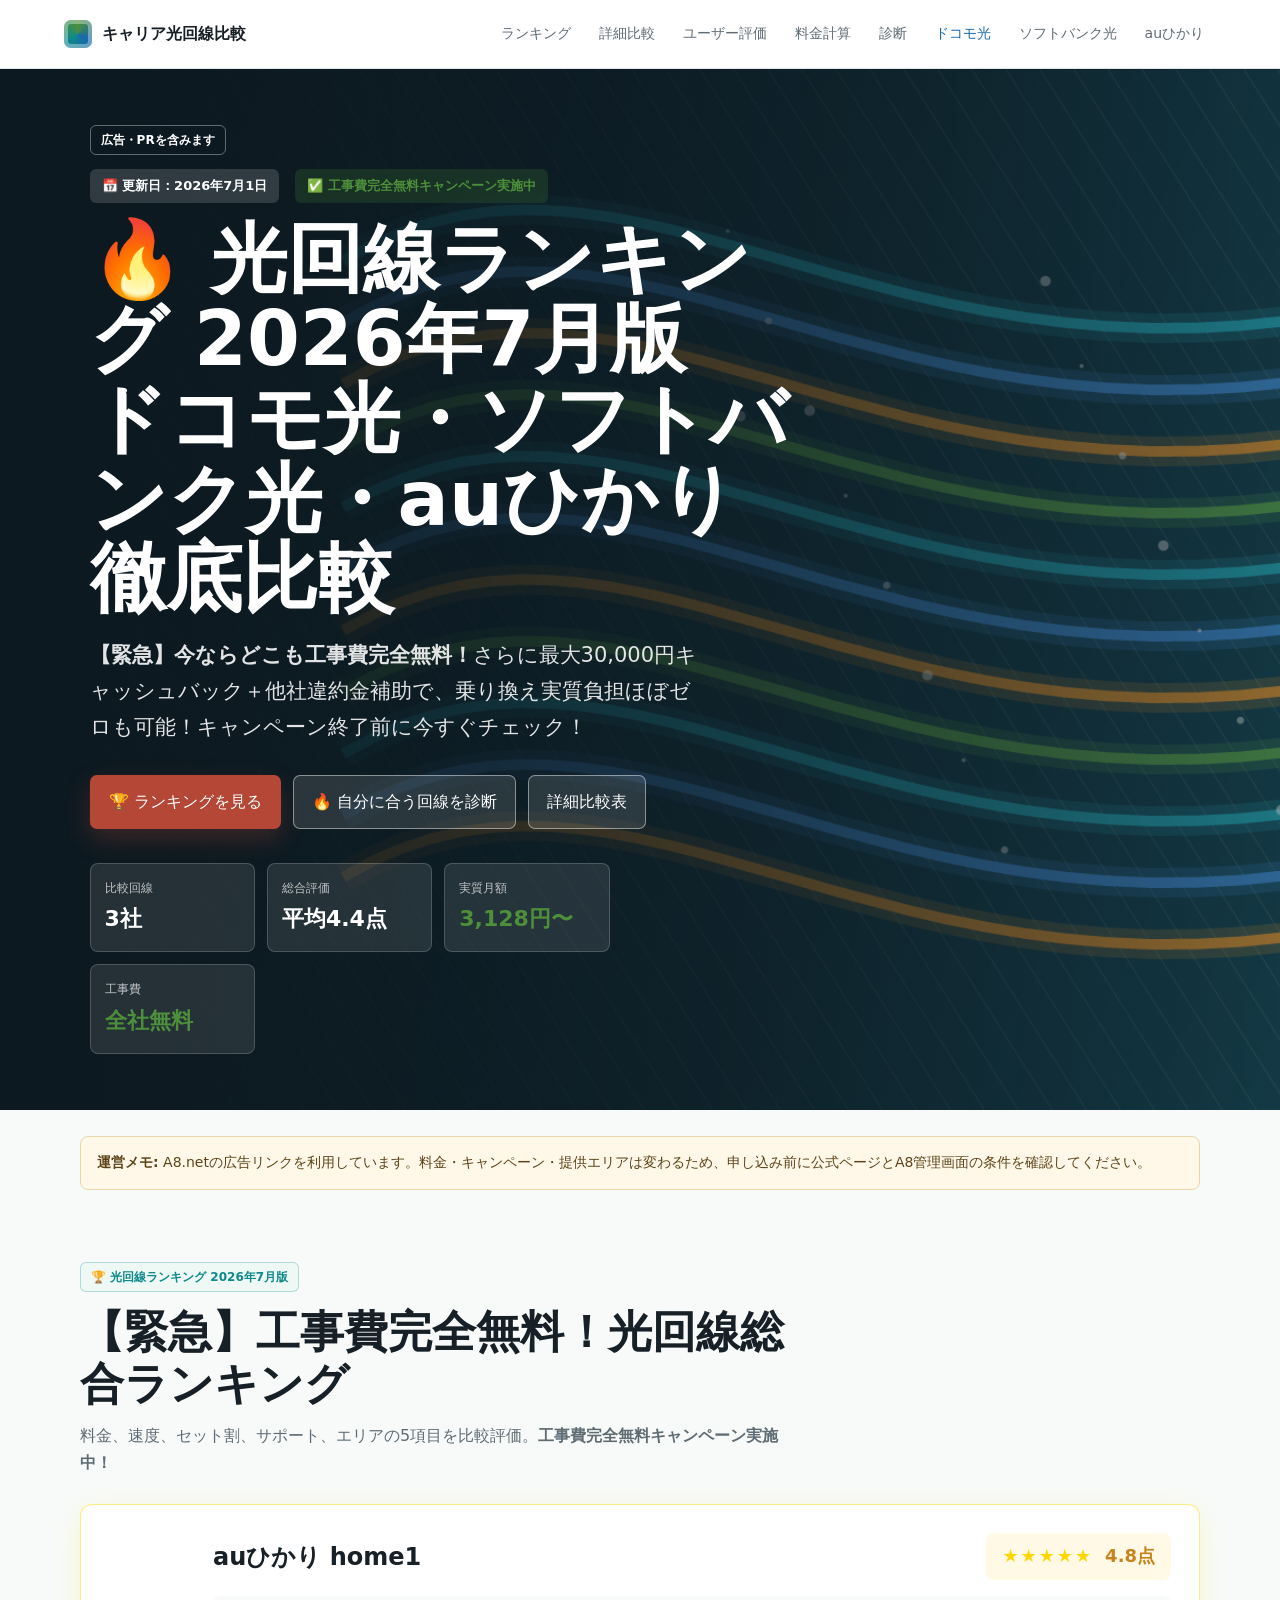
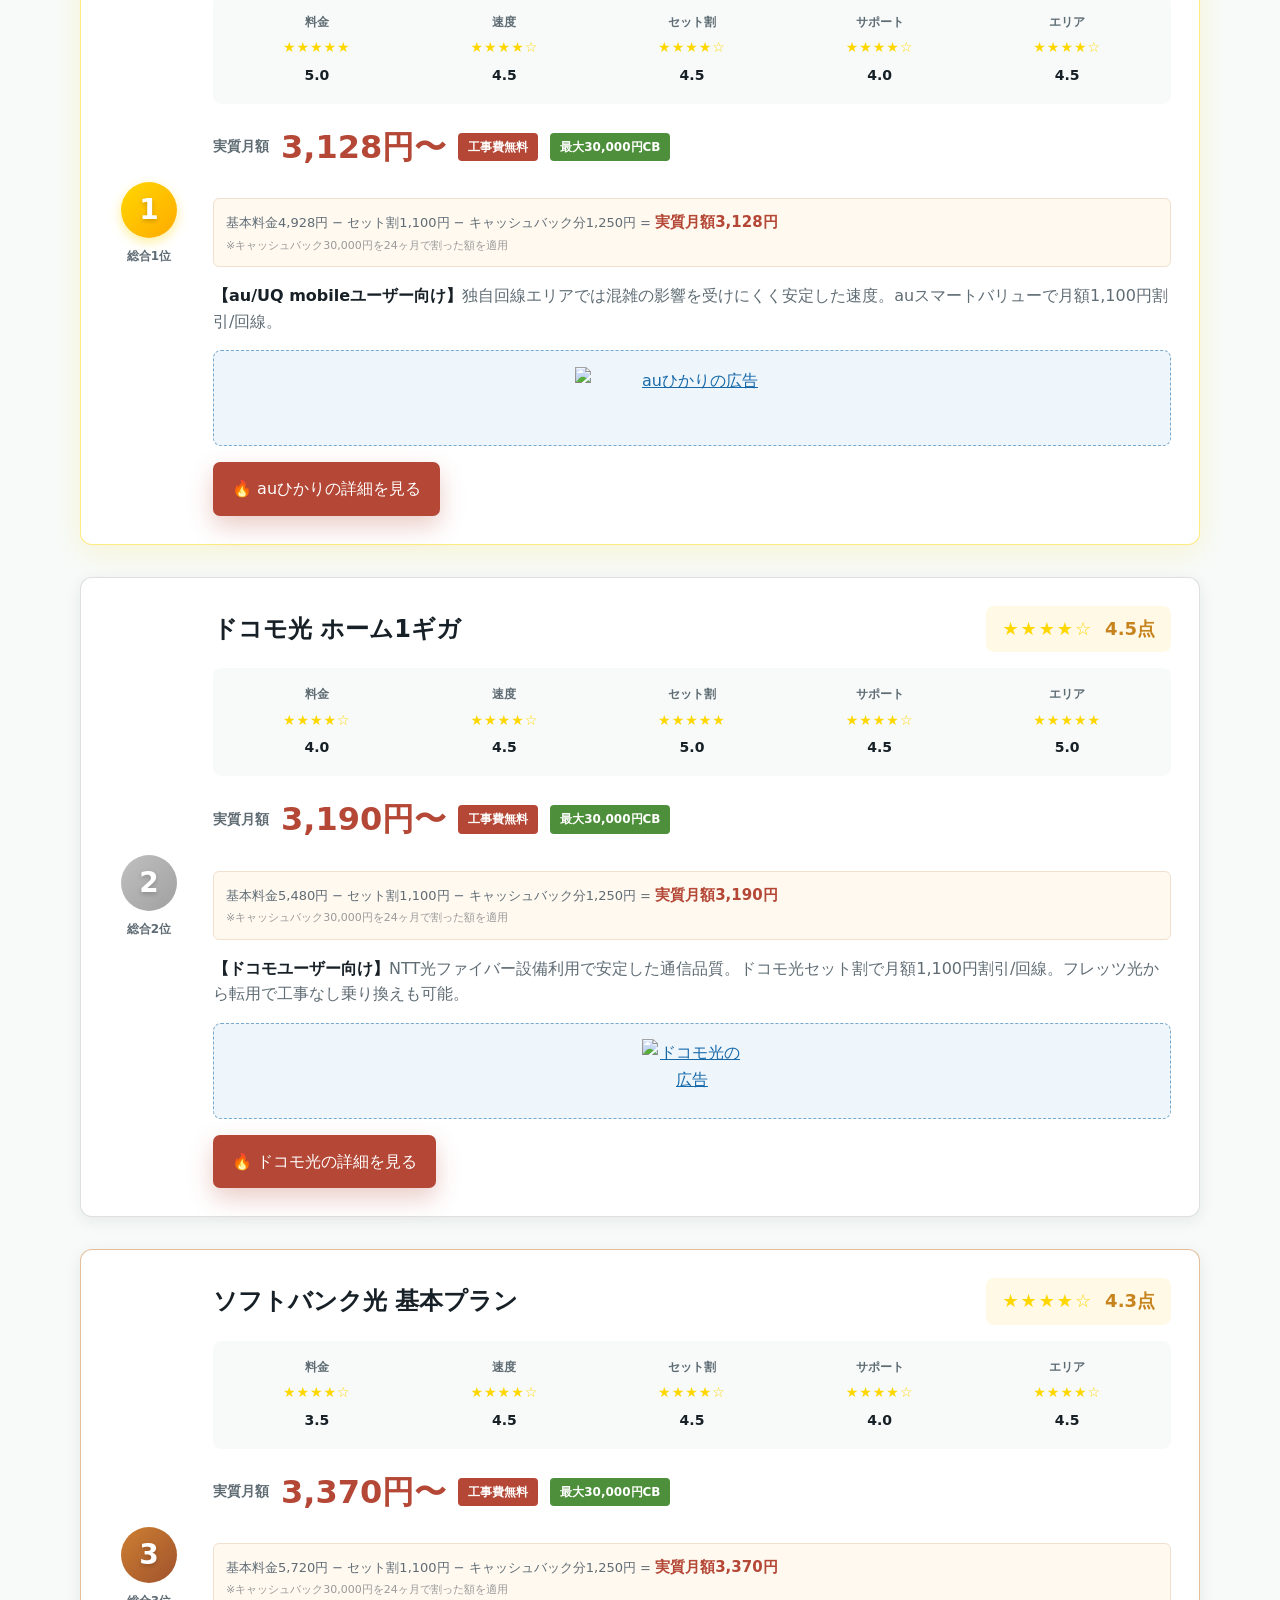
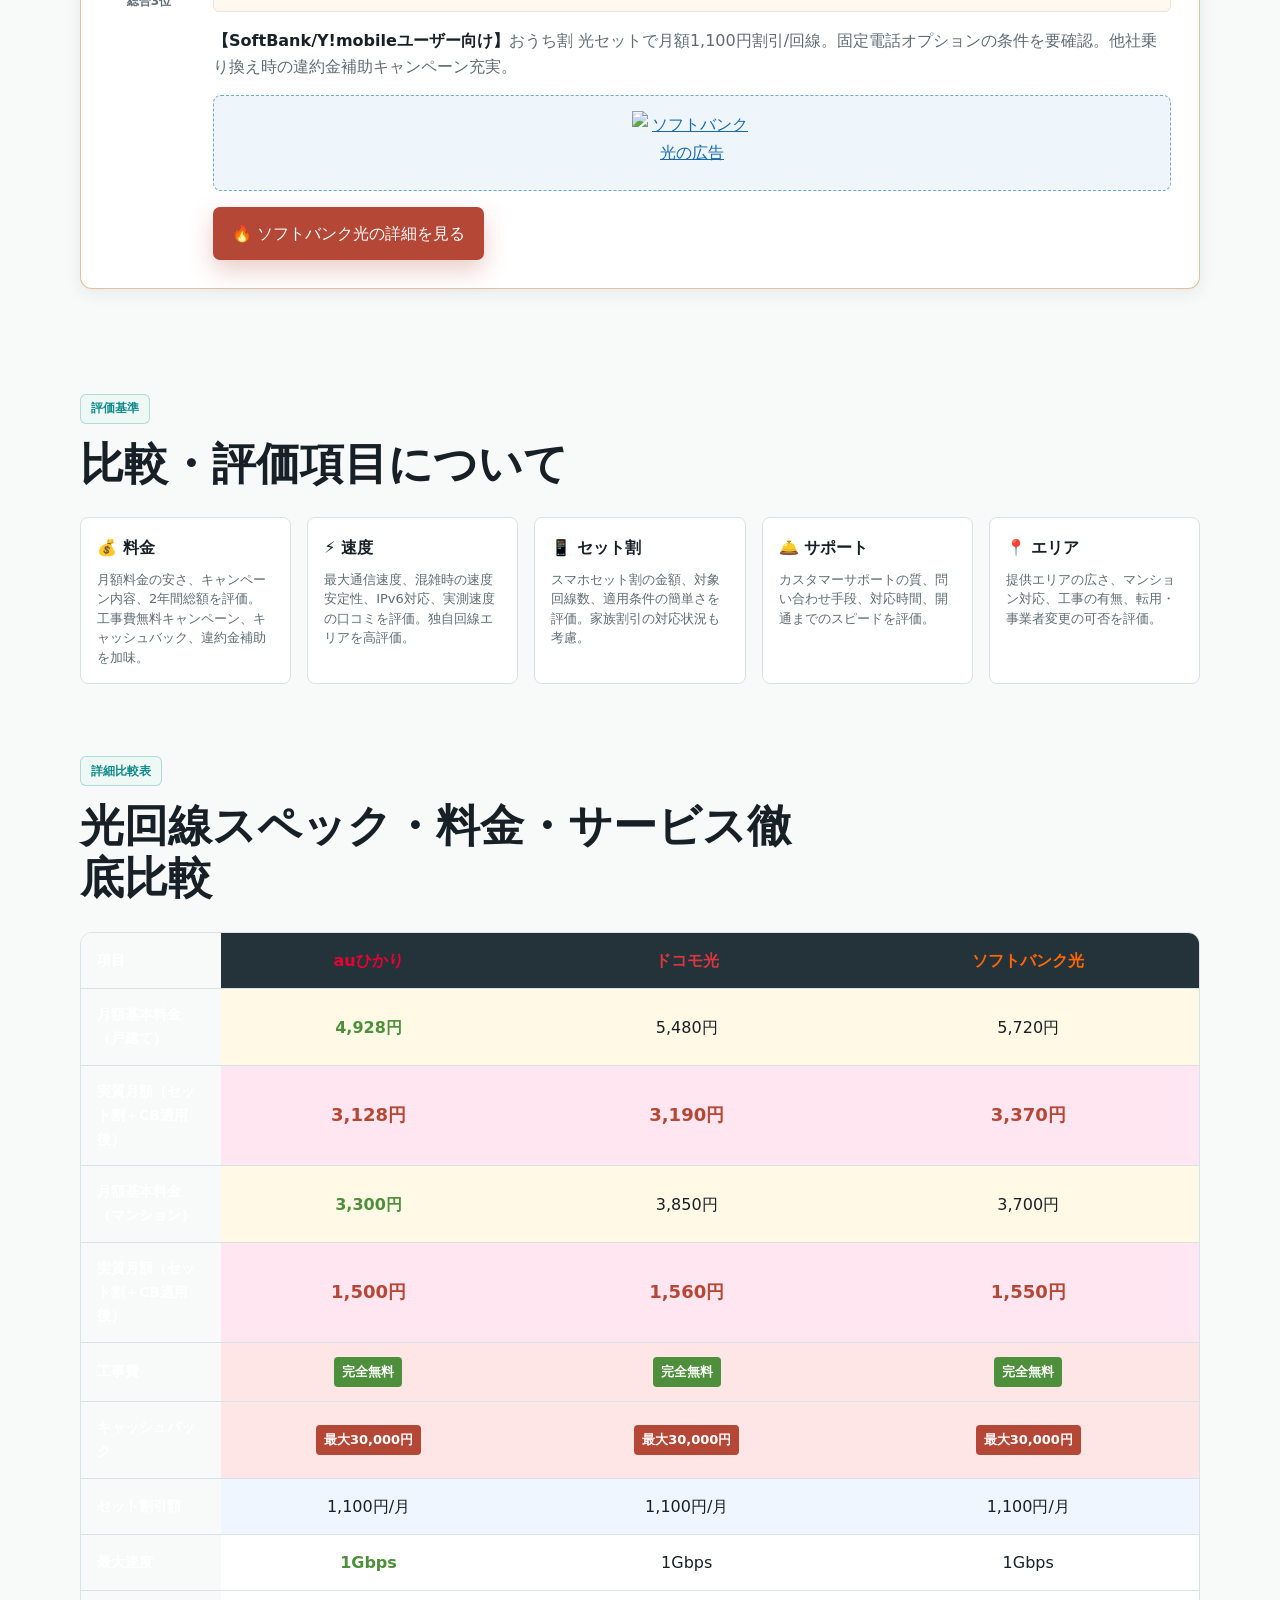
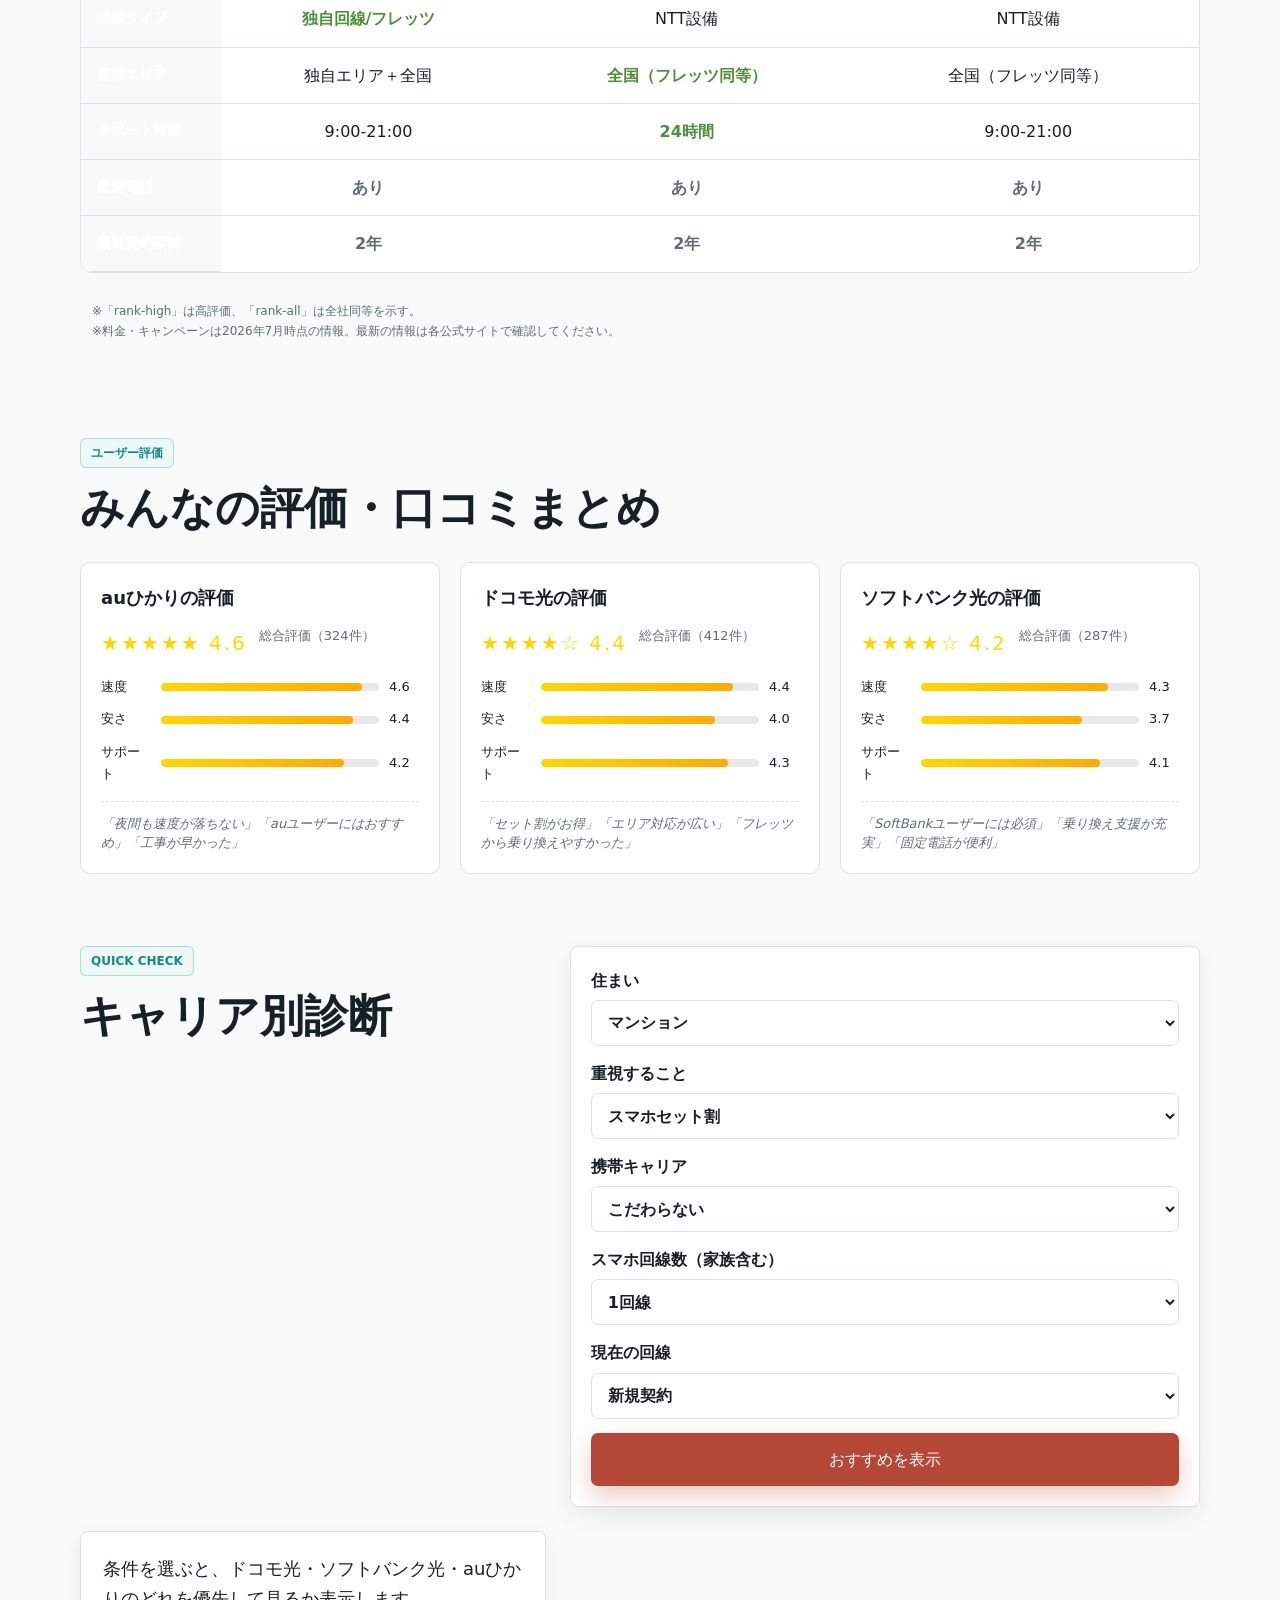
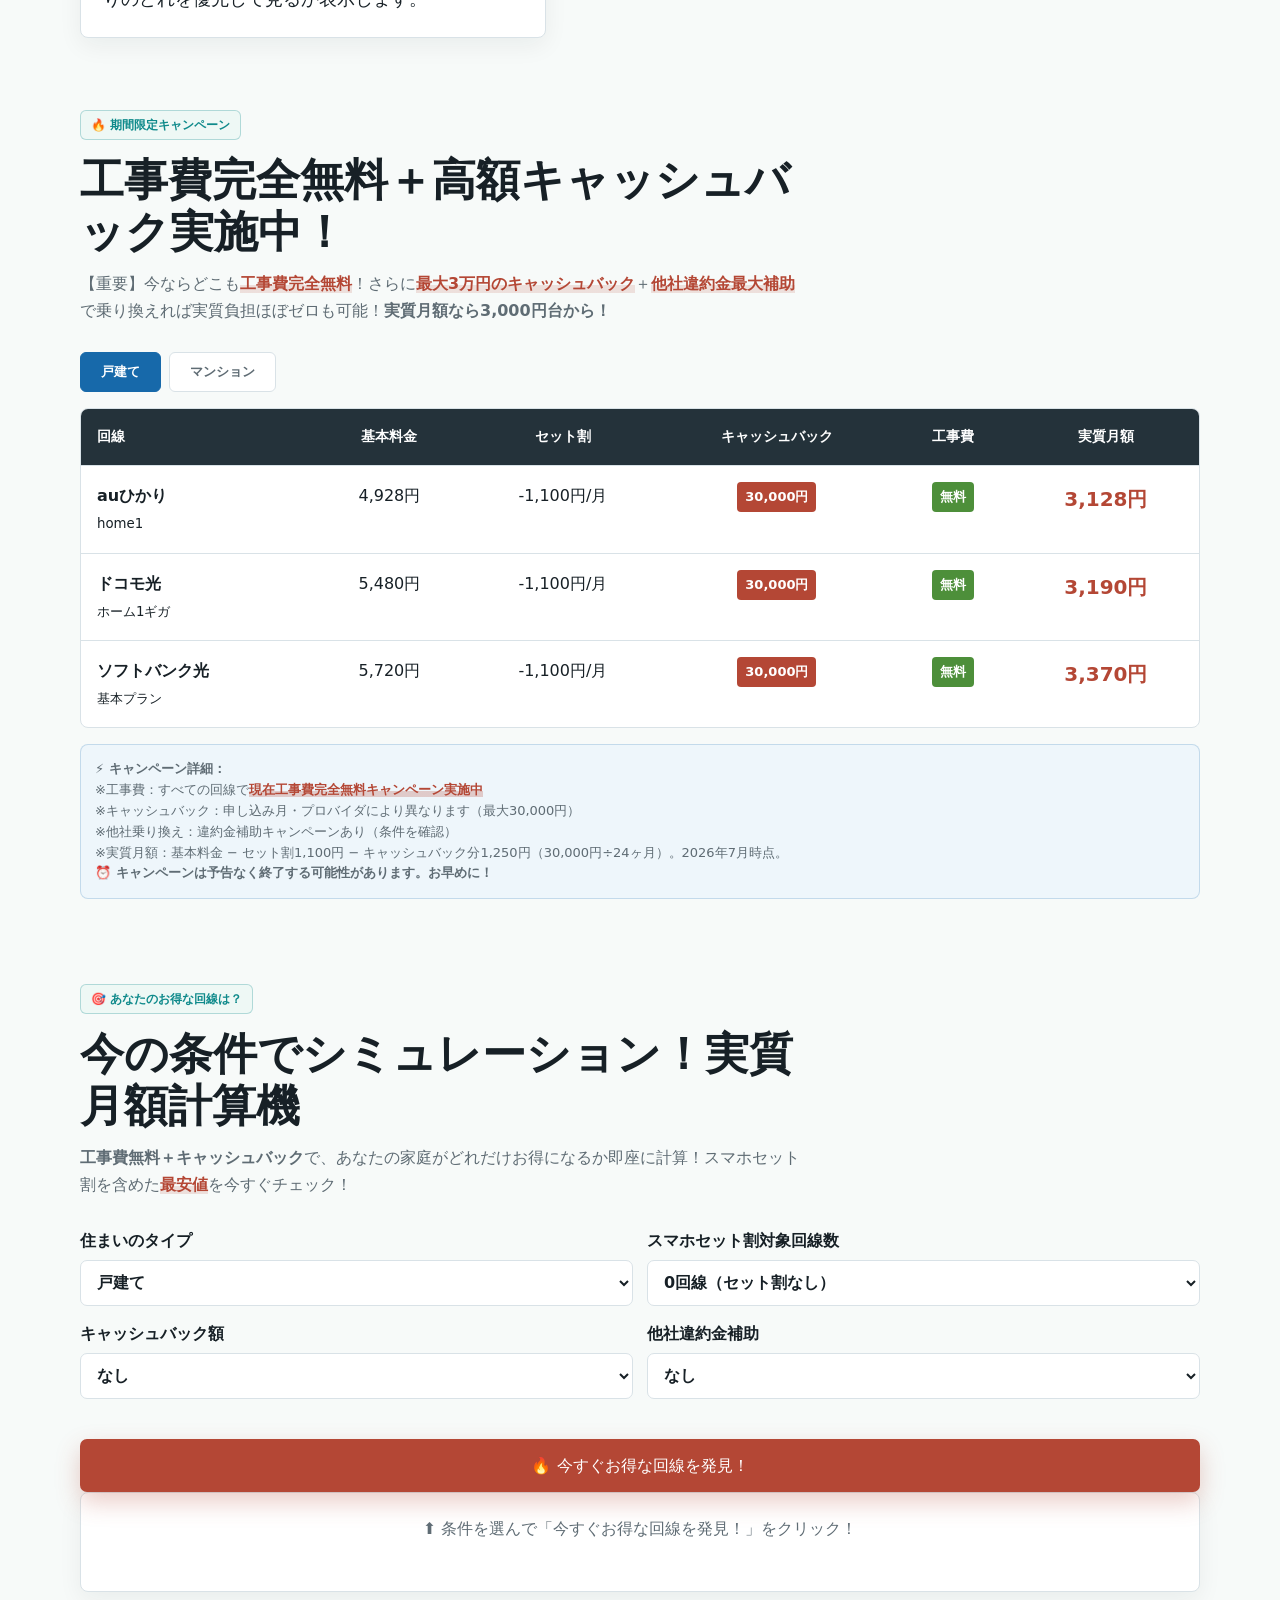
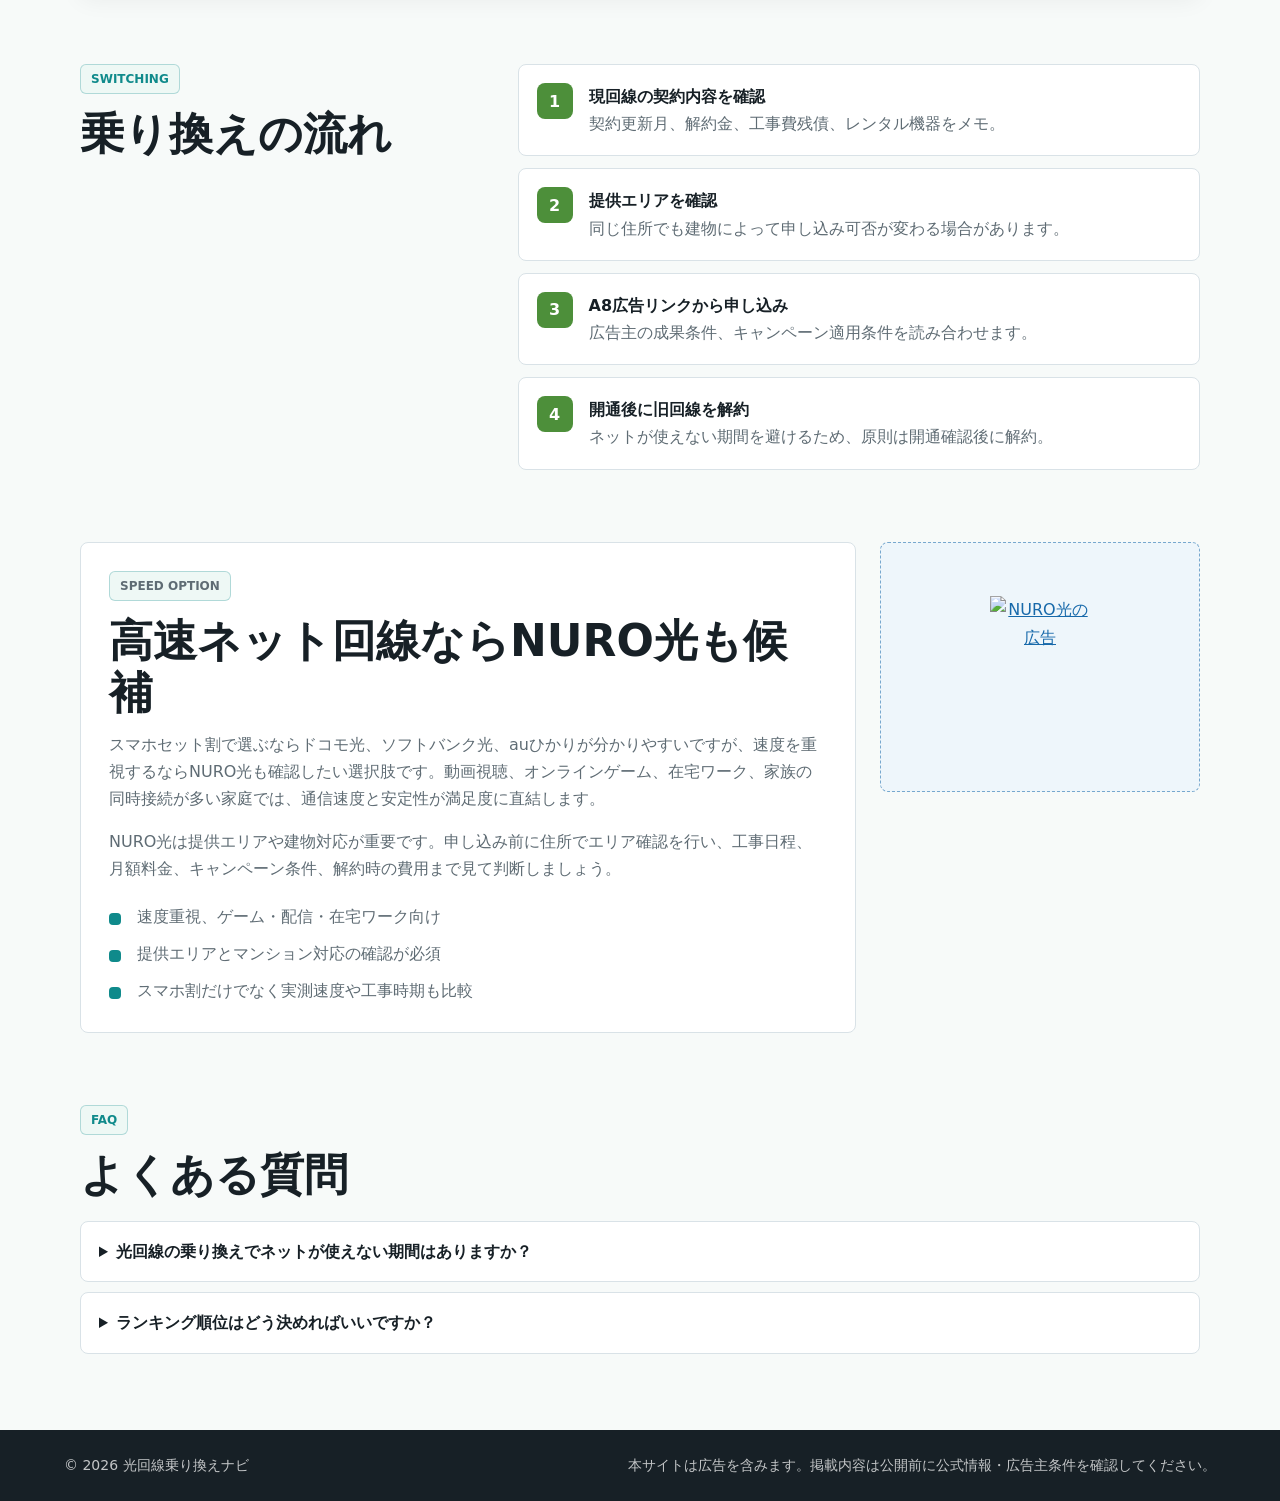
==== index.html @ babb21d6 "光回線比較サイトの初回コミット - ドコモ光・ソフトバンク光・auひかりの比較サイト - 工事費完全無料キャンペーン実施中 - 実質月額3,128円〜 - ランキング、詳細比較表、ユーザー評価 - 料" ====
<!doctype html>
<html lang="ja">
<head>
  <meta charset="utf-8">
  <meta name="viewport" content="width=device-width, initial-scale=1">
  <title>【2026年7月】光回線ランキング：ドコモ光・ソフトバンク光・auひかり徹底比較｜工事費完全無料キャンペーン実施中！</title>
  <meta name="description" content="ドコモ光・ソフトバンク光・auひかりを料金・速度・セット割で徹底比較。工事費完全無料＋最大30,000円キャッシュバック実施中！2026年7月最新ランキングとユーザー評価で最適な光回線が見つかる。">
  <meta name="robots" content="index,follow">
  <meta property="og:title" content="【2026年7月】光回線ランキング：ドコモ光・ソフトバンク光・auひかり徹底比較">
  <meta property="og:description" content="工事費完全無料！ドコモ光・ソフトバンク光・auひかりを料金・速度・セット割で徹底比較。">
  <meta property="og:type" content="website">
  <meta property="og:image" content="assets/hero-fiber.png">
  <link rel="stylesheet" href="styles.css">
</head>
<body>
  <header class="site-header">
    <a class="brand" href="#top" aria-label="光回線乗り換えナビ トップ">
      <span class="brand-mark" aria-hidden="true"></span>
      <span>キャリア光回線比較</span>
    </a>
    <nav class="nav" aria-label="主要メニュー">
      <a href="#ranking">ランキング</a>
      <a href="#compare">詳細比較</a>
      <a href="#reviews">ユーザー評価</a>
      <a href="#calculator">料金計算</a>
      <a href="#diagnosis">診断</a>
      <a href="docomo.html" style="color: var(--blue);">ドコモ光</a>
      <a href="softbank.html" style="color: var(--magenta);">ソフトバンク光</a>
      <a href="au.html" style="color: var(--orange);">auひかり</a>
    </nav>
  </header>

  <main id="top">
    <section class="hero">
      <div class="hero-media" aria-hidden="true">
        <img src="assets/hero-fiber.png" alt="">
      </div>
      <div class="hero-content">
        <p class="disclosure">広告・PRを含みます</p>
        <div class="update-info">
          <span class="update-date">📅 更新日：2026年7月1日</span>
          <span class="update-status">✅ 工事費完全無料キャンペーン実施中</span>
        </div>
        <h1>🔥 光回線ランキング 2026年7月版<br>ドコモ光・ソフトバンク光・auひかり徹底比較</h1>
        <p class="lead"><strong>【緊急】今ならどこも工事費完全無料！</strong>さらに最大30,000円キャッシュバック＋他社違約金補助で、乗り換え実質負担ほぼゼロも可能！キャンペーン終了前に今すぐチェック！</p>
        <div class="hero-actions">
          <a class="button primary" href="#ranking">🏆 ランキングを見る</a>
          <a class="button secondary" href="#calculator">🔥 自分に合う回線を診断</a>
          <a class="button secondary" href="#compare">詳細比較表</a>
        </div>
        <dl class="hero-stats" aria-label="比較ポイント">
          <div><dt>比較回線</dt><dd><strong>3社</strong></dd></div>
          <div><dt>総合評価</dt><dd><strong>平均4.4点</strong></dd></div>
          <div><dt>実質月額</dt><dd><span style="color: #4d8f3a; font-weight: 900;">3,128円〜</span></dd></div>
          <div><dt>工事費</dt><dd><span style="color: #4d8f3a; font-weight: 900;">全社無料</span></dd></div>
        </dl>
      </div>
    </section>

    <section class="notice" aria-label="広告表記">
      <strong>運営メモ:</strong>
      A8.netの広告リンクを利用しています。料金・キャンペーン・提供エリアは変わるため、申し込み前に公式ページとA8管理画面の条件を確認してください。
    </section>

    <section class="section" id="ranking">
      <div class="section-heading">
        <p class="eyebrow">🏆 光回線ランキング 2026年7月版</p>
        <h2>【緊急】工事費完全無料！光回線総合ランキング</h2>
        <p>料金、速度、セット割、サポート、エリアの5項目を比較評価。<strong>工事費完全無料キャンペーン実施中！</strong></p>
      </div>

      <!-- ランキング1位 -->
      <article class="ranking-item rank-1">
        <div class="rank-badge">
          <span class="rank-number">1</span>
          <span class="rank-label">総合1位</span>
        </div>
        <div class="ranking-content">
          <div class="ranking-header">
            <h3>auひかり home1</h3>
            <div class="rating-box">
              <div class="stars">★★★★★</div>
              <span class="rating-score">4.8点</span>
            </div>
          </div>
          <div class="rating-items">
            <div class="rating-item">
              <span class="item-name">料金</span>
              <div class="stars">★★★★★</div>
              <span class="item-score">5.0</span>
            </div>
            <div class="rating-item">
              <span class="item-name">速度</span>
              <div class="stars">★★★★☆</div>
              <span class="item-score">4.5</span>
            </div>
            <div class="rating-item">
              <span class="item-name">セット割</span>
              <div class="stars">★★★★☆</div>
              <span class="item-score">4.5</span>
            </div>
            <div class="rating-item">
              <span class="item-name">サポート</span>
              <div class="stars">★★★★☆</div>
              <span class="item-score">4.0</span>
            </div>
            <div class="rating-item">
              <span class="item-name">エリア</span>
              <div class="stars">★★★★☆</div>
              <span class="item-score">4.5</span>
            </div>
          </div>
          <div class="price-highlight">
            <span class="price-label">実質月額</span>
            <span class="price-value">3,128円〜</span>
            <span class="price-badge">工事費無料</span>
            <span class="price-badge">最大30,000円CB</span>
          </div>
          <div class="price-breakdown">
            <p>基本料金4,928円 − セット割1,100円 − キャッシュバック分1,250円 = <strong>実質月額3,128円</strong></p>
            <p class="price-note-2">※キャッシュバック30,000円を24ヶ月で割った額を適用</p>
          </div>
          <div class="ranking-features">
            <p><strong>【au/UQ mobileユーザー向け】</strong>独自回線エリアでは混雑の影響を受けにくく安定した速度。auスマートバリューで月額1,100円割引/回線。</p>
          </div>
          <div class="ad-slot" data-affiliate-slot="au">
            <a href="https://px.a8.net/svt/ejp?a8mat=35LMF5+7FX302+42Y0+631SX" rel="nofollow sponsored">
              <img border="0" width="234" height="60" alt="auひかりの広告" src="https://www22.a8.net/svt/bgt?aid=190805441450&wid=001&eno=01&mid=s00000019044001022000&mc=1">
            </a>
            <img border="0" width="1" height="1" src="https://www18.a8.net/0.gif?a8mat=35LMF5+7FX302+42Y0+631SX" alt="">
          </div>
          <div class="ranking-actions">
            <a class="button primary" href="au.html">🔥 auひかりの詳細を見る</a>
            <a class="button secondary" href="#calculator">自分に合うか診断</a>
          </div>
        </div>
      </article>

      <!-- ランキング2位 -->
      <article class="ranking-item rank-2">
        <div class="rank-badge">
          <span class="rank-number">2</span>
          <span class="rank-label">総合2位</span>
        </div>
        <div class="ranking-content">
          <div class="ranking-header">
            <h3>ドコモ光 ホーム1ギガ</h3>
            <div class="rating-box">
              <div class="stars">★★★★☆</div>
              <span class="rating-score">4.5点</span>
            </div>
          </div>
          <div class="rating-items">
            <div class="rating-item">
              <span class="item-name">料金</span>
              <div class="stars">★★★★☆</div>
              <span class="item-score">4.0</span>
            </div>
            <div class="rating-item">
              <span class="item-name">速度</span>
              <div class="stars">★★★★☆</div>
              <span class="item-score">4.5</span>
            </div>
            <div class="rating-item">
              <span class="item-name">セット割</span>
              <div class="stars">★★★★★</div>
              <span class="item-score">5.0</span>
            </div>
            <div class="rating-item">
              <span class="item-name">サポート</span>
              <div class="stars">★★★★☆</div>
              <span class="item-score">4.5</span>
            </div>
            <div class="rating-item">
              <span class="item-name">エリア</span>
              <div class="stars">★★★★★</div>
              <span class="item-score">5.0</span>
            </div>
          </div>
          <div class="price-highlight">
            <span class="price-label">実質月額</span>
            <span class="price-value">3,190円〜</span>
            <span class="price-badge">工事費無料</span>
            <span class="price-badge">最大30,000円CB</span>
          </div>
          <div class="price-breakdown">
            <p>基本料金5,480円 − セット割1,100円 − キャッシュバック分1,250円 = <strong>実質月額3,190円</strong></p>
            <p class="price-note-2">※キャッシュバック30,000円を24ヶ月で割った額を適用</p>
          </div>
          <div class="ranking-features">
            <p><strong>【ドコモユーザー向け】</strong>NTT光ファイバー設備利用で安定した通信品質。ドコモ光セット割で月額1,100円割引/回線。フレッツ光から転用で工事なし乗り換えも可能。</p>
          </div>
          <div class="ad-slot" data-affiliate-slot="docomo">
            <a href="https://px.a8.net/svt/ejp?a8mat=3HGGXY+5VYC4Y+3SPO+NV9N5" rel="nofollow sponsored">
              <img border="0" width="100" height="60" alt="ドコモ光の広告" src="https://www20.a8.net/svt/bgt?aid=210720454356&wid=001&eno=01&mid=s00000017718004009000&mc=1">
            </a>
            <img border="0" width="1" height="1" src="https://www13.a8.net/0.gif?a8mat=3HGGXY+5VYC4Y+3SPO+NV9N5" alt="">
          </div>
          <div class="ranking-actions">
            <a class="button primary" href="docomo.html">🔥 ドコモ光の詳細を見る</a>
            <a class="button secondary" href="#calculator">自分に合うか診断</a>
          </div>
        </div>
      </article>

      <!-- ランキング3位 -->
      <article class="ranking-item rank-3">
        <div class="rank-badge">
          <span class="rank-number">3</span>
          <span class="rank-label">総合3位</span>
        </div>
        <div class="ranking-content">
          <div class="ranking-header">
            <h3>ソフトバンク光 基本プラン</h3>
            <div class="rating-box">
              <div class="stars">★★★★☆</div>
              <span class="rating-score">4.3点</span>
            </div>
          </div>
          <div class="rating-items">
            <div class="rating-item">
              <span class="item-name">料金</span>
              <div class="stars">★★★★☆</div>
              <span class="item-score">3.5</span>
            </div>
            <div class="rating-item">
              <span class="item-name">速度</span>
              <div class="stars">★★★★☆</div>
              <span class="item-score">4.5</span>
            </div>
            <div class="rating-item">
              <span class="item-name">セット割</span>
              <div class="stars">★★★★☆</div>
              <span class="item-score">4.5</span>
            </div>
            <div class="rating-item">
              <span class="item-name">サポート</span>
              <div class="stars">★★★★☆</div>
              <span class="item-score">4.0</span>
            </div>
            <div class="rating-item">
              <span class="item-name">エリア</span>
              <div class="stars">★★★★☆</div>
              <span class="item-score">4.5</span>
            </div>
          </div>
          <div class="price-highlight">
            <span class="price-label">実質月額</span>
            <span class="price-value">3,370円〜</span>
            <span class="price-badge">工事費無料</span>
            <span class="price-badge">最大30,000円CB</span>
          </div>
          <div class="price-breakdown">
            <p>基本料金5,720円 − セット割1,100円 − キャッシュバック分1,250円 = <strong>実質月額3,370円</strong></p>
            <p class="price-note-2">※キャッシュバック30,000円を24ヶ月で割った額を適用</p>
          </div>
          <div class="ranking-features">
            <p><strong>【SoftBank/Y!mobileユーザー向け】</strong>おうち割 光セットで月額1,100円割引/回線。固定電話オプションの条件を要確認。他社乗り換え時の違約金補助キャンペーン充実。</p>
          </div>
          <div class="ad-slot" data-affiliate-slot="softbank">
            <a href="https://px.a8.net/svt/ejp?a8mat=3HGGXY+6S3QSY+3IB8+5ZMCH" rel="nofollow sponsored">
              <img border="0" width="120" height="60" alt="ソフトバンク光の広告" src="https://www20.a8.net/svt/bgt?aid=210720454410&wid=001&eno=01&mid=s00000016370001006000&mc=1">
            </a>
            <img border="0" width="1" height="1" src="https://www15.a8.net/0.gif?a8mat=3HGGXY+6S3QSY+3IB8+5ZMCH" alt="">
          </div>
          <div class="ranking-actions">
            <a class="button primary" href="softbank.html">🔥 ソフトバンク光の詳細を見る</a>
            <a class="button secondary" href="#calculator">自分に合うか診断</a>
          </div>
        </div>
      </article>
    </section>

    <!-- 評価基準の説明 -->
    <section class="section criteria-section">
      <div class="section-heading">
        <p class="eyebrow">評価基準</p>
        <h2>比較・評価項目について</h2>
      </div>
      <div class="criteria-grid">
        <div class="criteria-item">
          <h4>💰 料金</h4>
          <p>月額料金の安さ、キャンペーン内容、2年間総額を評価。工事費無料キャンペーン、キャッシュバック、違約金補助を加味。</p>
        </div>
        <div class="criteria-item">
          <h4>⚡ 速度</h4>
          <p>最大通信速度、混雑時の速度安定性、IPv6対応、実測速度の口コミを評価。独自回線エリアを高評価。</p>
        </div>
        <div class="criteria-item">
          <h4>📱 セット割</h4>
          <p>スマホセット割の金額、対象回線数、適用条件の簡単さを評価。家族割引の対応状況も考慮。</p>
        </div>
        <div class="criteria-item">
          <h4>🛎️ サポート</h4>
          <p>カスタマーサポートの質、問い合わせ手段、対応時間、開通までのスピードを評価。</p>
        </div>
        <div class="criteria-item">
          <h4>📍 エリア</h4>
          <p>提供エリアの広さ、マンション対応、工事の有無、転用・事業者変更の可否を評価。</p>
        </div>
      </div>
    </section>

    <!-- 価格.com風詳細比較表 -->
    <section class="section" id="compare">
      <div class="section-heading">
        <p class="eyebrow">詳細比較表</p>
        <h2>光回線スペック・料金・サービス徹底比較</h2>
      </div>
      <div class="compare-table-wrapper">
        <table class="compare-table">
          <thead>
            <tr>
              <th class="compare-th-product">項目</th>
              <th class="compare-th-au">auひかり</th>
              <th class="compare-th-docomo">ドコモ光</th>
              <th class="compare-th-softbank">ソフトバンク光</th>
            </tr>
          </thead>
          <tbody>
            <tr class="compare-row-price">
              <th>月額基本料金（戸建て）</th>
              <td class="rank-high">4,928円</td>
              <td>5,480円</td>
              <td>5,720円</td>
            </tr>
            <tr class="compare-row-real-price">
              <th>実質月額（セット割＋CB適用後）</th>
              <td class="rank-high"><strong>3,128円</strong></td>
              <td><strong>3,190円</strong></td>
              <td><strong>3,370円</strong></td>
            </tr>
            <tr class="compare-row-price">
              <th>月額基本料金（マンション）</th>
              <td class="rank-high">3,300円</td>
              <td>3,850円</td>
              <td>3,700円</td>
            </tr>
            <tr class="compare-row-real-price">
              <th>実質月額（セット割＋CB適用後）</th>
              <td class="rank-high"><strong>1,500円</strong></td>
              <td><strong>1,560円</strong></td>
              <td><strong>1,550円</strong></td>
            </tr>
            <tr class="compare-row-campaign">
              <th>工事費</th>
              <td class="rank-all"><span class="free">完全無料</span></td>
              <td class="rank-all"><span class="free">完全無料</span></td>
              <td class="rank-all"><span class="free">完全無料</span></td>
            </tr>
            <tr class="compare-row-campaign">
              <th>キャッシュバック</th>
              <td class="rank-high"><span class="cashback">最大30,000円</span></td>
              <td class="rank-high"><span class="cashback">最大30,000円</span></td>
              <td class="rank-high"><span class="cashback">最大30,000円</span></td>
            </tr>
            <tr class="compare-row-discount">
              <th>セット割引額</th>
              <td>1,100円/月</td>
              <td>1,100円/月</td>
              <td>1,100円/月</td>
            </tr>
            <tr class="compare-row-speed">
              <th>最大速度</th>
              <td class="rank-high">1Gbps</td>
              <td>1Gbps</td>
              <td>1Gbps</td>
            </tr>
            <tr class="compare-row-speed">
              <th>回線タイプ</th>
              <td class="rank-high">独自回線/フレッツ</td>
              <td>NTT設備</td>
              <td>NTT設備</td>
            </tr>
            <tr class="compare-row-area">
              <th>提供エリア</th>
              <td>独自エリア＋全国</td>
              <td class="rank-high">全国（フレッツ同等）</td>
              <td>全国（フレッツ同等）</td>
            </tr>
            <tr class="compare-row-support">
              <th>サポート時間</th>
              <td>9:00-21:00</td>
              <td class="rank-high">24時間</td>
              <td>9:00-21:00</td>
            </tr>
            <tr class="compare-row-option">
              <th>固定電話</th>
              <td class="rank-all">あり</td>
              <td class="rank-all">あり</td>
              <td class="rank-all">あり</td>
            </tr>
            <tr class="compare-row-contract">
              <th>最低契約期間</th>
              <td class="rank-all">2年</td>
              <td class="rank-all">2年</td>
              <td class="rank-all">2年</td>
            </tr>
          </tbody>
        </table>
      </div>
      <p class="compare-note">
        ※「rank-high」は高評価、「rank-all」は全社同等を示す。<br>
        ※料金・キャンペーンは2026年7月時点の情報。最新の情報は各公式サイトで確認してください。
      </p>
    </section>

    <!-- みんなの評価・口コミ -->
    <section class="section reviews-section" id="reviews">
      <div class="section-heading">
        <p class="eyebrow">ユーザー評価</p>
        <h2>みんなの評価・口コミまとめ</h2>
      </div>
      <div class="reviews-grid">
        <article class="review-card">
          <h4>auひかりの評価</h4>
          <div class="review-summary">
            <div class="stars-large">★★★★★ 4.6</div>
            <p class="review-total">総合評価（324件）</p>
          </div>
          <div class="review-details">
            <div class="review-bar">
              <span>速度</span>
              <div class="bar-track"><div class="bar-fill" style="width: 92%;"></div></div>
              <span>4.6</span>
            </div>
            <div class="review-bar">
              <span>安さ</span>
              <div class="bar-track"><div class="bar-fill" style="width: 88%;"></div></div>
              <span>4.4</span>
            </div>
            <div class="review-bar">
              <span>サポート</span>
              <div class="bar-track"><div class="bar-fill" style="width: 84%;"></div></div>
              <span>4.2</span>
            </div>
          </div>
          <div class="review-comments">
            <p class="comment">「夜間も速度が落ちない」「auユーザーにはおすすめ」「工事が早かった」</p>
          </div>
        </article>
        <article class="review-card">
          <h4>ドコモ光の評価</h4>
          <div class="review-summary">
            <div class="stars-large">★★★★☆ 4.4</div>
            <p class="review-total">総合評価（412件）</p>
          </div>
          <div class="review-details">
            <div class="review-bar">
              <span>速度</span>
              <div class="bar-track"><div class="bar-fill" style="width: 88%;"></div></div>
              <span>4.4</span>
            </div>
            <div class="review-bar">
              <span>安さ</span>
              <div class="bar-track"><div class="bar-fill" style="width: 80%;"></div></div>
              <span>4.0</span>
            </div>
            <div class="review-bar">
              <span>サポート</span>
              <div class="bar-track"><div class="bar-fill" style="width: 86%;"></div></div>
              <span>4.3</span>
            </div>
          </div>
          <div class="review-comments">
            <p class="comment">「セット割がお得」「エリア対応が広い」「フレッツから乗り換えやすかった」</p>
          </div>
        </article>
        <article class="review-card">
          <h4>ソフトバンク光の評価</h4>
          <div class="review-summary">
            <div class="stars-large">★★★★☆ 4.2</div>
            <p class="review-total">総合評価（287件）</p>
          </div>
          <div class="review-details">
            <div class="review-bar">
              <span>速度</span>
              <div class="bar-track"><div class="bar-fill" style="width: 86%;"></div></div>
              <span>4.3</span>
            </div>
            <div class="review-bar">
              <span>安さ</span>
              <div class="bar-track"><div class="bar-fill" style="width: 74%;"></div></div>
              <span>3.7</span>
            </div>
            <div class="review-bar">
              <span>サポート</span>
              <div class="bar-track"><div class="bar-fill" style="width: 82%;"></div></div>
              <span>4.1</span>
            </div>
          </div>
          <div class="review-comments">
            <p class="comment">「SoftBankユーザーには必須」「乗り換え支援が充実」「固定電話が便利」</p>
          </div>
        </article>
      </div>
    </section>

    <section class="section diagnosis" id="diagnosis">
      <div class="section-heading compact">
        <p class="eyebrow">Quick Check</p>
        <h2>キャリア別診断</h2>
      </div>
      <form class="diagnosis-panel" id="diagnosisForm">
        <label>
          住まい
          <select name="home">
            <option value="mansion">マンション</option>
            <option value="house">戸建て</option>
          </select>
        </label>
        <label>
          重視すること
          <select name="priority">
            <option value="phone">スマホセット割</option>
            <option value="price">月額・実質費用</option>
            <option value="speed">速度・安定性</option>
            <option value="easy">乗り換えの楽さ</option>
            <option value="campaign">キャッシュバック・キャンペーン</option>
          </select>
        </label>
        <label>
          携帯キャリア
          <select name="carrier">
            <option value="none">こだわらない</option>
            <option value="docomo">ドコモ</option>
            <option value="au">au / UQ mobile</option>
            <option value="softbank">SoftBank / Y!mobile</option>
          </select>
        </label>
        <label>
          スマホ回線数（家族含む）
          <select name="phoneLines">
            <option value="1">1回線</option>
            <option value="2">2回線</option>
            <option value="3">3回線</option>
            <option value="4">4回線以上</option>
          </select>
        </label>
        <label>
          現在の回線
          <select name="currentLine">
            <option value="new">新規契約</option>
            <option value="flets">NTTフレッツ光</option>
            <option value="other-hikari">他社光回線</option>
            <option value="adsl">ADSL</option>
          </select>
        </label>
        <button class="button primary" type="submit">おすすめを表示</button>
      </form>
      <div class="result" id="diagnosisResult" aria-live="polite">
        条件を選ぶと、ドコモ光・ソフトバンク光・auひかりのどれを優先して見るか表示します。
      </div>
    </section>

    <section class="section" id="fee-comparison">
      <div class="section-heading">
        <p class="eyebrow">🔥 期間限定キャンペーン</p>
        <h2>工事費完全無料＋高額キャッシュバック実施中！</h2>
        <p>【重要】今ならどこも<span class="highlight">工事費完全無料</span>！さらに<span class="highlight">最大3万円のキャッシュバック</span>＋<span class="highlight">他社違約金最大補助</span>で乗り換えれば実質負担ほぼゼロも可能！<strong>実質月額なら3,000円台から！</strong></p>
      </div>
      <div class="fee-table-tabs">
        <button class="fee-tab active" data-tab="house">戸建て</button>
        <button class="fee-tab" data-tab="mansion">マンション</button>
      </div>
      <div class="table-wrap">
        <table class="fee-table">
          <thead>
            <tr>
              <th>回線</th>
              <th>基本料金</th>
              <th>セット割</th>
              <th>キャッシュバック</th>
              <th>工事費</th>
              <th><strong>実質月額</strong></th>
            </tr>
          </thead>
          <tbody id="feeTableBody">
            <tr data-carrier="au">
              <td><strong>auひかり</strong><br><small>home1</small></td>
              <td>4,928円</td>
              <td>-1,100円/月</td>
              <td><span class="cashback">30,000円</span></td>
              <td><span class="free">無料</span></td>
              <td><strong class="real-price">3,128円</strong></td>
            </tr>
            <tr data-carrier="docomo">
              <td><strong>ドコモ光</strong><br><small>ホーム1ギガ</small></td>
              <td>5,480円</td>
              <td>-1,100円/月</td>
              <td><span class="cashback">30,000円</span></td>
              <td><span class="free">無料</span></td>
              <td><strong class="real-price">3,190円</strong></td>
            </tr>
            <tr data-carrier="softbank">
              <td><strong>ソフトバンク光</strong><br><small>基本プラン</small></td>
              <td>5,720円</td>
              <td>-1,100円/月</td>
              <td><span class="cashback">30,000円</span></td>
              <td><span class="free">無料</span></td>
              <td><strong class="real-price">3,370円</strong></td>
            </tr>
          </tbody>
        </table>
      </div>
      <p class="fee-note">
        <strong>⚡ キャンペーン詳細：</strong><br>
        ※工事費：すべての回線で<span class="highlight">現在工事費完全無料キャンペーン実施中</span><br>
        ※キャッシュバック：申し込み月・プロバイダにより異なります（最大30,000円）<br>
        ※他社乗り換え：違約金補助キャンペーンあり（条件を確認）<br>
        ※実質月額：基本料金 − セット割1,100円 − キャッシュバック分1,250円（30,000円÷24ヶ月）。2026年7月時点。<br>
        <strong>⏰ キャンペーンは予告なく終了する可能性があります。お早めに！</strong>
      </p>
    </section>

    <section class="section" id="calculator">
      <div class="section-heading">
        <p class="eyebrow">🎯 あなたのお得な回線は？</p>
        <h2>今の条件でシミュレーション！実質月額計算機</h2>
        <p><strong>工事費無料＋キャッシュバック</strong>で、あなたの家庭がどれだけお得になるか即座に計算！スマホセット割を含めた<span class="highlight">最安値</span>を今すぐチェック！</p>
      </div>
      <form class="calculator-form" id="calculatorForm">
        <div class="calculator-inputs">
          <label>
            住まいのタイプ
            <select name="homeType">
              <option value="house">戸建て</option>
              <option value="mansion">マンション</option>
            </select>
          </label>
          <label>
            スマホセット割対象回線数
            <select name="phoneLines">
              <option value="0">0回線（セット割なし）</option>
              <option value="1">1回線</option>
              <option value="2">2回線</option>
              <option value="3">3回線</option>
              <option value="4">4回線</option>
              <option value="5">5回線以上</option>
            </select>
          </label>
          <label>
            キャッシュバック額
            <select name="cashback">
              <option value="0">なし</option>
              <option value="10000">10,000円</option>
              <option value="20000">20,000円</option>
              <option value="30000">30,000円（最大）</option>
              <option value="50000">50,000円（超お得）</option>
            </select>
          </label>
          <label>
            他社違約金補助
            <select name="penalty">
              <option value="0">なし</option>
              <option value="10000">10,000円</option>
              <option value="15000">15,000円</option>
              <option value="20000">20,000円</option>
              <option value="30000">30,000円（全額補助）</option>
            </select>
          </label>
        </div>
        <button class="button primary" type="submit">🔥 今すぐお得な回線を発見！</button>
      </form>
      <div class="calculator-result" id="calculatorResult" aria-live="polite">
        <p class="placeholder">⬆ 条件を選んで「今すぐお得な回線を発見！」をクリック！</p>
      </div>
    </section>

    <section class="section bands" id="steps">
      <div>
        <p class="eyebrow">Switching</p>
        <h2>乗り換えの流れ</h2>
      </div>
      <ol class="steps">
        <li><strong>現回線の契約内容を確認</strong><span>契約更新月、解約金、工事費残債、レンタル機器をメモ。</span></li>
        <li><strong>提供エリアを確認</strong><span>同じ住所でも建物によって申し込み可否が変わる場合があります。</span></li>
        <li><strong>A8広告リンクから申し込み</strong><span>広告主の成果条件、キャンペーン適用条件を読み合わせます。</span></li>
        <li><strong>開通後に旧回線を解約</strong><span>ネットが使えない期間を避けるため、原則は開通確認後に解約。</span></li>
      </ol>
    </section>

    <section class="section article">
      <div class="article-main">
        <p class="eyebrow">Speed Option</p>
        <h2>高速ネット回線ならNURO光も候補</h2>
        <p>スマホセット割で選ぶならドコモ光、ソフトバンク光、auひかりが分かりやすいですが、速度を重視するならNURO光も確認したい選択肢です。動画視聴、オンラインゲーム、在宅ワーク、家族の同時接続が多い家庭では、通信速度と安定性が満足度に直結します。</p>
        <p>NURO光は提供エリアや建物対応が重要です。申し込み前に住所でエリア確認を行い、工事日程、月額料金、キャンペーン条件、解約時の費用まで見て判断しましょう。</p>
        <ul class="check-list">
          <li>速度重視、ゲーム・配信・在宅ワーク向け</li>
          <li>提供エリアとマンション対応の確認が必須</li>
          <li>スマホ割だけでなく実測速度や工事時期も比較</li>
        </ul>
      </div>
      <aside class="sidebar-ad" aria-label="NURO光広告">
        <div class="ad-slot tall" data-affiliate-slot="sidebar-nuro">
          <a href="https://px.a8.net/svt/ejp?a8mat=35O2YC+GCTQ2A+2VMU+5YZ75" rel="nofollow sponsored">
            <img border="0" width="100" height="60" alt="NURO光の広告" src="https://www24.a8.net/svt/bgt?aid=190920180989&wid=001&eno=01&mid=s00000013431001003000&mc=1">
          </a>
          <img border="0" width="1" height="1" src="https://www18.a8.net/0.gif?a8mat=35O2YC+GCTQ2A+2VMU+5YZ75" alt="">
        </div>
      </aside>
    </section>

    <section class="section faq">
      <div class="section-heading compact">
        <p class="eyebrow">FAQ</p>
        <h2>よくある質問</h2>
      </div>
      <details>
        <summary>光回線の乗り換えでネットが使えない期間はありますか？</summary>
        <p>新しい回線の開通後に旧回線を解約すれば、使えない期間を避けやすいです。撤去工事や機器返却が必要な場合もあるため、旧回線の解約手順を先に確認しましょう。</p>
      </details>
      <details>
        <summary>ランキング順位はどう決めればいいですか？</summary>
        <p>料金、通信品質、エリア、キャンペーン条件、サポート、スマホ割の6項目で採点し、記事内に評価基準を明記すると信頼性が上がります。</p>
      </details>
    </section>
  </main>

  <footer class="footer">
    <p>© 2026 光回線乗り換えナビ</p>
    <p>本サイトは広告を含みます。掲載内容は公開前に公式情報・広告主条件を確認してください。</p>
  </footer>

  <script src="script.js"></script>
</body>
</html>
---- styles.css ----
:root {
  --ink: #172026;
  --muted: #5f6c74;
  --line: #d9e2e7;
  --paper: #f7faf9;
  --white: #ffffff;
  --blue: #1769aa;
  --teal: #0f8a8b;
  --green: #4d8f3a;
  --amber: #c7831d;
  --red: #b44735;
  --shadow: 0 18px 50px rgba(23, 32, 38, 0.12);
}

/* キャリア別テーマカラー */
.docomo-theme {
  --carrier-primary: #d9363e;
  --carrier-secondary: #2b1b69;
}

.softbank-theme {
  --carrier-primary: #ff6600;
  --carrier-secondary: #333333;
}

.au-theme {
  --carrier-primary: #e60033;
  --carrier-secondary: #ffcc00;
}

* {
  box-sizing: border-box;
}

html {
  scroll-behavior: smooth;
}

body {
  margin: 0;
  color: var(--ink);
  background: var(--paper);
  font-family: system-ui, -apple-system, BlinkMacSystemFont, "Segoe UI", sans-serif;
  line-height: 1.7;
  letter-spacing: 0;
}

a {
  color: inherit;
}

.site-header {
  position: sticky;
  top: 0;
  z-index: 10;
  display: flex;
  align-items: center;
  justify-content: space-between;
  gap: 20px;
  padding: 14px clamp(18px, 5vw, 64px);
  border-bottom: 1px solid rgba(217, 226, 231, 0.88);
  background: rgba(255, 255, 255, 0.94);
  backdrop-filter: blur(12px);
}

.brand {
  display: inline-flex;
  align-items: center;
  gap: 10px;
  font-weight: 800;
  text-decoration: none;
  white-space: nowrap;
}

.brand-mark {
  width: 28px;
  height: 28px;
  border-radius: 7px;
  background: conic-gradient(from 120deg, var(--blue), var(--teal), var(--green), var(--blue));
  box-shadow: inset 0 0 0 4px rgba(255, 255, 255, 0.35);
}

.nav {
  display: flex;
  align-items: center;
  gap: 4px;
  font-size: 14px;
  color: var(--muted);
}

.nav a {
  min-height: 40px;
  padding: 8px 12px;
  border-radius: 6px;
  text-decoration: none;
}

.nav a:hover {
  background: #edf4f5;
  color: var(--ink);
}

.hero {
  position: relative;
  display: grid;
  min-height: min(720px, calc(100vh - 68px));
  overflow: hidden;
  background: #0e1d26;
}

.hero-media {
  position: absolute;
  inset: 0;
}

.hero-media img {
  width: 100%;
  height: 100%;
  object-fit: cover;
}

.hero-media::after {
  content: "";
  position: absolute;
  inset: 0;
  background: linear-gradient(90deg, rgba(13, 25, 32, 0.9), rgba(13, 25, 32, 0.62) 48%, rgba(13, 25, 32, 0.2));
}

.hero-content {
  position: relative;
  z-index: 1;
  width: min(720px, calc(100% - 36px));
  margin: auto 0 auto clamp(18px, 7vw, 92px);
  padding: 56px 0;
  color: var(--white);
}

.update-info {
  display: flex;
  gap: 16px;
  margin-bottom: 16px;
  flex-wrap: wrap;
}

.update-date,
.update-status {
  display: inline-flex;
  align-items: center;
  padding: 6px 12px;
  border-radius: 6px;
  font-size: 13px;
  font-weight: 600;
  background: rgba(255, 255, 255, 0.15);
  backdrop-filter: blur(8px);
}

.update-status {
  color: #4d8f3a;
  background: rgba(77, 143, 58, 0.2);
}

.disclosure,
.eyebrow {
  display: inline-flex;
  align-items: center;
  min-height: 30px;
  margin: 0 0 14px;
  padding: 3px 10px;
  border: 1px solid rgba(255, 255, 255, 0.35);
  border-radius: 6px;
  font-size: 12px;
  font-weight: 800;
  letter-spacing: 0;
  text-transform: uppercase;
}

.eyebrow {
  border-color: rgba(15, 138, 139, 0.28);
  color: var(--teal);
  background: #eef8f5;
}

h1,
h2,
h3,
p {
  margin-top: 0;
}

h1 {
  max-width: 760px;
  margin-bottom: 20px;
  font-size: clamp(38px, 6vw, 76px);
  line-height: 1.05;
}

h2 {
  margin-bottom: 12px;
  font-size: clamp(28px, 3.8vw, 44px);
  line-height: 1.18;
}

h3 {
  margin-bottom: 12px;
  font-size: 22px;
  line-height: 1.25;
}

.lead {
  max-width: 620px;
  color: rgba(255, 255, 255, 0.88);
  font-size: clamp(17px, 2.2vw, 21px);
}

.hero-actions {
  display: flex;
  flex-wrap: wrap;
  gap: 12px;
  margin-top: 30px;
}

.button {
  display: inline-flex;
  align-items: center;
  justify-content: center;
  min-height: 48px;
  padding: 12px 18px;
  border: 1px solid transparent;
  border-radius: 7px;
  font-weight: 800;
  text-decoration: none;
  cursor: pointer;
  font: inherit;
}

.button.primary {
  color: #fff;
  background: var(--red);
  box-shadow: 0 10px 24px rgba(180, 71, 53, 0.28);
}

.button.secondary {
  color: #fff;
  border-color: rgba(255, 255, 255, 0.45);
  background: rgba(255, 255, 255, 0.12);
}

.hero-stats {
  display: grid;
  grid-template-columns: repeat(3, minmax(0, 1fr));
  gap: 12px;
  max-width: 520px;
  margin: 34px 0 0;
}

.hero-stats div {
  padding: 14px;
  border: 1px solid rgba(255, 255, 255, 0.18);
  border-radius: 8px;
  background: rgba(255, 255, 255, 0.1);
}

.hero-stats dt {
  color: rgba(255, 255, 255, 0.72);
  font-size: 12px;
}

.hero-stats dd {
  margin: 2px 0 0;
  font-size: 22px;
  font-weight: 800;
}

.notice,
.section {
  width: min(1120px, calc(100% - 36px));
  margin: 0 auto;
}

.notice {
  margin-top: 26px;
  padding: 14px 16px;
  border: 1px solid #ead6a8;
  border-radius: 8px;
  color: #5d4418;
  background: #fff7e8;
  font-size: 14px;
}

.section {
  padding: 72px 0 0;
}

.section-heading {
  max-width: 720px;
  margin-bottom: 28px;
}

.section-heading p:last-child {
  color: var(--muted);
}

.compact {
  margin-bottom: 20px;
}

.ranking-grid {
  display: grid;
  grid-template-columns: repeat(3, minmax(0, 1fr));
  gap: 18px;
}

.provider-card {
  display: flex;
  min-height: 100%;
  flex-direction: column;
  padding: 22px;
  border: 1px solid var(--line);
  border-radius: 8px;
  background: var(--white);
  box-shadow: 0 8px 24px rgba(23, 32, 38, 0.06);
}

.provider-card.best {
  border-color: rgba(23, 105, 170, 0.36);
  box-shadow: var(--shadow);
}

.rank {
  width: fit-content;
  margin-bottom: 14px;
  padding: 4px 9px;
  border-radius: 6px;
  color: #fff;
  background: var(--blue);
  font-size: 13px;
  font-weight: 800;
}

.provider-card p,
.provider-card li,
.article-main p,
details p {
  color: var(--muted);
}

.provider-card ul {
  margin: 0 0 20px;
  padding-left: 20px;
}

.ad-slot {
  display: grid;
  min-height: 96px;
  margin-top: auto;
  place-items: center;
  padding: 14px;
  border: 1px dashed rgba(23, 105, 170, 0.55);
  border-radius: 8px;
  color: var(--blue);
  background: #eef6fb;
  text-align: center;
}

.ad-slot span {
  display: block;
  font-weight: 900;
}

.ad-slot small {
  color: var(--muted);
}

.ad-slot a {
  display: inline-flex;
  align-items: center;
  justify-content: center;
}

.ad-slot img {
  max-width: 100%;
  height: auto;
}

.diagnosis {
  display: grid;
  grid-template-columns: 0.85fr 1.15fr;
  gap: 24px;
  align-items: start;
}

.diagnosis-panel,
.result {
  border: 1px solid var(--line);
  border-radius: 8px;
  background: var(--white);
  box-shadow: 0 8px 24px rgba(23, 32, 38, 0.06);
}

.diagnosis-panel {
  display: grid;
  gap: 14px;
  padding: 20px;
}

label {
  display: grid;
  gap: 6px;
  font-weight: 800;
}

select {
  min-height: 46px;
  width: 100%;
  border: 1px solid var(--line);
  border-radius: 7px;
  padding: 8px 12px;
  color: var(--ink);
  background: #fff;
  font: inherit;
}

.result {
  min-height: 100%;
  padding: 22px;
  font-size: 18px;
}

.result strong {
  display: block;
  margin-bottom: 8px;
  font-size: 24px;
  line-height: 1.25;
}

.table-wrap {
  overflow-x: auto;
  border: 1px solid var(--line);
  border-radius: 8px;
  background: var(--white);
}

table {
  width: 100%;
  min-width: 760px;
  border-collapse: collapse;
}

th,
td {
  padding: 16px;
  border-bottom: 1px solid var(--line);
  text-align: left;
  vertical-align: top;
}

th {
  color: #fff;
  background: #24323a;
  font-size: 14px;
}

tr:last-child td {
  border-bottom: 0;
}

.bands {
  display: grid;
  grid-template-columns: 0.75fr 1.25fr;
  gap: 28px;
  align-items: start;
}

.steps {
  display: grid;
  gap: 12px;
  margin: 0;
  padding: 0;
  list-style: none;
  counter-reset: step;
}

.steps li {
  position: relative;
  min-height: 92px;
  padding: 18px 18px 18px 70px;
  border: 1px solid var(--line);
  border-radius: 8px;
  background: var(--white);
}

.steps li::before {
  counter-increment: step;
  content: counter(step);
  position: absolute;
  left: 18px;
  top: 18px;
  display: grid;
  width: 36px;
  height: 36px;
  place-items: center;
  border-radius: 8px;
  color: #fff;
  background: var(--green);
  font-weight: 900;
}

.steps span {
  display: block;
  color: var(--muted);
}

.article {
  display: grid;
  grid-template-columns: minmax(0, 1fr) 320px;
  gap: 24px;
}

.article-main {
  padding: 28px;
  border: 1px solid var(--line);
  border-radius: 8px;
  background: var(--white);
}

.check-list {
  display: grid;
  gap: 10px;
  margin: 20px 0 0;
  padding: 0;
  list-style: none;
}

.check-list li {
  position: relative;
  padding-left: 28px;
  color: var(--muted);
}

.check-list li::before {
  content: "";
  position: absolute;
  left: 0;
  top: 0.65em;
  width: 12px;
  height: 12px;
  border-radius: 4px;
  background: var(--teal);
}

.sidebar-ad {
  align-self: start;
  position: sticky;
  top: 88px;
}

.ad-slot.tall {
  min-height: 250px;
}

.faq {
  padding-bottom: 76px;
}

details {
  border: 1px solid var(--line);
  border-radius: 8px;
  background: var(--white);
}

details + details {
  margin-top: 10px;
}

summary {
  min-height: 56px;
  padding: 16px 18px;
  font-weight: 850;
  cursor: pointer;
}

details p {
  padding: 0 18px 18px;
}

.footer {
  display: flex;
  flex-wrap: wrap;
  justify-content: space-between;
  gap: 10px;
  padding: 24px clamp(18px, 5vw, 64px);
  color: rgba(255, 255, 255, 0.74);
  background: #172026;
  font-size: 14px;
}

.footer p {
  margin: 0;
}

/* 料金比較表 */
.fee-table-tabs {
  display: flex;
  gap: 8px;
  margin-bottom: 16px;
}

.fee-tab {
  min-height: 40px;
  padding: 8px 20px;
  border: 1px solid var(--line);
  border-radius: 6px;
  color: var(--muted);
  background: var(--white);
  font-weight: 700;
  cursor: pointer;
  transition: all 0.2s;
}

.fee-tab:hover {
  border-color: var(--blue);
  color: var(--blue);
}

.fee-tab.active {
  color: #fff;
  border-color: var(--blue);
  background: var(--blue);
}

.fee-table th,
.fee-table td {
  text-align: center;
}

.fee-table th:first-child,
.fee-table td:first-child {
  text-align: left;
}

.fee-note {
  margin-top: 16px;
  padding: 14px;
  border: 1px solid rgba(23, 105, 170, 0.2);
  border-radius: 8px;
  color: var(--muted);
  font-size: 13px;
  line-height: 1.6;
  background: #eef6fb;
}

/* 計算機 */
.calculator-form {
  display: grid;
  gap: 20px;
}

.calculator-inputs {
  display: grid;
  grid-template-columns: repeat(2, minmax(0, 1fr));
  gap: 14px;
  margin-bottom: 20px;
}

.calculator-result {
  min-height: 100px;
  padding: 22px;
  border: 1px solid var(--line);
  border-radius: 8px;
  background: var(--white);
  box-shadow: 0 8px 24px rgba(23, 32, 38, 0.06);
}

.calculator-result .placeholder {
  color: var(--muted);
  text-align: center;
}

.calc-summary {
  margin-bottom: 20px;
  padding: 12px;
  border: 1px solid var(--line);
  border-radius: 6px;
  color: var(--muted);
  font-size: 14px;
  background: var(--paper);
}

.calc-results {
  display: grid;
  grid-template-columns: repeat(3, minmax(0, 1fr));
  gap: 16px;
  margin-bottom: 16px;
}

.calc-result-card {
  position: relative;
  padding: 18px;
  border: 1px solid var(--line);
  border-radius: 8px;
  background: var(--white);
  transition: all 0.2s;
}

.calc-result-card:hover {
  border-color: var(--blue);
  box-shadow: 0 4px 16px rgba(23, 105, 170, 0.15);
}

.calc-result-card.best {
  border-color: rgba(23, 105, 170, 0.36);
  box-shadow: 0 8px 24px rgba(23, 32, 38, 0.12);
}

.best-badge {
  position: absolute;
  top: -10px;
  right: 16px;
  padding: 4px 10px;
  border-radius: 6px;
  color: #fff;
  background: var(--blue);
  font-size: 12px;
  font-weight: 800;
}

.calc-result-card h4 {
  margin: 0 0 14px;
  font-size: 18px;
  font-weight: 800;
}

.calc-result-card dl {
  display: grid;
  grid-template-columns: auto 1fr;
  gap: 8px 12px;
  margin: 0;
}

.calc-result-card dt {
  color: var(--muted);
  font-size: 12px;
  font-weight: 600;
}

.calc-result-card dd {
  margin: 0;
  font-weight: 700;
}

.calc-result-card .price {
  font-size: 22px;
  font-weight: 900;
  color: var(--blue);
}

.calc-result-card .discount {
  color: var(--green);
}

.calc-note {
  margin: 0;
  padding: 12px;
  border: 1px solid rgba(23, 105, 170, 0.2);
  border-radius: 6px;
  color: var(--muted);
  font-size: 12px;
  background: #eef6fb;
}

/* キャンペーン強調スタイル */
.free {
  display: inline-block;
  padding: 4px 8px;
  border-radius: 4px;
  color: #fff;
  background: var(--green);
  font-weight: 900;
  font-size: 13px;
}

.cashback {
  display: inline-block;
  padding: 4px 8px;
  border-radius: 4px;
  color: #fff;
  background: var(--red);
  font-weight: 700;
  font-size: 13px;
}

.highlight {
  color: var(--red);
  font-weight: 900;
  background: linear-gradient(transparent 60%, rgba(180, 71, 53, 0.15) 60%);
}

.fee-note .highlight {
  background: linear-gradient(transparent 60%, rgba(180, 71, 53, 0.25) 60%);
}

.real-price {
  color: var(--red) !important;
  font-size: 20px !important;
}

/* 価格.com風ランキング */
.ranking-item {
  display: grid;
  grid-template-columns: 80px 1fr;
  gap: 24px;
  margin-bottom: 32px;
  padding: 28px;
  border: 1px solid var(--line);
  border-radius: 12px;
  background: var(--white);
  box-shadow: 0 4px 16px rgba(23, 32, 38, 0.08);
  transition: all 0.3s;
}

.ranking-item:hover {
  box-shadow: 0 8px 32px rgba(23, 32, 38, 0.12);
  transform: translateY(-2px);
}

.ranking-item.rank-1 {
  border-color: rgba(255, 215, 0, 0.5);
  box-shadow: 0 8px 32px rgba(255, 215, 0, 0.15);
}

.ranking-item.rank-2 {
  border-color: rgba(192, 192, 192, 0.5);
}

.ranking-item.rank-3 {
  border-color: rgba(205, 127, 50, 0.5);
}

.rank-badge {
  display: flex;
  flex-direction: column;
  align-items: center;
  justify-content: center;
  gap: 8px;
}

.rank-number {
  width: 56px;
  height: 56px;
  display: flex;
  align-items: center;
  justify-content: center;
  border-radius: 50%;
  color: #fff;
  font-size: 28px;
  font-weight: 900;
  text-shadow: 0 2px 4px rgba(0, 0, 0, 0.2);
}

.rank-1 .rank-number {
  background: linear-gradient(135deg, #ffd700, #ffaa00);
  box-shadow: 0 4px 12px rgba(255, 215, 0, 0.4);
}

.rank-2 .rank-number {
  background: linear-gradient(135deg, #c0c0c0, #a0a0a0);
}

.rank-3 .rank-number {
  background: linear-gradient(135deg, #cd7f32, #a0522d);
}

.rank-label {
  font-size: 12px;
  font-weight: 700;
  color: var(--muted);
}

.ranking-content {
  display: flex;
  flex-direction: column;
  gap: 16px;
}

.ranking-header {
  display: flex;
  align-items: center;
  justify-content: space-between;
  gap: 16px;
}

.ranking-header h3 {
  margin: 0;
  font-size: 24px;
  font-weight: 800;
}

.rating-box {
  display: flex;
  align-items: center;
  gap: 12px;
  padding: 8px 16px;
  border-radius: 8px;
  background: #fff9e6;
}

.rating-score {
  font-size: 18px;
  font-weight: 900;
  color: var(--amber);
}

.stars {
  color: #ffd700;
  font-size: 18px;
  letter-spacing: 2px;
}

.rating-items {
  display: grid;
  grid-template-columns: repeat(5, 1fr);
  gap: 12px;
  padding: 16px;
  border-radius: 8px;
  background: var(--paper);
}

.rating-item {
  display: flex;
  flex-direction: column;
  align-items: center;
  gap: 4px;
  text-align: center;
}

.item-name {
  font-size: 12px;
  color: var(--muted);
  font-weight: 600;
}

.rating-item .stars {
  font-size: 14px;
  letter-spacing: 1px;
}

.item-score {
  font-size: 14px;
  font-weight: 700;
  color: var(--ink);
}

.price-highlight {
  display: flex;
  align-items: center;
  gap: 12px;
  flex-wrap: wrap;
}

.price-label {
  font-size: 14px;
  color: var(--muted);
  font-weight: 600;
}

.price-value {
  font-size: 32px;
  font-weight: 900;
  color: var(--red);
}

.price-breakdown {
  padding: 12px;
  margin-top: 8px;
  border-radius: 6px;
  background: #fff9f0;
  border: 1px solid #f0e0d0;
}

.price-breakdown p {
  margin: 0 0 4px;
  font-size: 13px;
  color: var(--muted);
  line-height: 1.5;
}

.price-breakdown p:last-child {
  margin-bottom: 0;
}

.price-breakdown strong {
  color: var(--red);
  font-weight: 900;
  font-size: 15px;
}

.price-note-2 {
  font-size: 11px !important;
  color: #999 !important;
}

.price-badge {
  padding: 4px 10px;
  border-radius: 4px;
  font-size: 12px;
  font-weight: 700;
  background: var(--green);
  color: #fff;
}

.price-badge:nth-child(3) {
  background: var(--red);
}

.ranking-features p {
  margin: 0;
  color: var(--muted);
  line-height: 1.6;
}

.ranking-features strong {
  color: var(--ink);
}

.ranking-actions {
  display: flex;
  gap: 12px;
  flex-wrap: wrap;
}

/* 評価基準 */
.criteria-grid {
  display: grid;
  grid-template-columns: repeat(auto-fit, minmax(200px, 1fr));
  gap: 16px;
}

.criteria-item {
  padding: 16px;
  border: 1px solid var(--line);
  border-radius: 8px;
  background: var(--white);
}

.criteria-item h4 {
  margin: 0 0 8px;
  font-size: 16px;
  display: flex;
  align-items: center;
  gap: 8px;
}

.criteria-item p {
  margin: 0;
  font-size: 13px;
  color: var(--muted);
  line-height: 1.5;
}

/* 詳細比較表 */
.compare-table-wrapper {
  overflow-x: auto;
  border: 1px solid var(--line);
  border-radius: 12px;
  background: var(--white);
}

.compare-table {
  width: 100%;
  min-width: 700px;
  border-collapse: collapse;
}

.compare-table th,
.compare-table td {
  padding: 14px 16px;
  border-bottom: 1px solid var(--line);
  text-align: center;
  vertical-align: middle;
}

.compare-table th:first-child,
.compare-table td:first-child {
  text-align: left;
  font-weight: 600;
  background: #f7faf9;
  min-width: 140px;
}

.compare-th-product {
  width: 140px;
}

.compare-th-au,
.compare-th-docomo,
.compare-th-softbank {
  font-weight: 800;
  font-size: 16px;
}

.compare-th-au {
  color: #e60033;
}

.compare-th-docomo {
  color: #d9363e;
}

.compare-th-softbank {
  color: #ff6600;
}

.compare-row-price th,
.compare-row-price td {
  background: #fff9e6;
}

.compare-row-real-price th,
.compare-row-real-price td {
  background: #ffe6f0;
  font-weight: 700;
}

.compare-row-real-price td strong {
  color: var(--red);
  font-size: 18px;
}

.compare-row-campaign th,
.compare-row-campaign td {
  background: #ffe6e6;
}

.compare-row-discount th,
.compare-row-discount td {
  background: #f0f6ff;
}

.rank-high {
  color: var(--green);
  font-weight: 700;
}

.rank-all {
  color: var(--muted);
  font-weight: 600;
}

.compare-note {
  margin-top: 16px;
  padding: 12px;
  font-size: 12px;
  color: var(--muted);
  background: #f7faf9;
  border-radius: 6px;
}

/* ユーザー評価・口コミ */
.reviews-grid {
  display: grid;
  grid-template-columns: repeat(3, minmax(0, 1fr));
  gap: 20px;
}

.review-card {
  padding: 20px;
  border: 1px solid var(--line);
  border-radius: 10px;
  background: var(--white);
}

.review-card h4 {
  margin: 0 0 12px;
  font-size: 18px;
  font-weight: 800;
}

.review-summary {
  display: flex;
  align-items: center;
  gap: 12px;
  margin-bottom: 16px;
}

.stars-large {
  font-size: 20px;
  color: #ffd700;
  letter-spacing: 2px;
}

.review-total {
  font-size: 13px;
  color: var(--muted);
}

.review-details {
  display: flex;
  flex-direction: column;
  gap: 10px;
  margin-bottom: 16px;
}

.review-bar {
  display: grid;
  grid-template-columns: 50px 1fr 30px;
  gap: 10px;
  align-items: center;
  font-size: 13px;
}

.bar-track {
  height: 8px;
  background: #e8e8e8;
  border-radius: 4px;
  overflow: hidden;
}

.bar-fill {
  height: 100%;
  background: linear-gradient(90deg, #ffd700, #ffaa00);
  border-radius: 4px;
  transition: width 0.3s;
}

.review-comments {
  padding-top: 12px;
  border-top: 1px dashed var(--line);
}

.review-comments p {
  margin: 0;
  font-size: 13px;
  color: var(--muted);
  line-height: 1.5;
}

.comment {
  font-style: italic;
}

@media (max-width: 900px) {
  .site-header {
    align-items: flex-start;
    flex-direction: column;
  }

  .nav {
    width: 100%;
    overflow-x: auto;
    padding-bottom: 2px;
  }

  .hero {
    min-height: 680px;
  }

  .hero-content {
    margin-right: 18px;
  }

  .ranking-grid,
  .diagnosis,
  .bands,
  .article {
    grid-template-columns: 1fr;
  }

  .sidebar-ad {
    position: static;
  }
}

@media (max-width: 560px) {
  .hero-content {
    width: calc(100% - 32px);
    margin-left: 16px;
    padding: 42px 0;
  }

  h1 {
    font-size: 38px;
  }

  .hero-actions {
    flex-direction: column;
  }

  .button {
    width: 100%;
  }

  .hero-stats {
    grid-template-columns: 1fr;
  }

  .section {
    padding-top: 52px;
  }

  .calculator-inputs {
    grid-template-columns: 1fr;
  }

  .calc-results {
    grid-template-columns: 1fr;
  }

  .ranking-item {
    grid-template-columns: 60px 1fr;
    gap: 16px;
    padding: 20px;
  }

  .ranking-header {
    flex-direction: column;
    align-items: flex-start;
  }

  .ranking-header h3 {
    font-size: 20px;
  }

  .rating-items {
    grid-template-columns: repeat(3, 1fr);
    gap: 8px;
  }

  .item-name {
    font-size: 10px;
  }

  .rating-item .stars {
    font-size: 12px;
  }

  .item-score {
    font-size: 12px;
  }

  .price-value {
    font-size: 24px;
  }

  .criteria-grid {
    grid-template-columns: 1fr;
  }

  .reviews-grid {
    grid-template-columns: 1fr;
  }

  .ranking-actions {
    flex-direction: column;
  }

  .ranking-actions .button {
    width: 100%;
  }
}
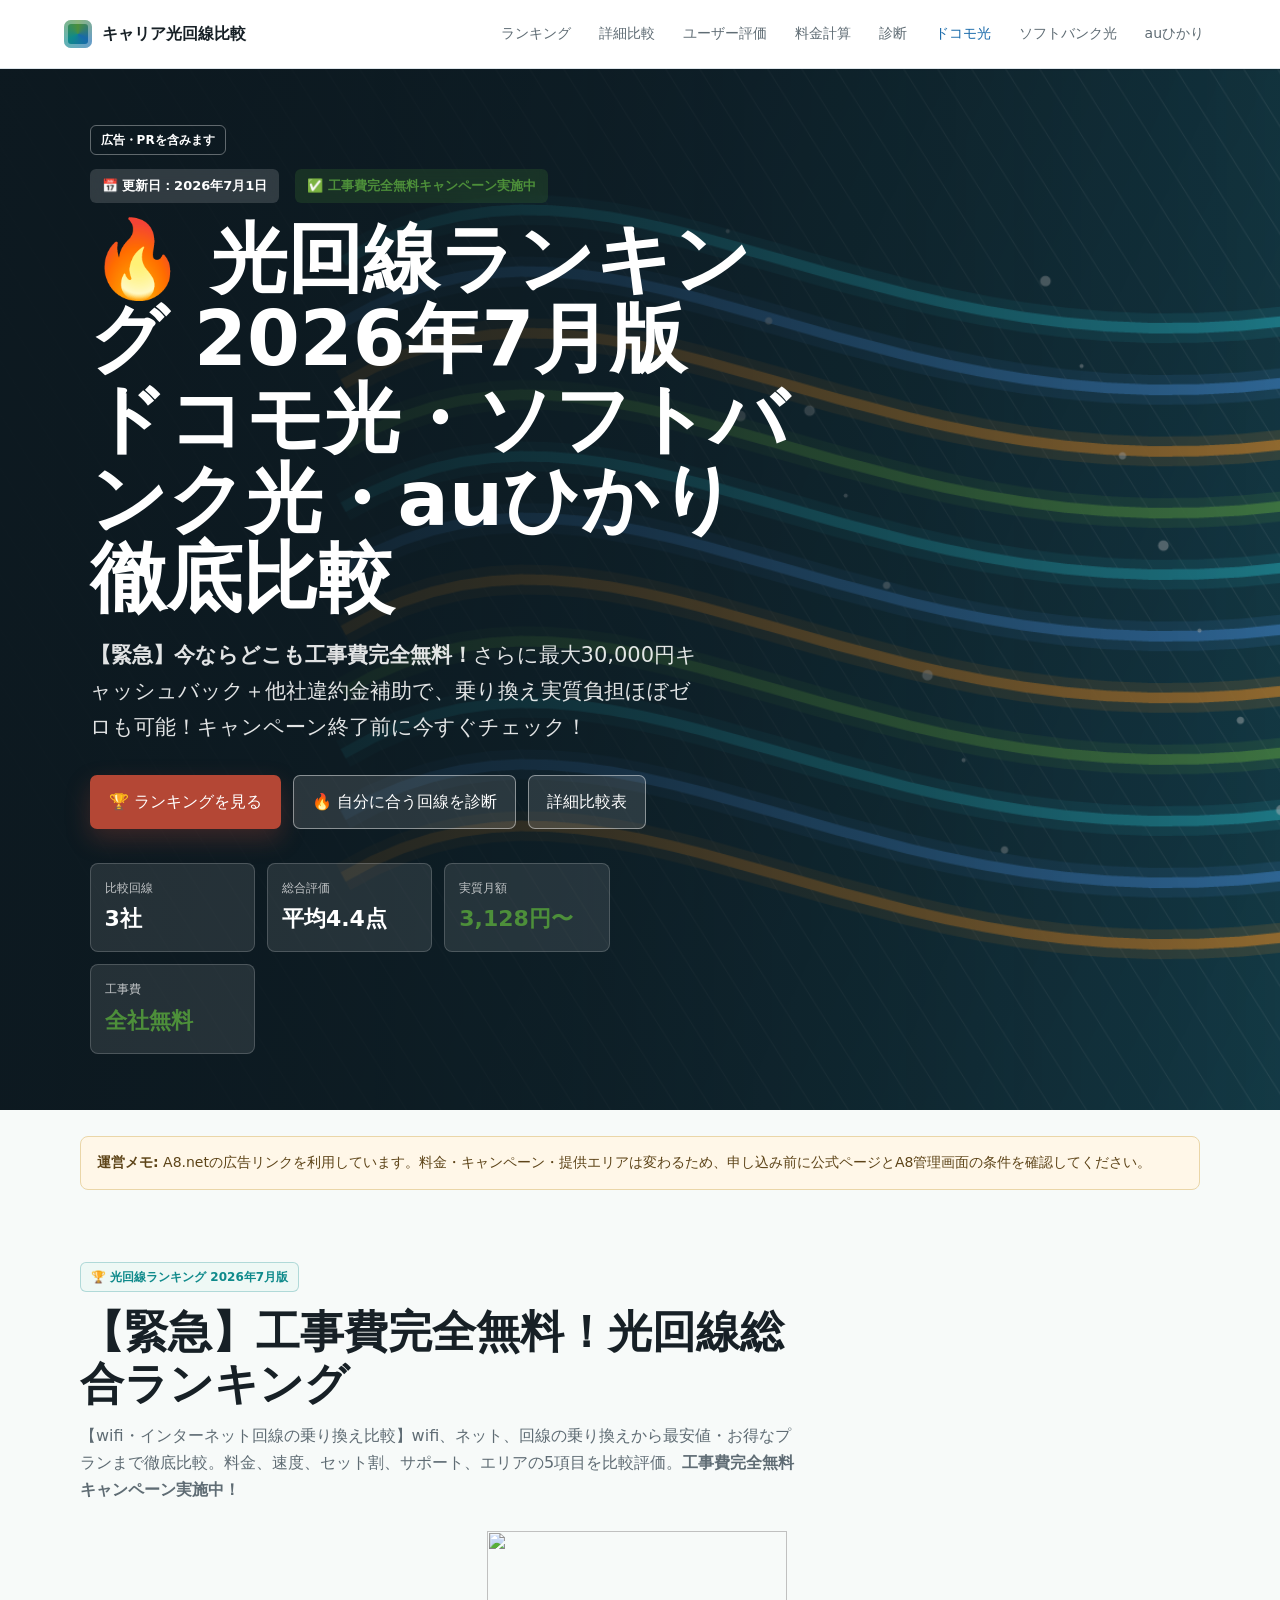
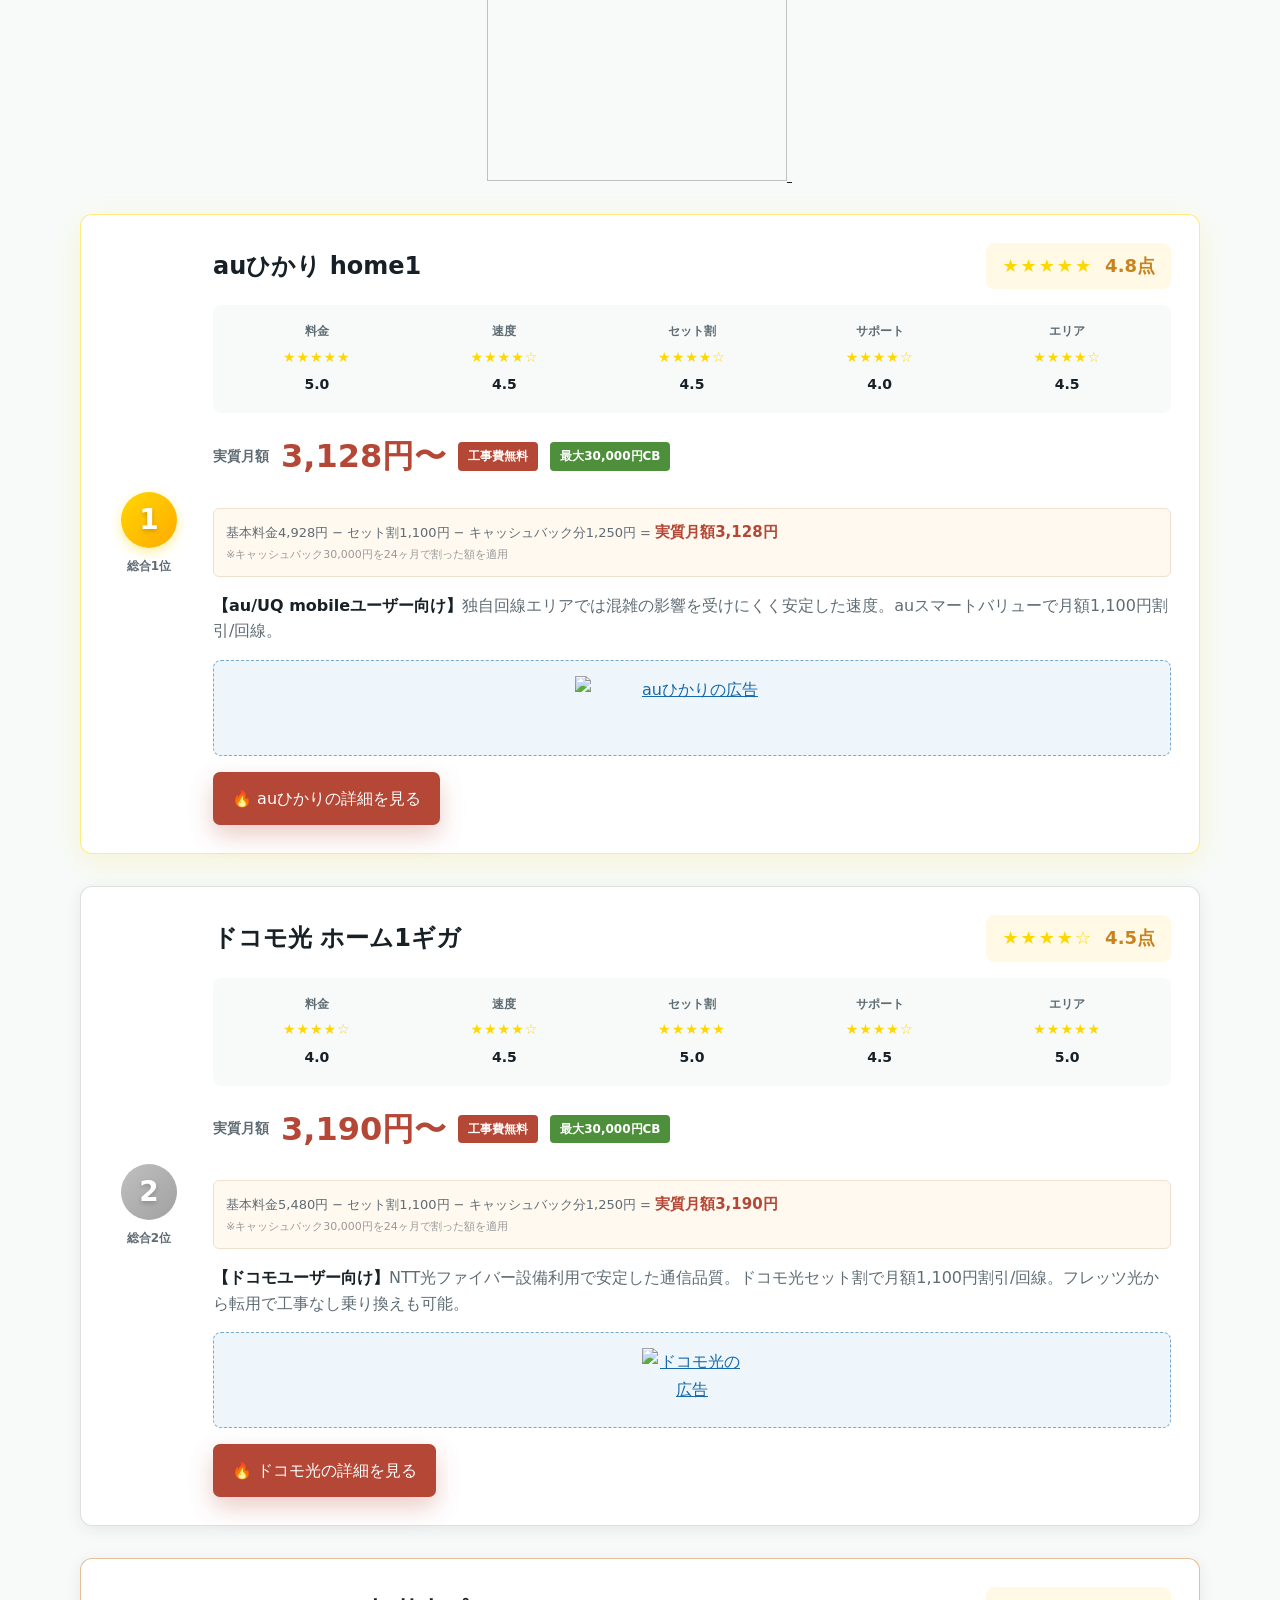
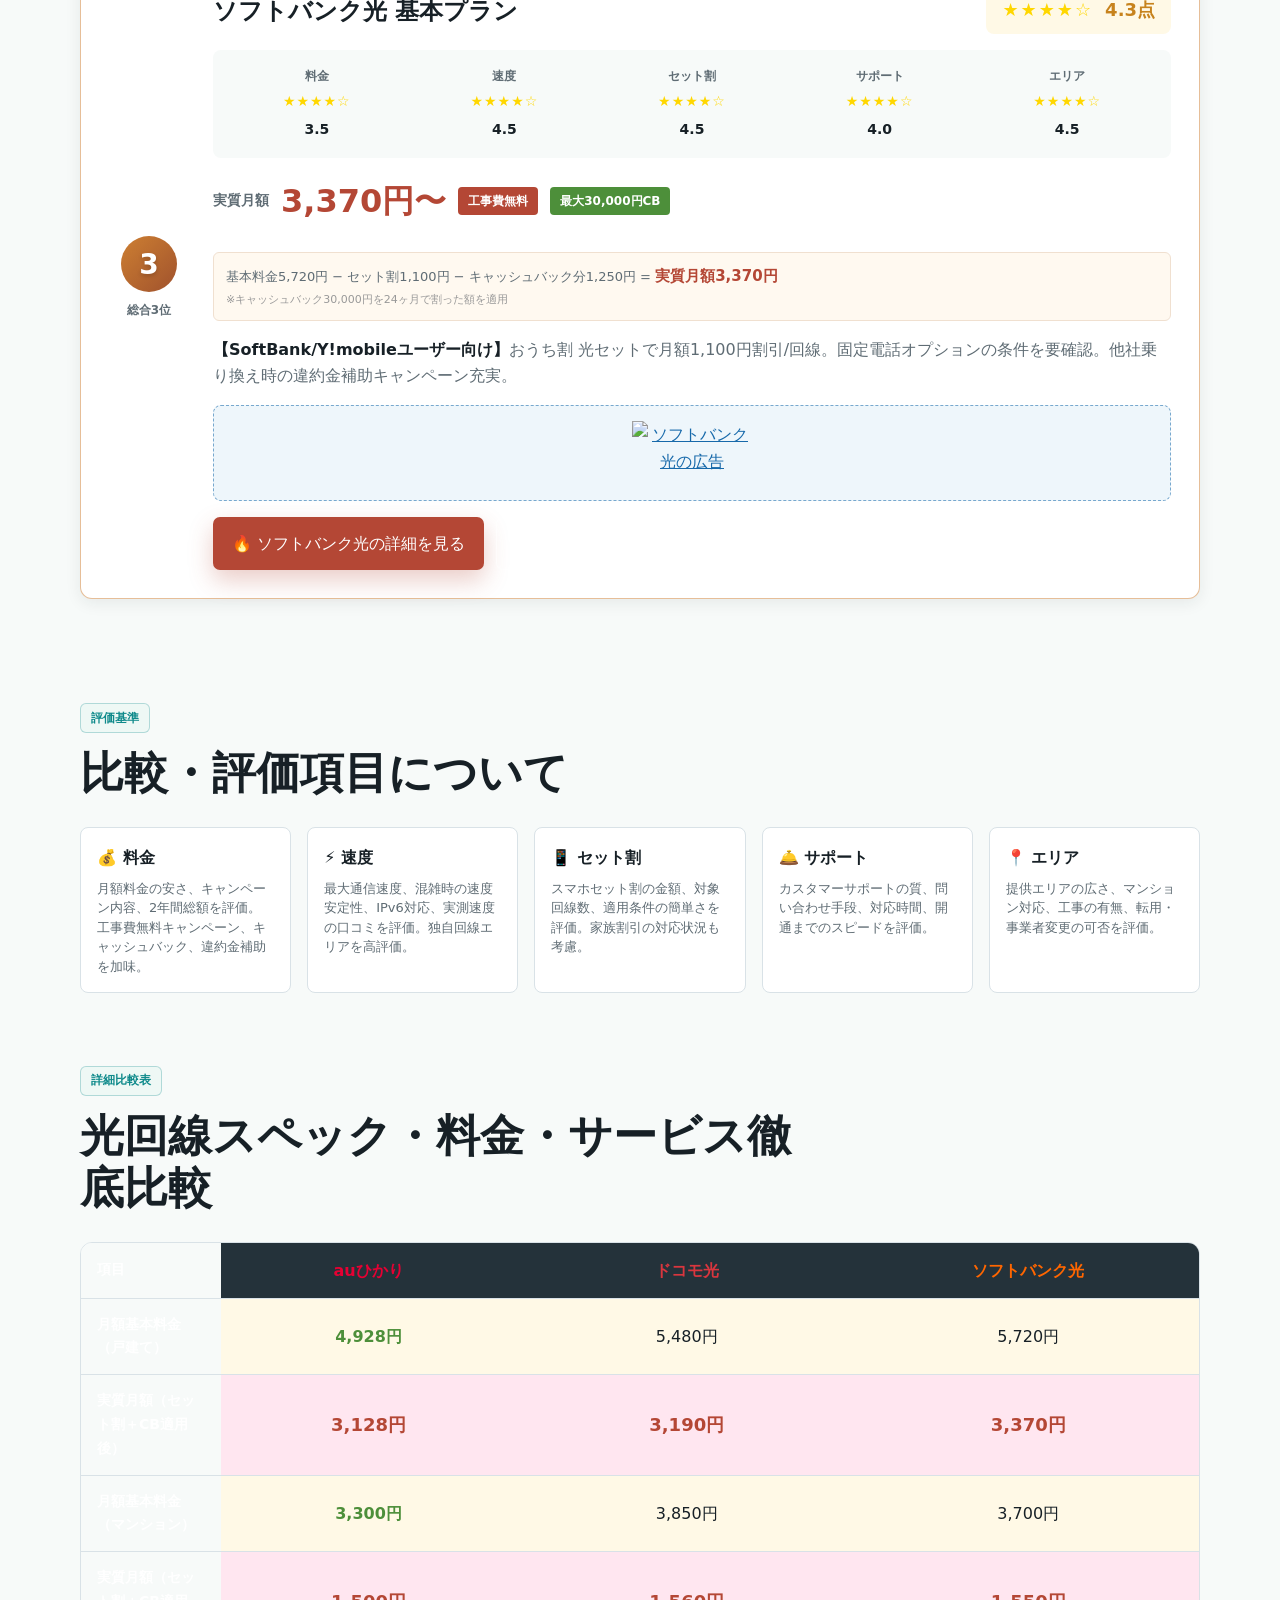
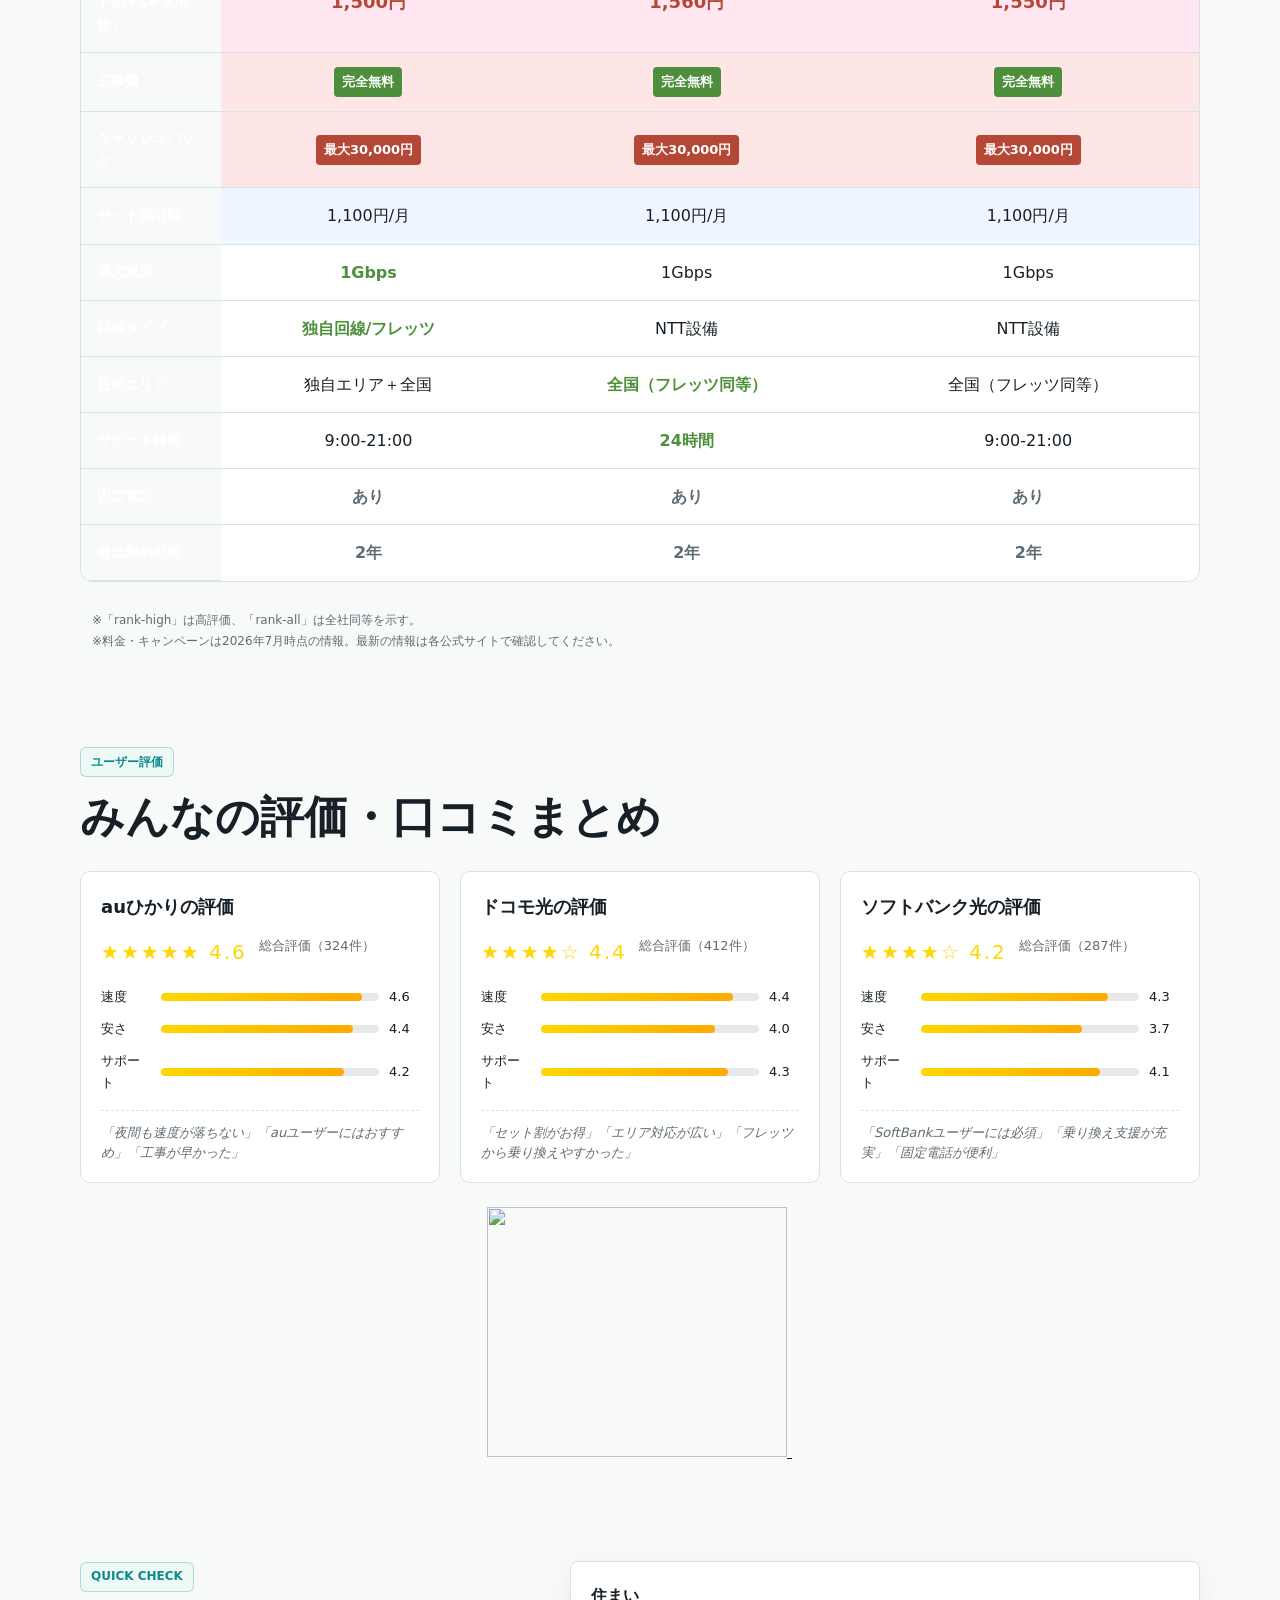
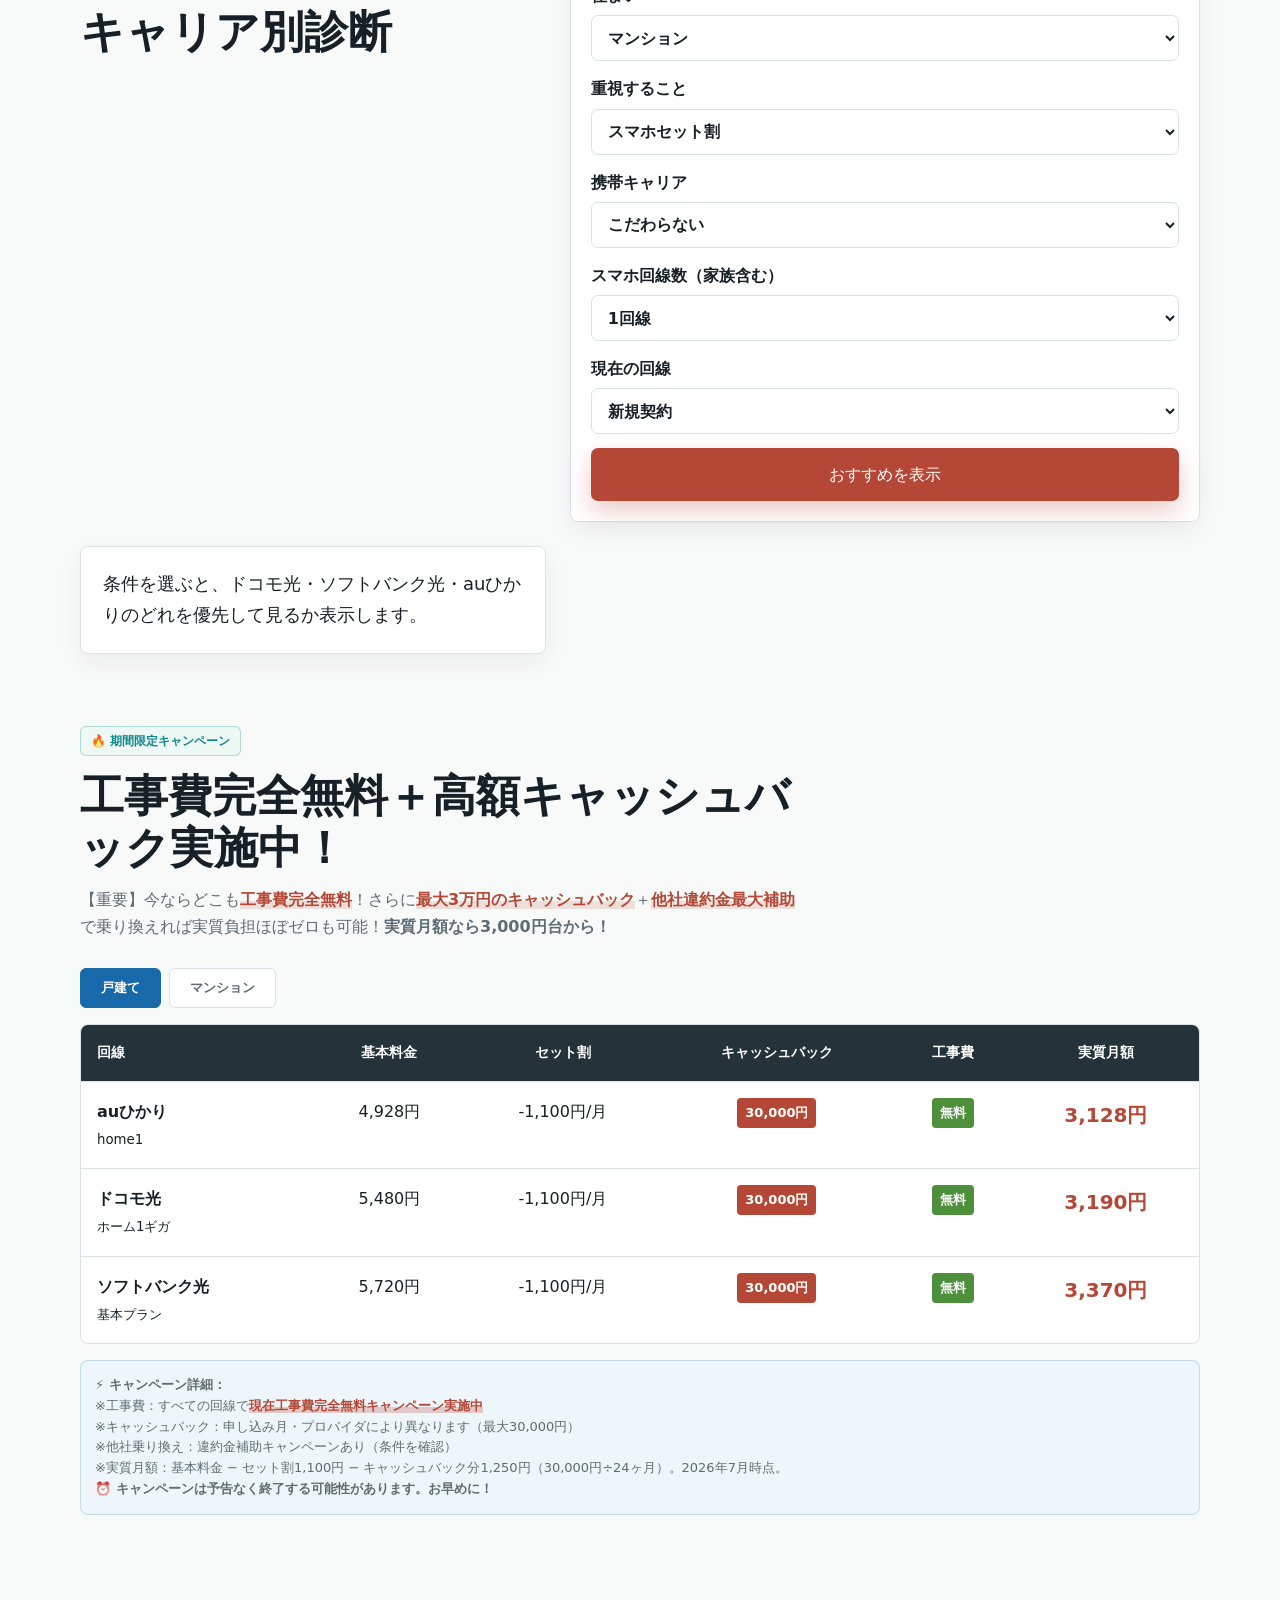
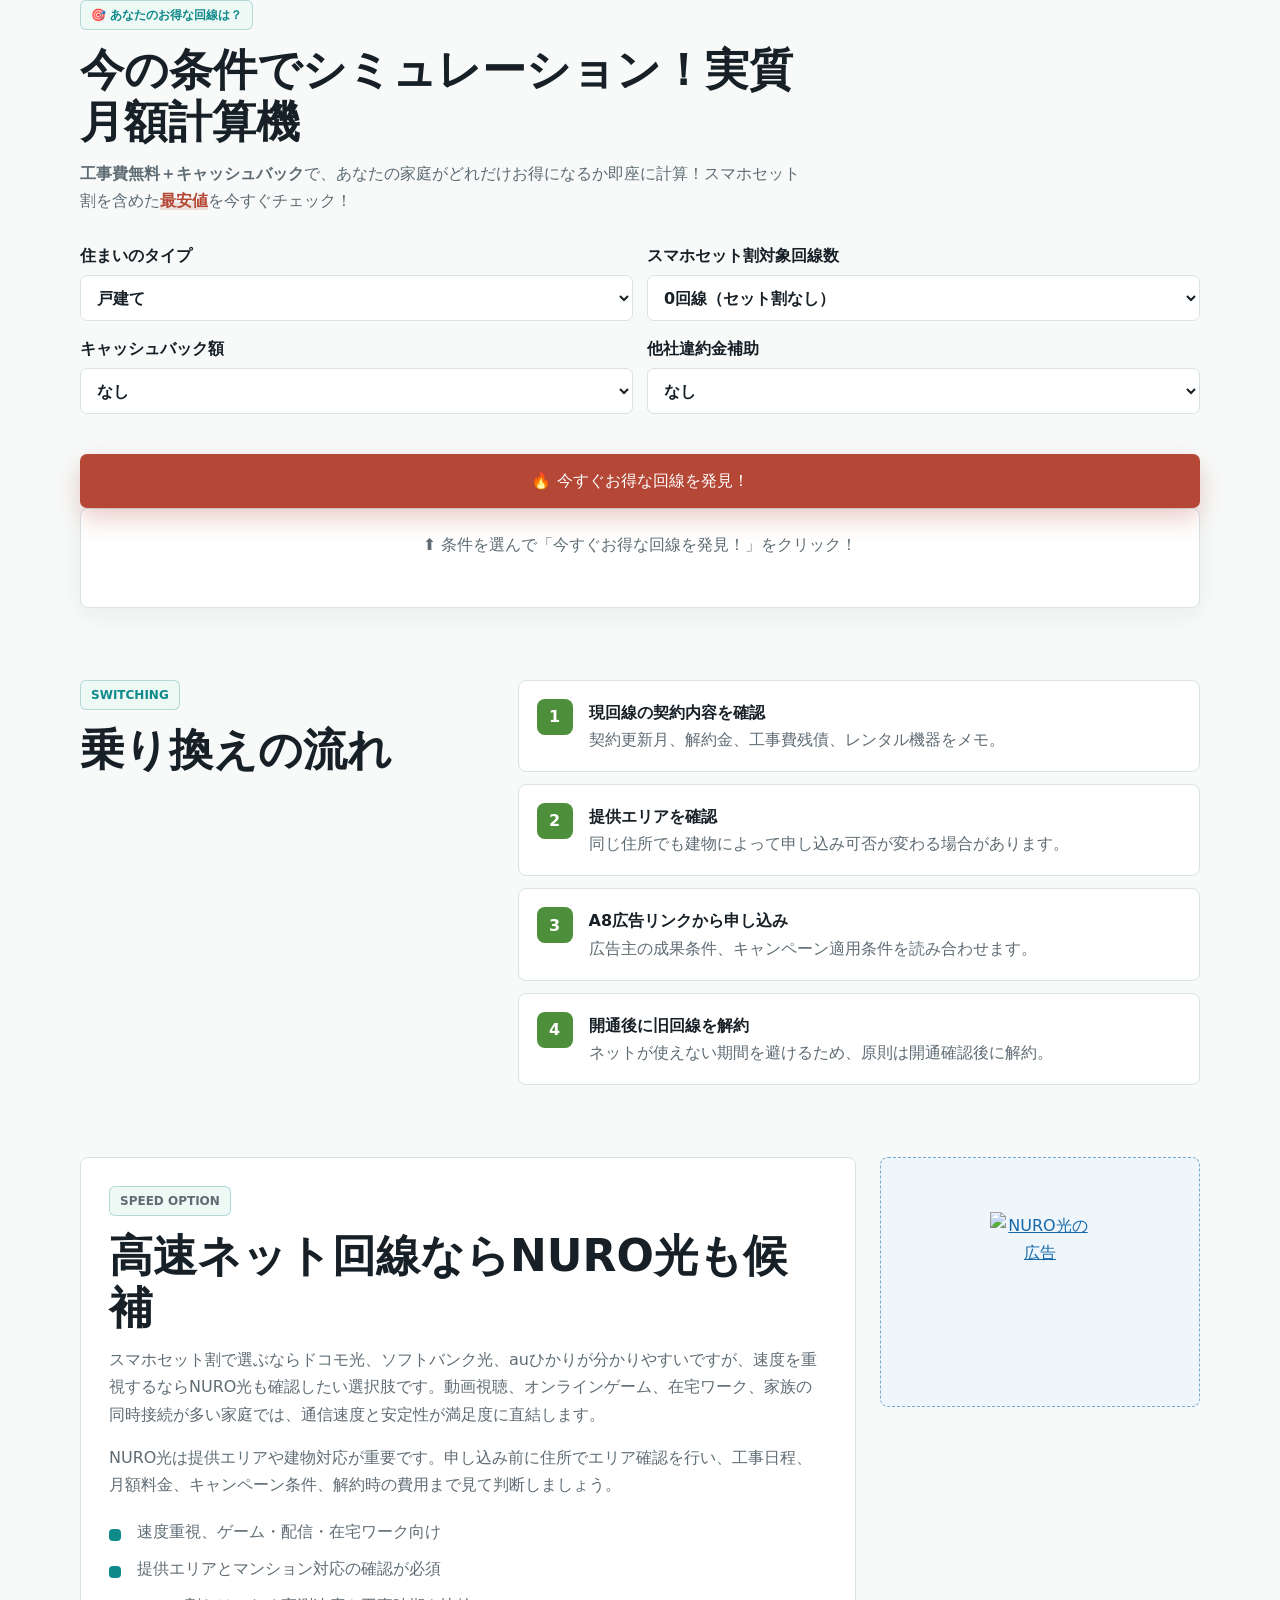
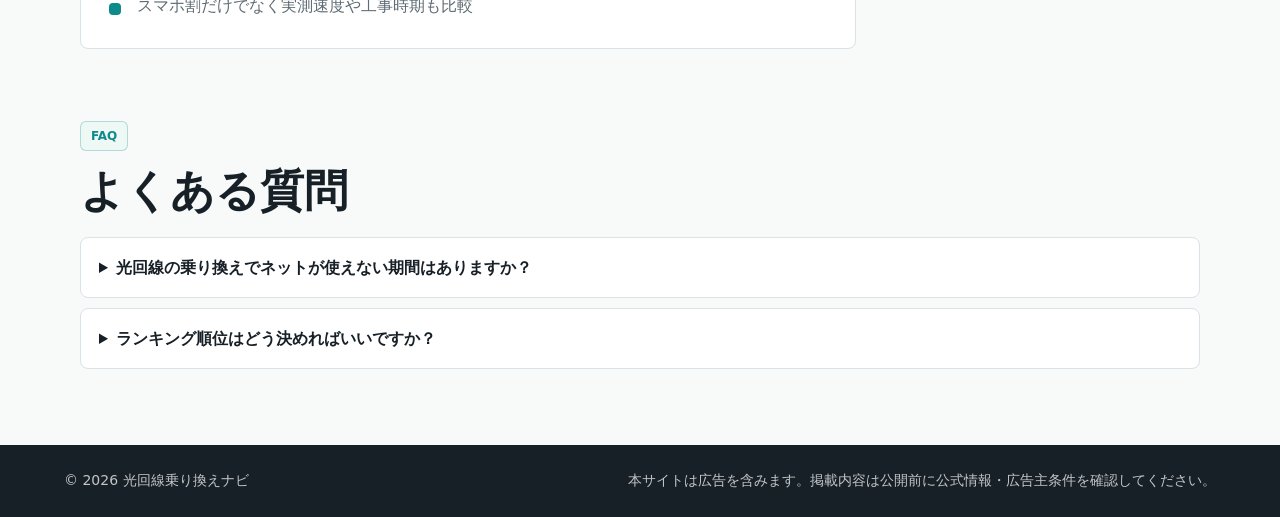
==== commit caece77f: "SEO対策：キーワード追加とA8広告を追加 - タイトルにwifi・インターネット・回線を追加 - 説明文にwifi・ネット・乗り換え・安い・お得を追加 - 大型A8広告バナーを2箇所に追加 - 本文" ====
--- a/index.html
+++ b/index.html
@@ -3,8 +3,9 @@
 <head>
   <meta charset="utf-8">
   <meta name="viewport" content="width=device-width, initial-scale=1">
-  <title>【2026年7月】光回線ランキング：ドコモ光・ソフトバンク光・auひかり徹底比較｜工事費完全無料キャンペーン実施中！</title>
-  <meta name="description" content="ドコモ光・ソフトバンク光・auひかりを料金・速度・セット割で徹底比較。工事費完全無料＋最大30,000円キャッシュバック実施中！2026年7月最新ランキングとユーザー評価で最適な光回線が見つかる。">
+  <meta name="google-site-verification" content="5qUDgNI20z6Ml2r75Xr_5_O17BZL3HOw27Z6VLyMhcU" />
+  <title>【2026年7月】光回線・ネット回線比较：wifi・インターネット乗り换えの最安値は？｜工事费完全免费キャンペーン实施中！</title>
+  <meta name="description" content="wifi・インターネット回线の乘り换え比较サイト。ドコモ光、ソフトバンク光、auひかりを料金・速度・セット割で彻底比较。工事费完全免费＋最大30,000円キャッシュバック实施中！実际月额3,128円〜のお得なネット回线选择。">
   <meta name="robots" content="index,follow">
   <meta property="og:title" content="【2026年7月】光回線ランキング：ドコモ光・ソフトバンク光・auひかり徹底比較">
   <meta property="og:description" content="工事費完全無料！ドコモ光・ソフトバンク光・auひかりを料金・速度・セット割で徹底比較。">
@@ -66,7 +67,15 @@
       <div class="section-heading">
         <p class="eyebrow">🏆 光回線ランキング 2026年7月版</p>
         <h2>【緊急】工事費完全無料！光回線総合ランキング</h2>
-        <p>料金、速度、セット割、サポート、エリアの5項目を比較評価。<strong>工事費完全無料キャンペーン実施中！</strong></p>
+        <p>【wifi・インターネット回線の乗り換え比較】wifi、ネット、回線の乗り換えから最安値・お得なプランまで徹底比較。料金、速度、セット割、サポート、エリアの5項目を比較評価。<strong>工事費完全無料キャンペーン実施中！</strong></p>
+      </div>
+
+      <!-- 大型A8広告バナー -->
+      <div class="large-ad-banner" style="text-align: center; margin: 24px 0;">
+        <a href="https://px.a8.net/svt/ejp?a8mat=4AV1SH+CONHRM+3SPO+BQTME9" rel="nofollow">
+          <img border="0" width="300" height="250" alt="" src="https://www29.a8.net/svt/bgt?aid=240522689051&wid=001&eno=01&mid=s00000021942002009000&mc=1">
+        </a>
+        <img border="0" width="1" height="1" src="https://www12.a8.net/0.gif?a8mat=4AV1SH+CONHRM+3SPO+BQTME9" alt="">
       </div>
 
       <!-- ランキング1位 -->
@@ -495,6 +504,14 @@
         </article>
       </div>
     </section>
+
+    <!-- 大型A8広告バナー2 -->
+    <div class="large-ad-banner" style="text-align: center; margin: 24px 0;">
+      <a href="https://px.a8.net/svt/ejp?a8mat=4AVCO7+A0SPDE+3SPO+CKIQ1T" rel="nofollow">
+        <img border="0" width="300" height="250" alt="" src="https://www21.a8.net/svt/bgt?aid=260109521767&wid=001&eno=01&mid=s00000017718071018000&mc=1">
+      </a>
+      <img border="0" width="1" height="1" src="https://www15.a8.net/0.gif?a8mat=4AVCO7+A0SPDE+3SPO+CKIQ1T" alt="">
+    </div>
 
     <section class="section diagnosis" id="diagnosis">
       <div class="section-heading compact">
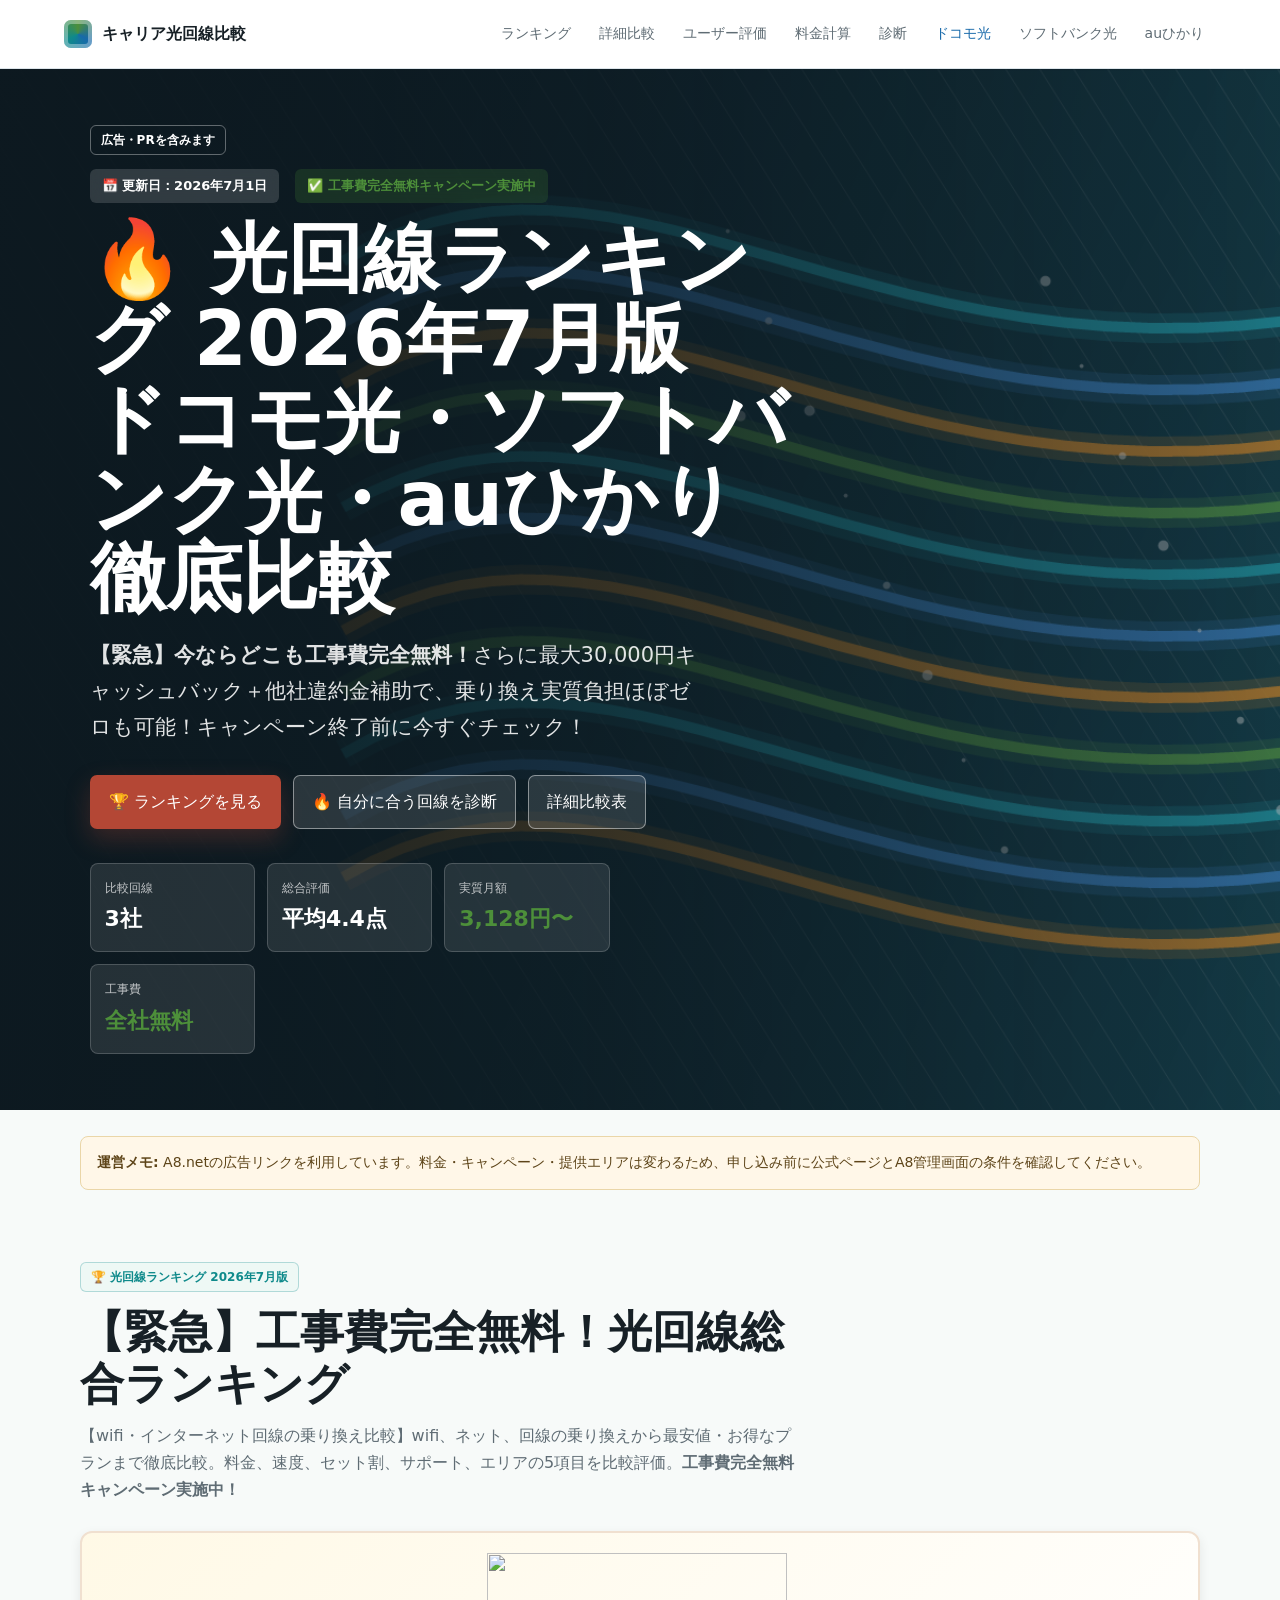
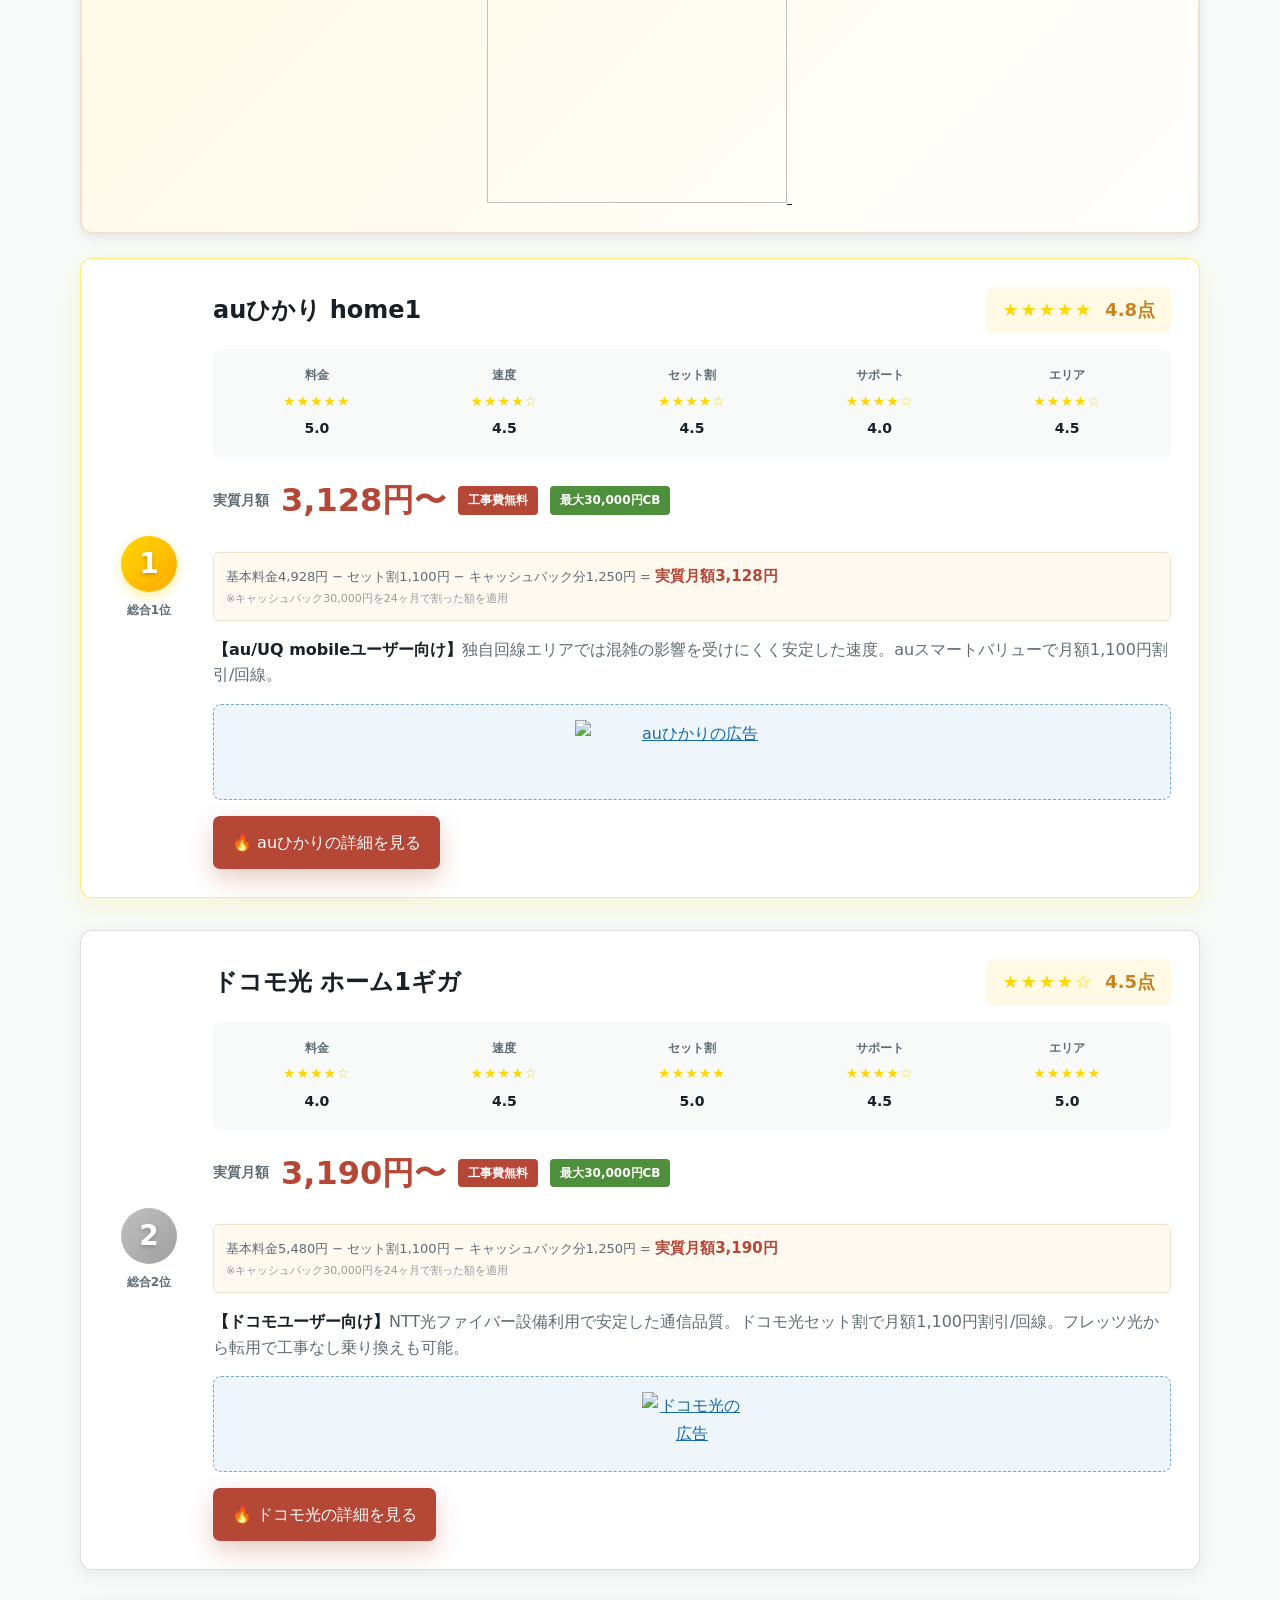
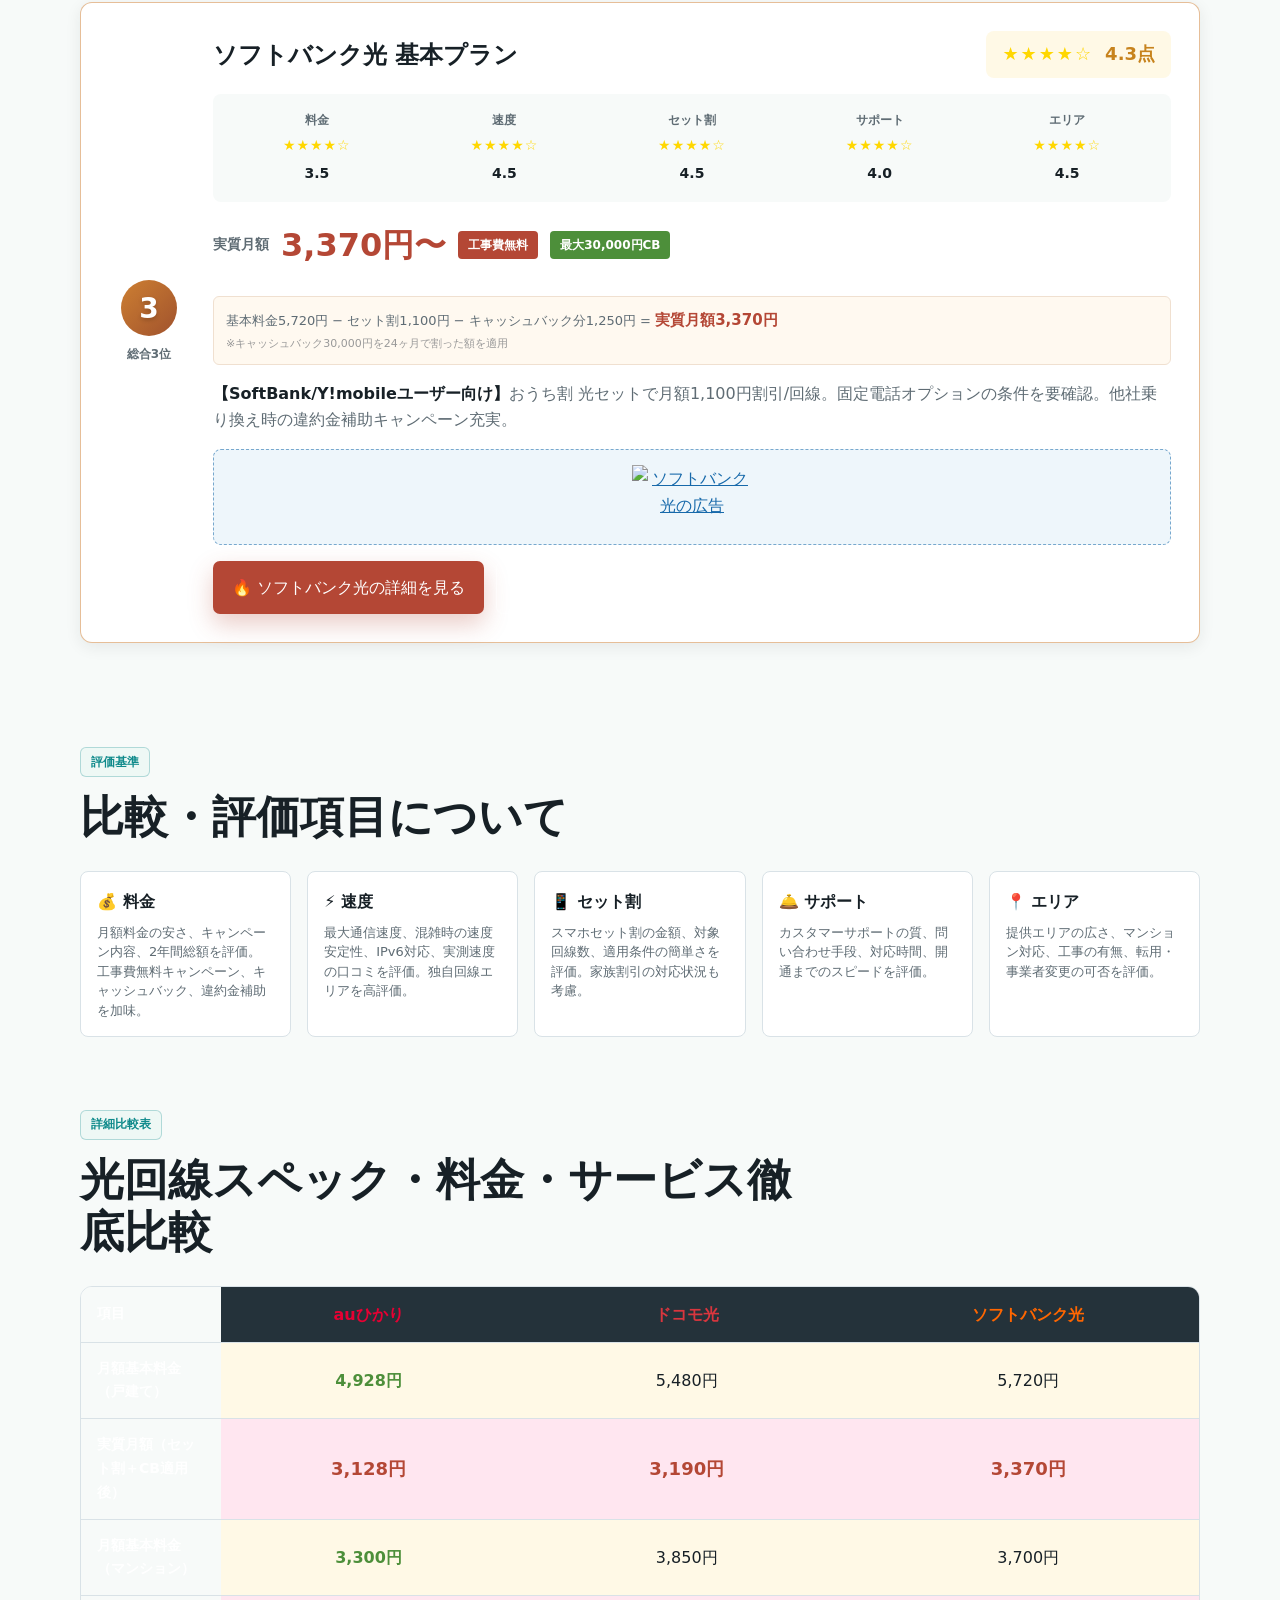
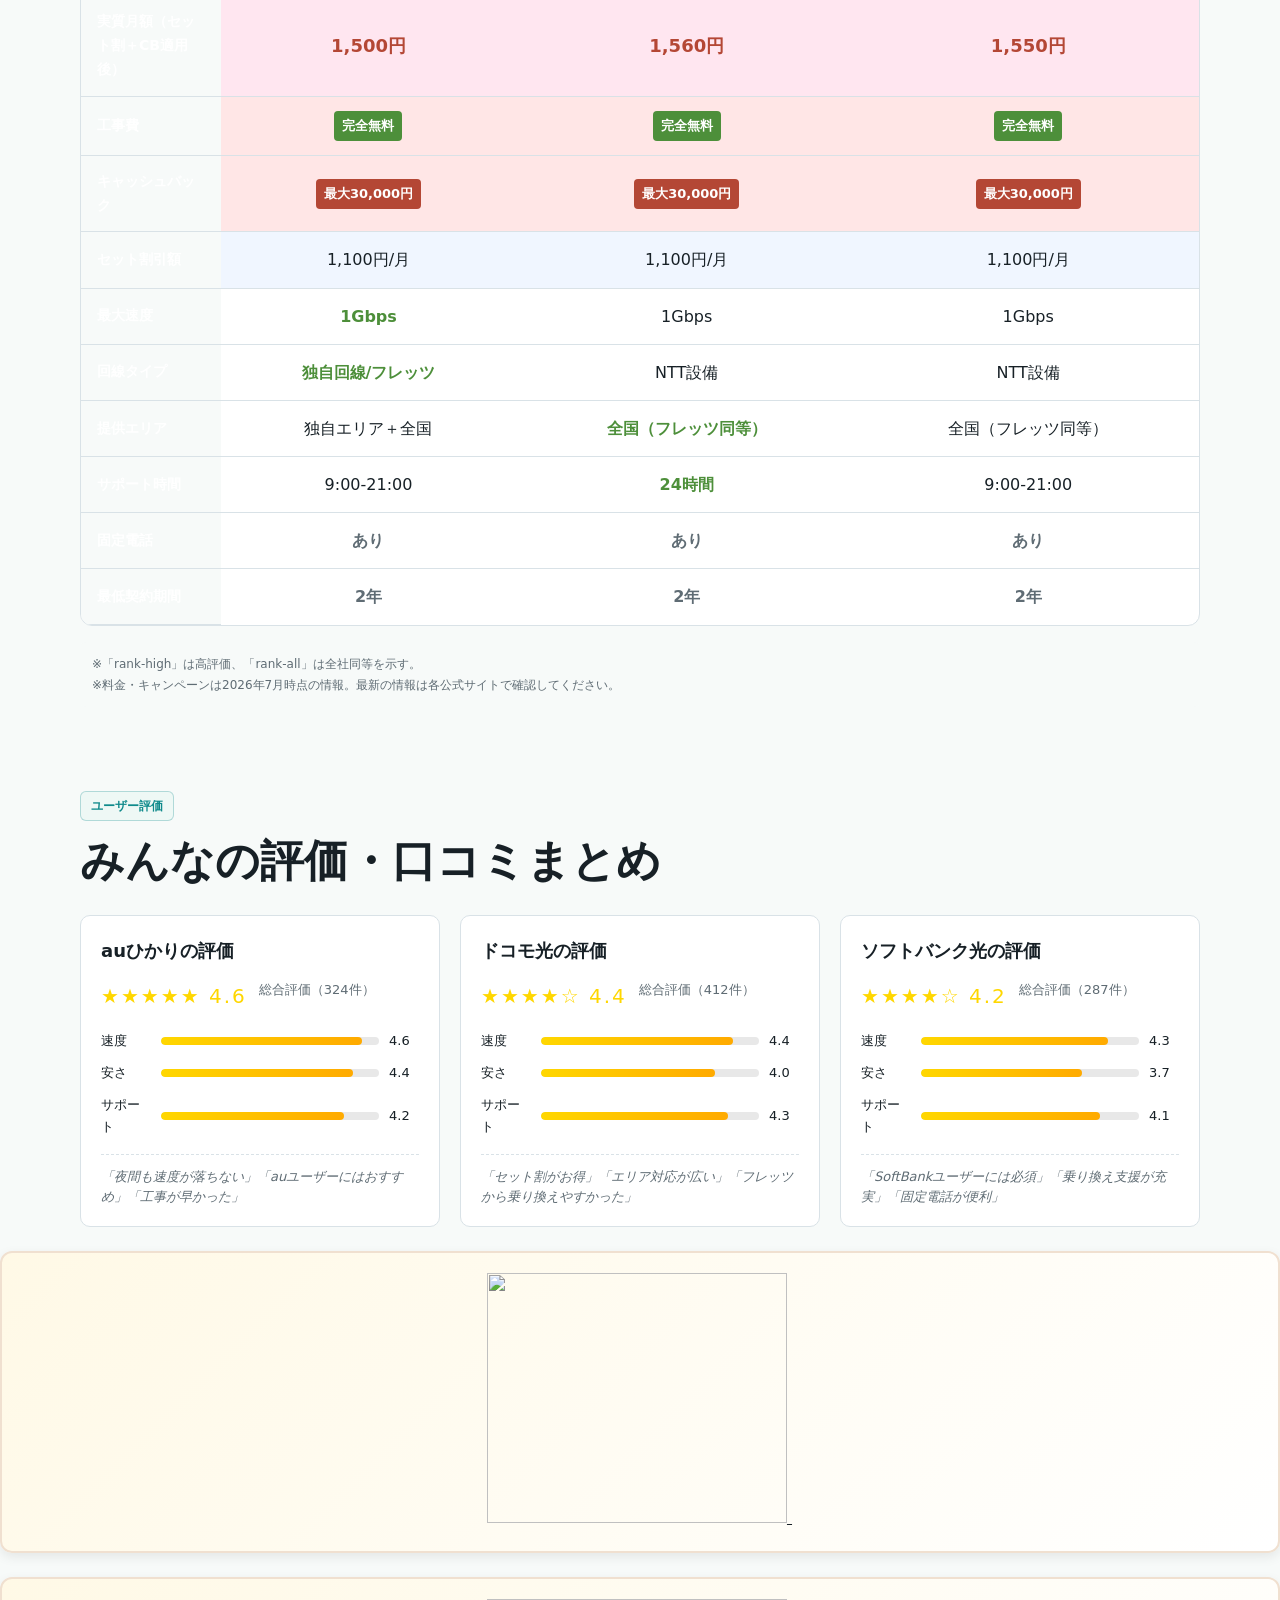
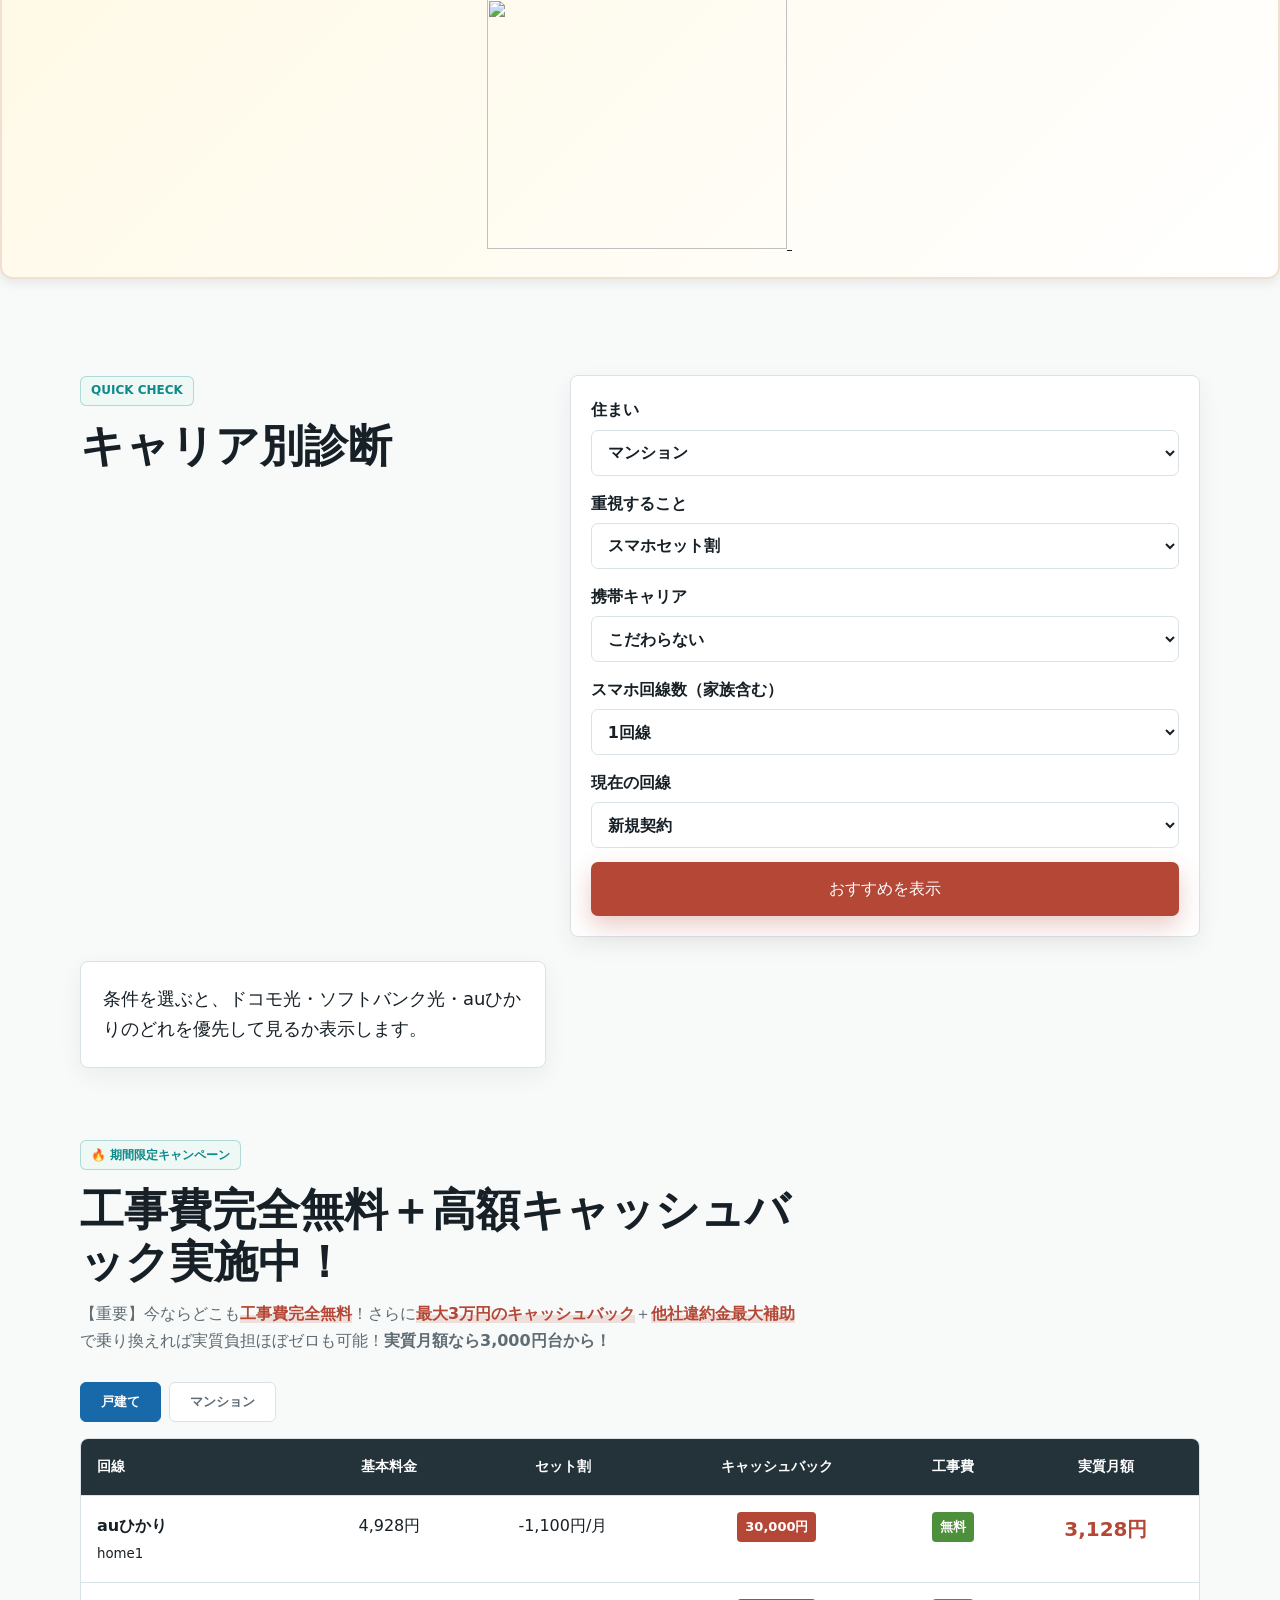
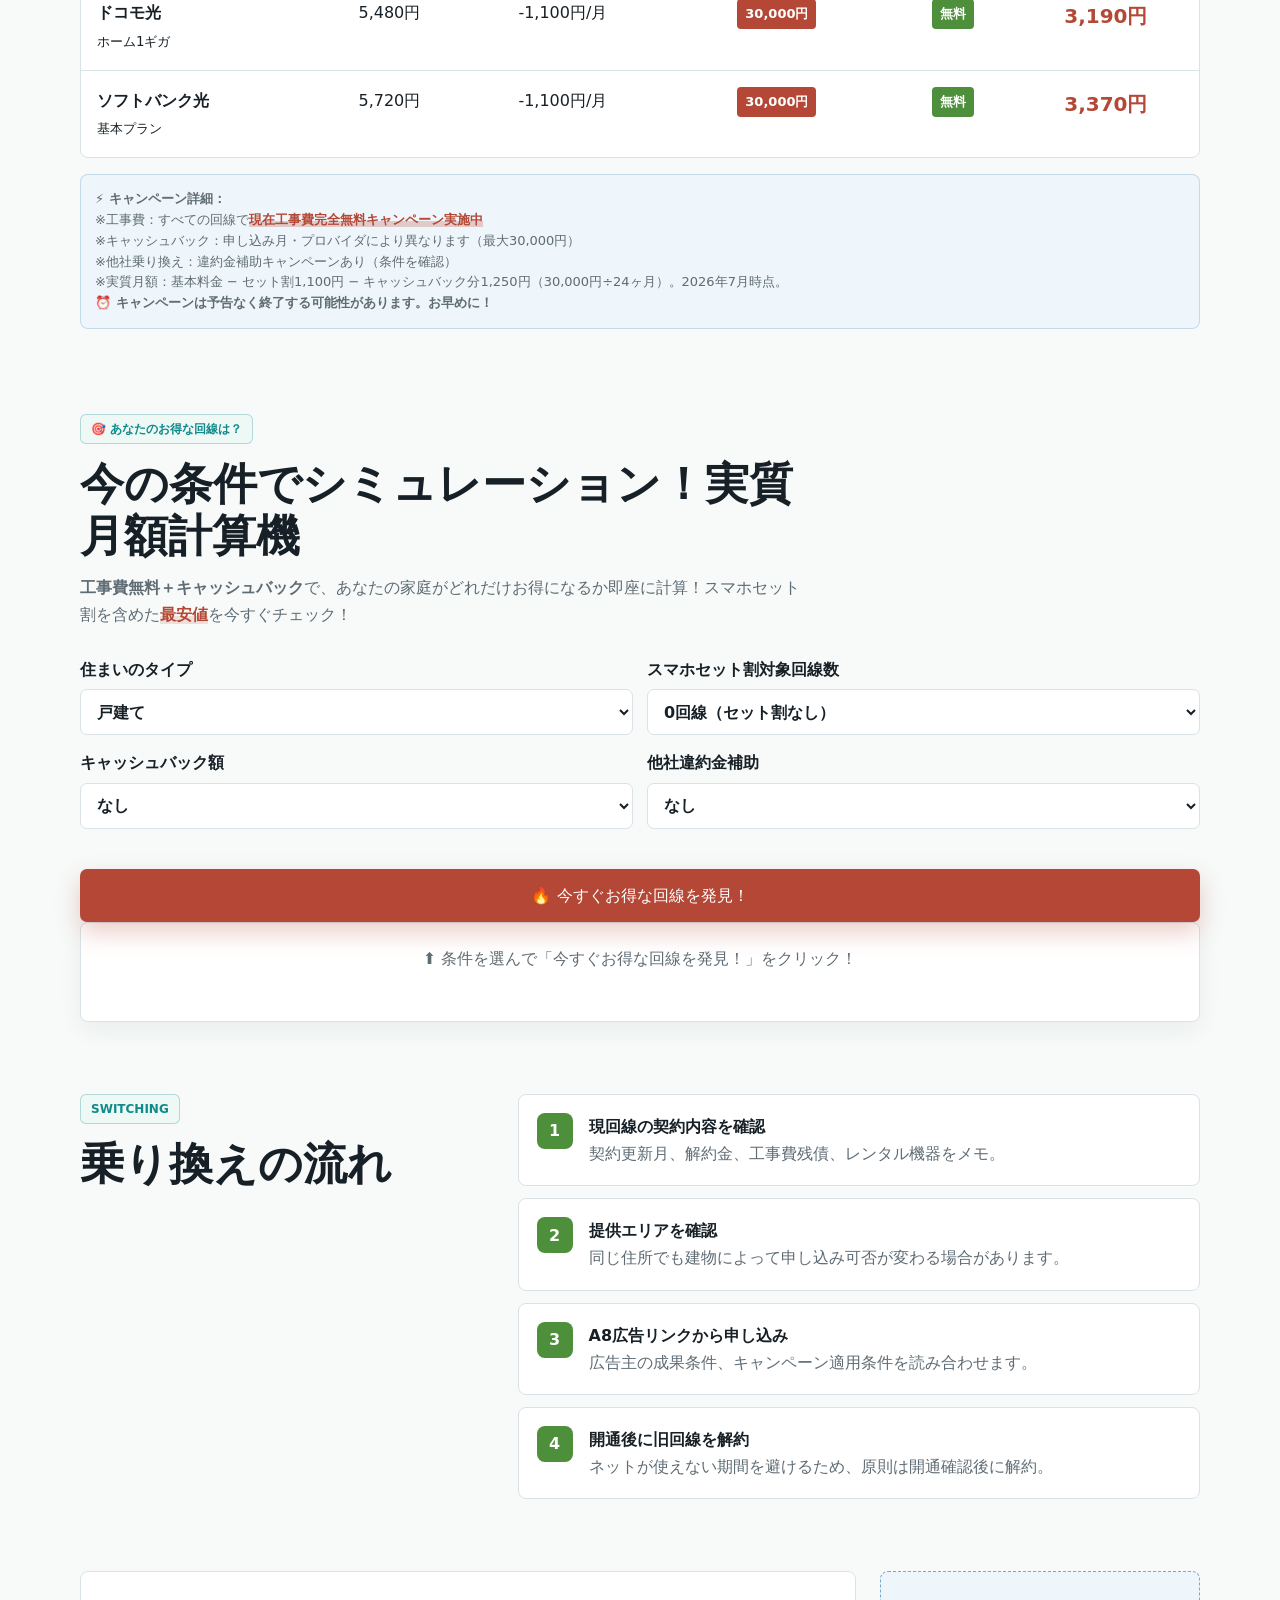
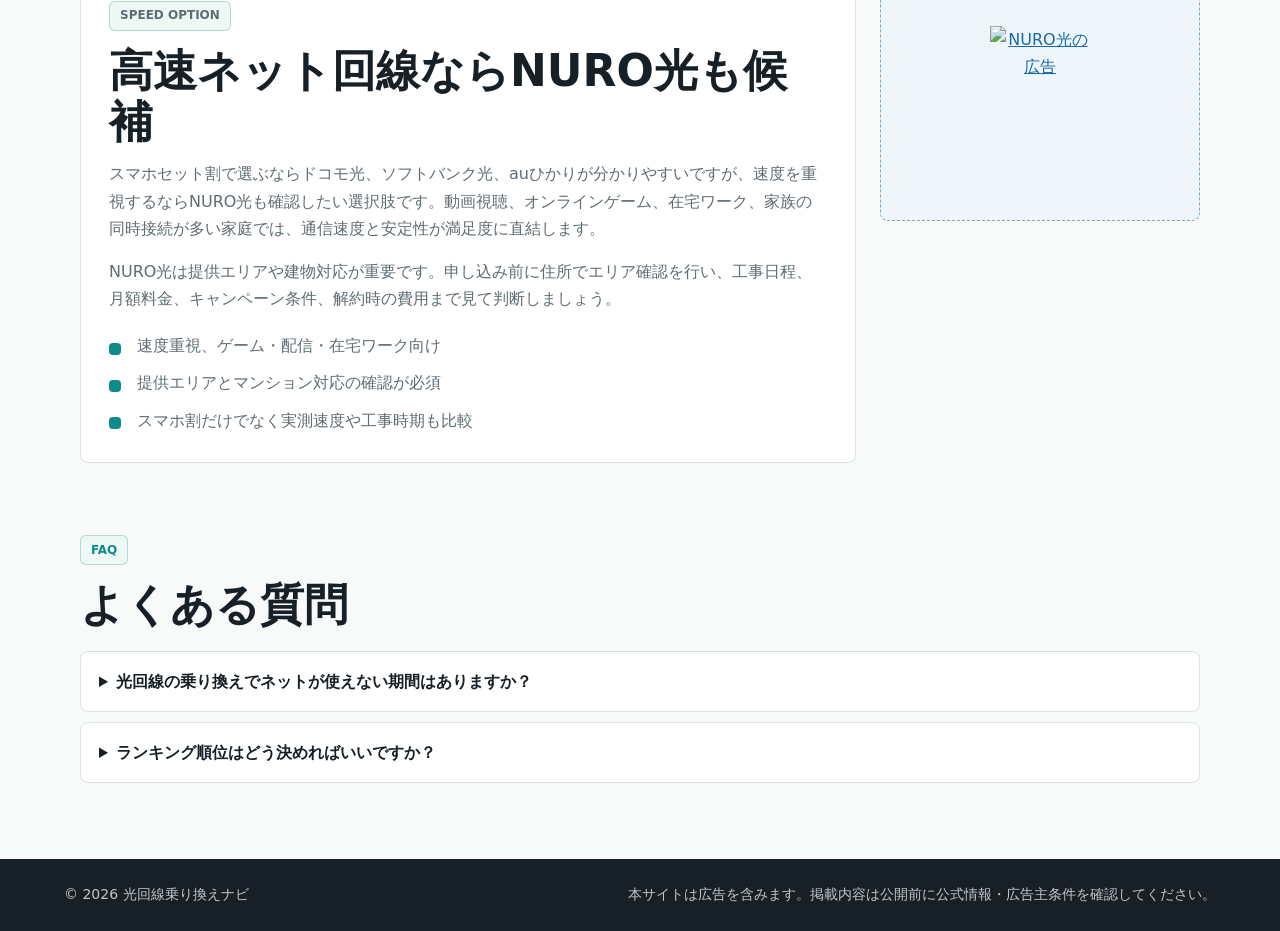
==== commit d8978dfa: "3つ目のA8広告を追加" ====
--- a/index.html
+++ b/index.html
@@ -511,6 +511,14 @@
         <img border="0" width="300" height="250" alt="" src="https://www21.a8.net/svt/bgt?aid=260109521767&wid=001&eno=01&mid=s00000017718071018000&mc=1">
       </a>
       <img border="0" width="1" height="1" src="https://www15.a8.net/0.gif?a8mat=4AVCO7+A0SPDE+3SPO+CKIQ1T" alt="">
+    </div>
+
+    <!-- 大型A8広告バナー3 -->
+    <div class="large-ad-banner" style="text-align: center; margin: 24px 0;">
+      <a href="https://px.a8.net/svt/ejp?a8mat=4B7QWX+2Z6SY+38O0+BXYE9" rel="nofollow">
+        <img border="0" width="300" height="250" alt="" src="https://www24.a8.net/svt/bgt?aid=260701953005&wid=001&eno=01&mid=s00000015120002006000&mc=1">
+      </a>
+      <img border="0" width="1" height="1" src="https://www15.a8.net/0.gif?a8mat=4B7QWX+2Z6SY+38O0+BXYE9" alt="">
     </div>
 
     <section class="section diagnosis" id="diagnosis">
--- a/styles.css
+++ b/styles.css
@@ -12,6 +12,21 @@
   --shadow: 0 18px 50px rgba(23, 32, 38, 0.12);
 }
 
+/* 大型広告バナー */
+.large-ad-banner {
+  padding: 20px 0;
+  background: linear-gradient(135deg, #fff9e6 0%, #fff 100%);
+  border: 2px solid #f0e0d0;
+  border-radius: 12px;
+  box-shadow: 0 4px 12px rgba(0, 0, 0, 0.08);
+}
+
+.large-ad-banner:hover {
+  box-shadow: 0 6px 20px rgba(0, 0, 0, 0.12);
+  transform: translateY(-2px);
+  transition: all 0.3s;
+}
+
 /* キャリア別テーマカラー */
 .docomo-theme {
   --carrier-primary: #d9363e;
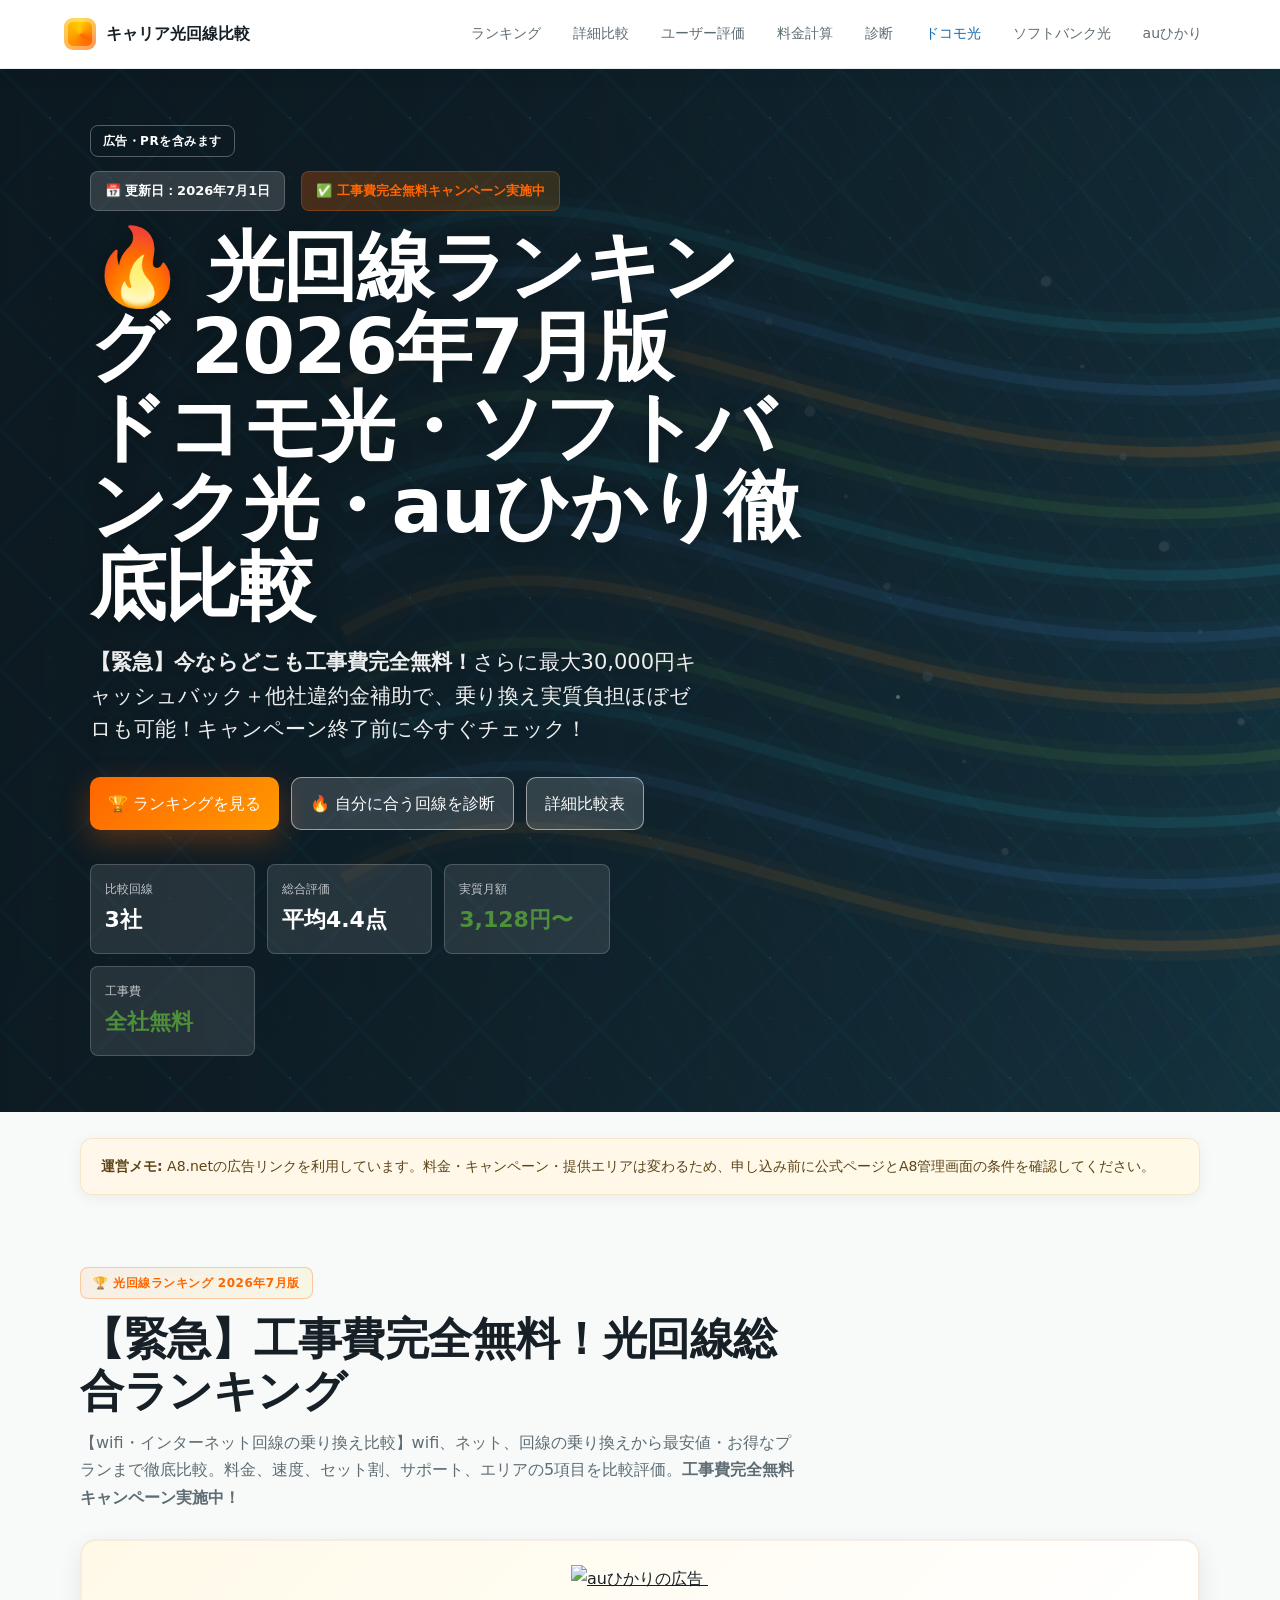
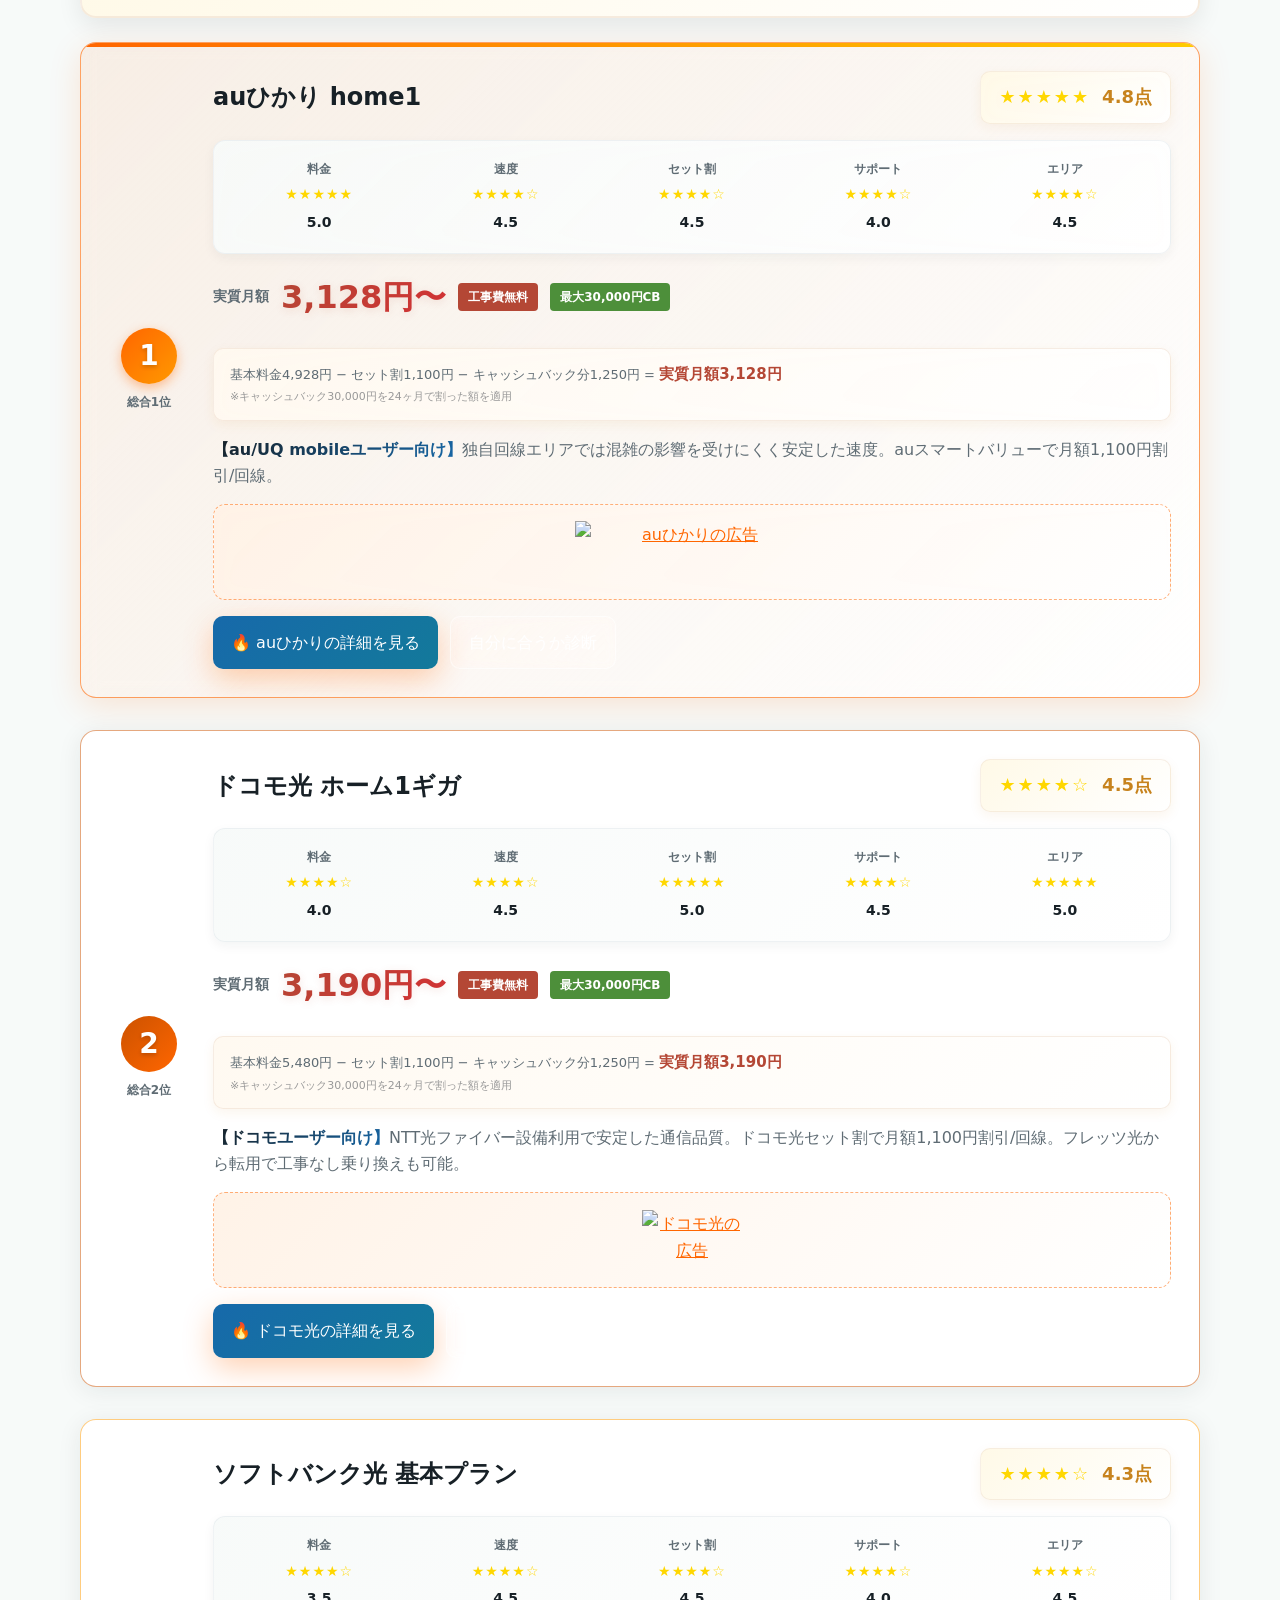
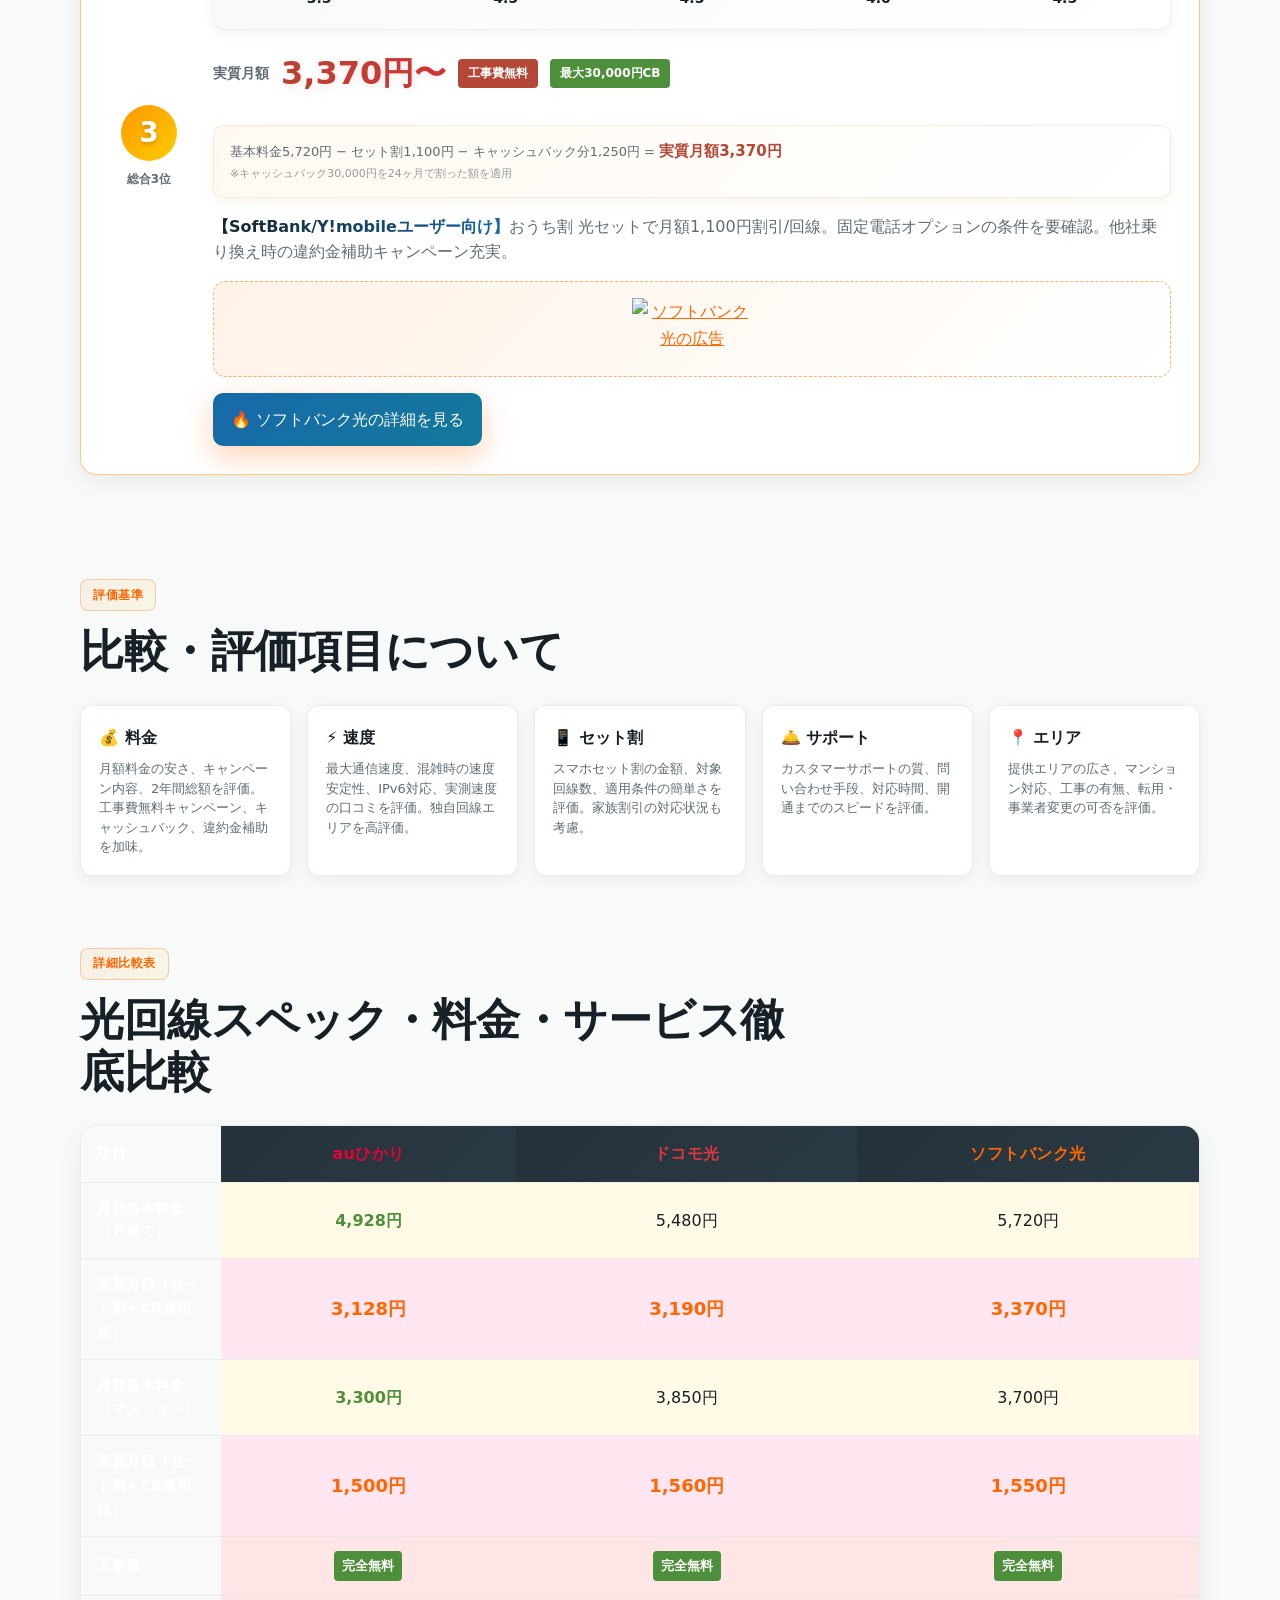
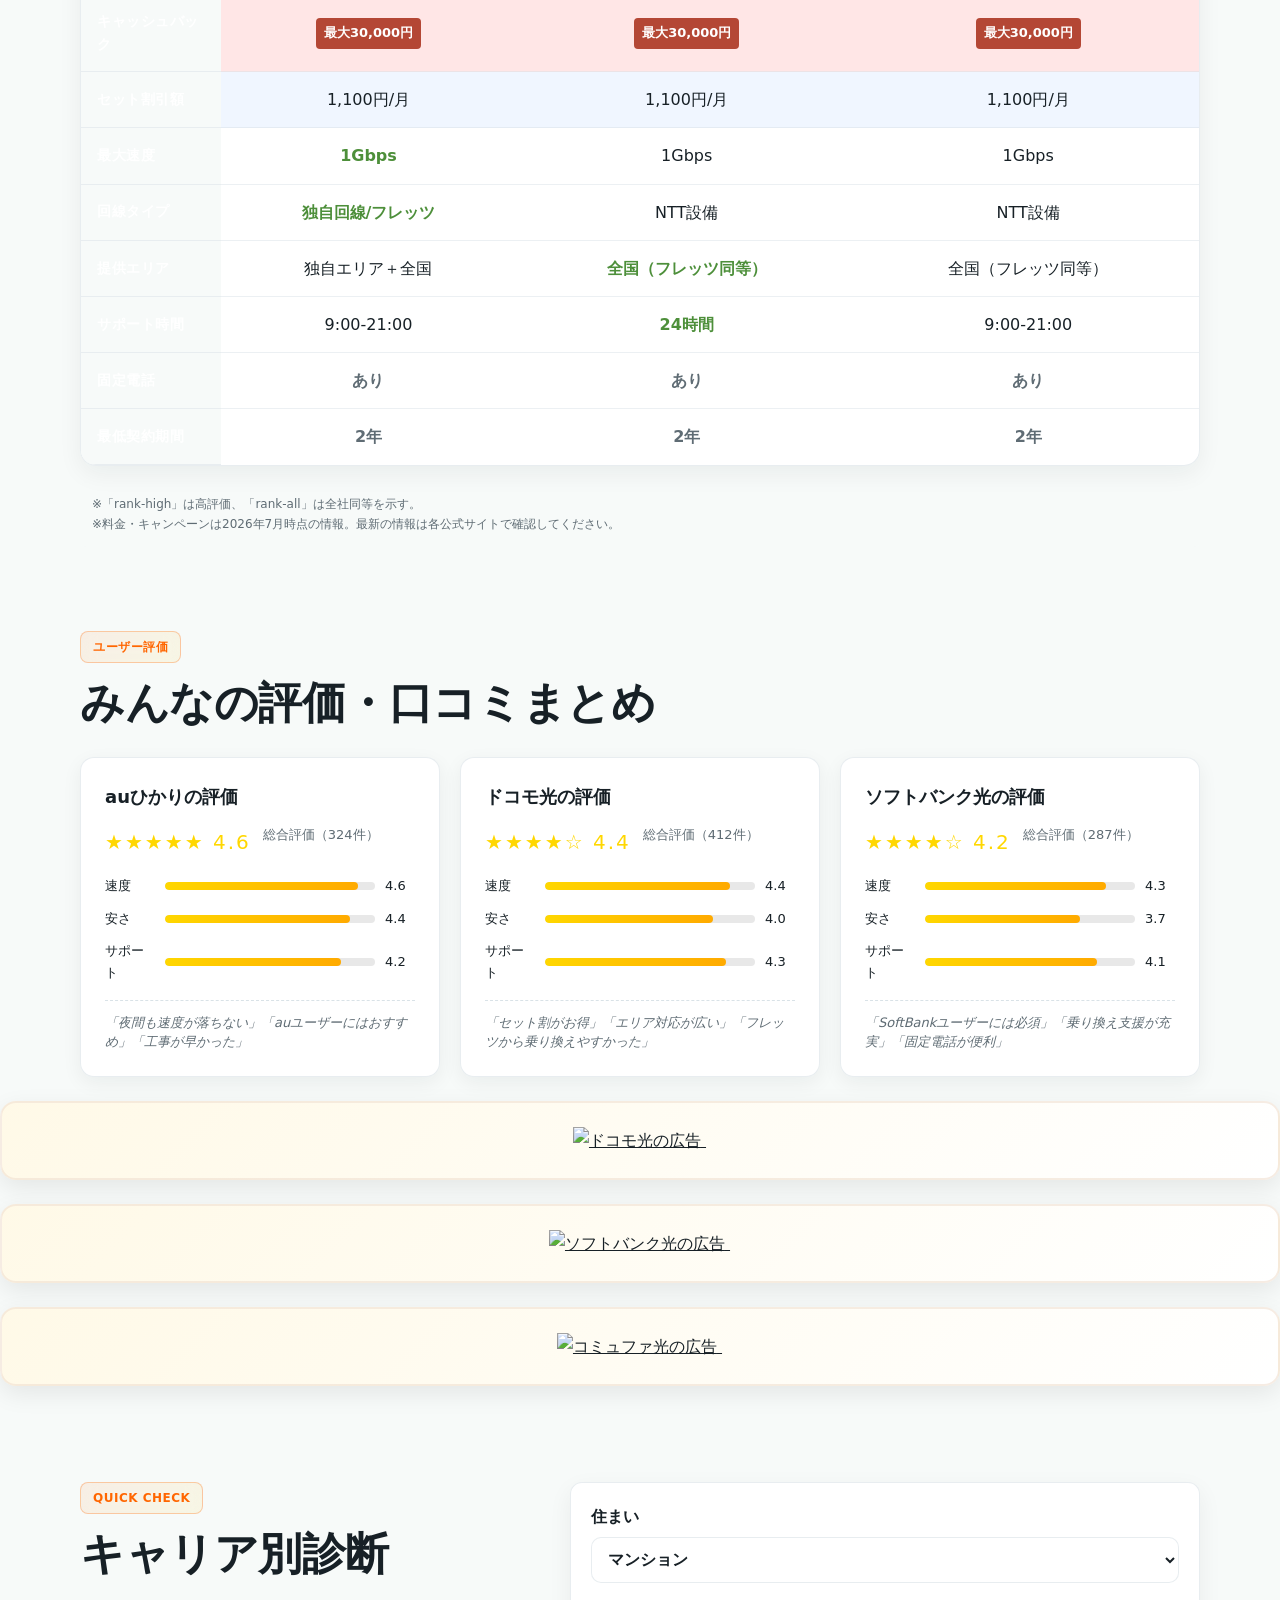
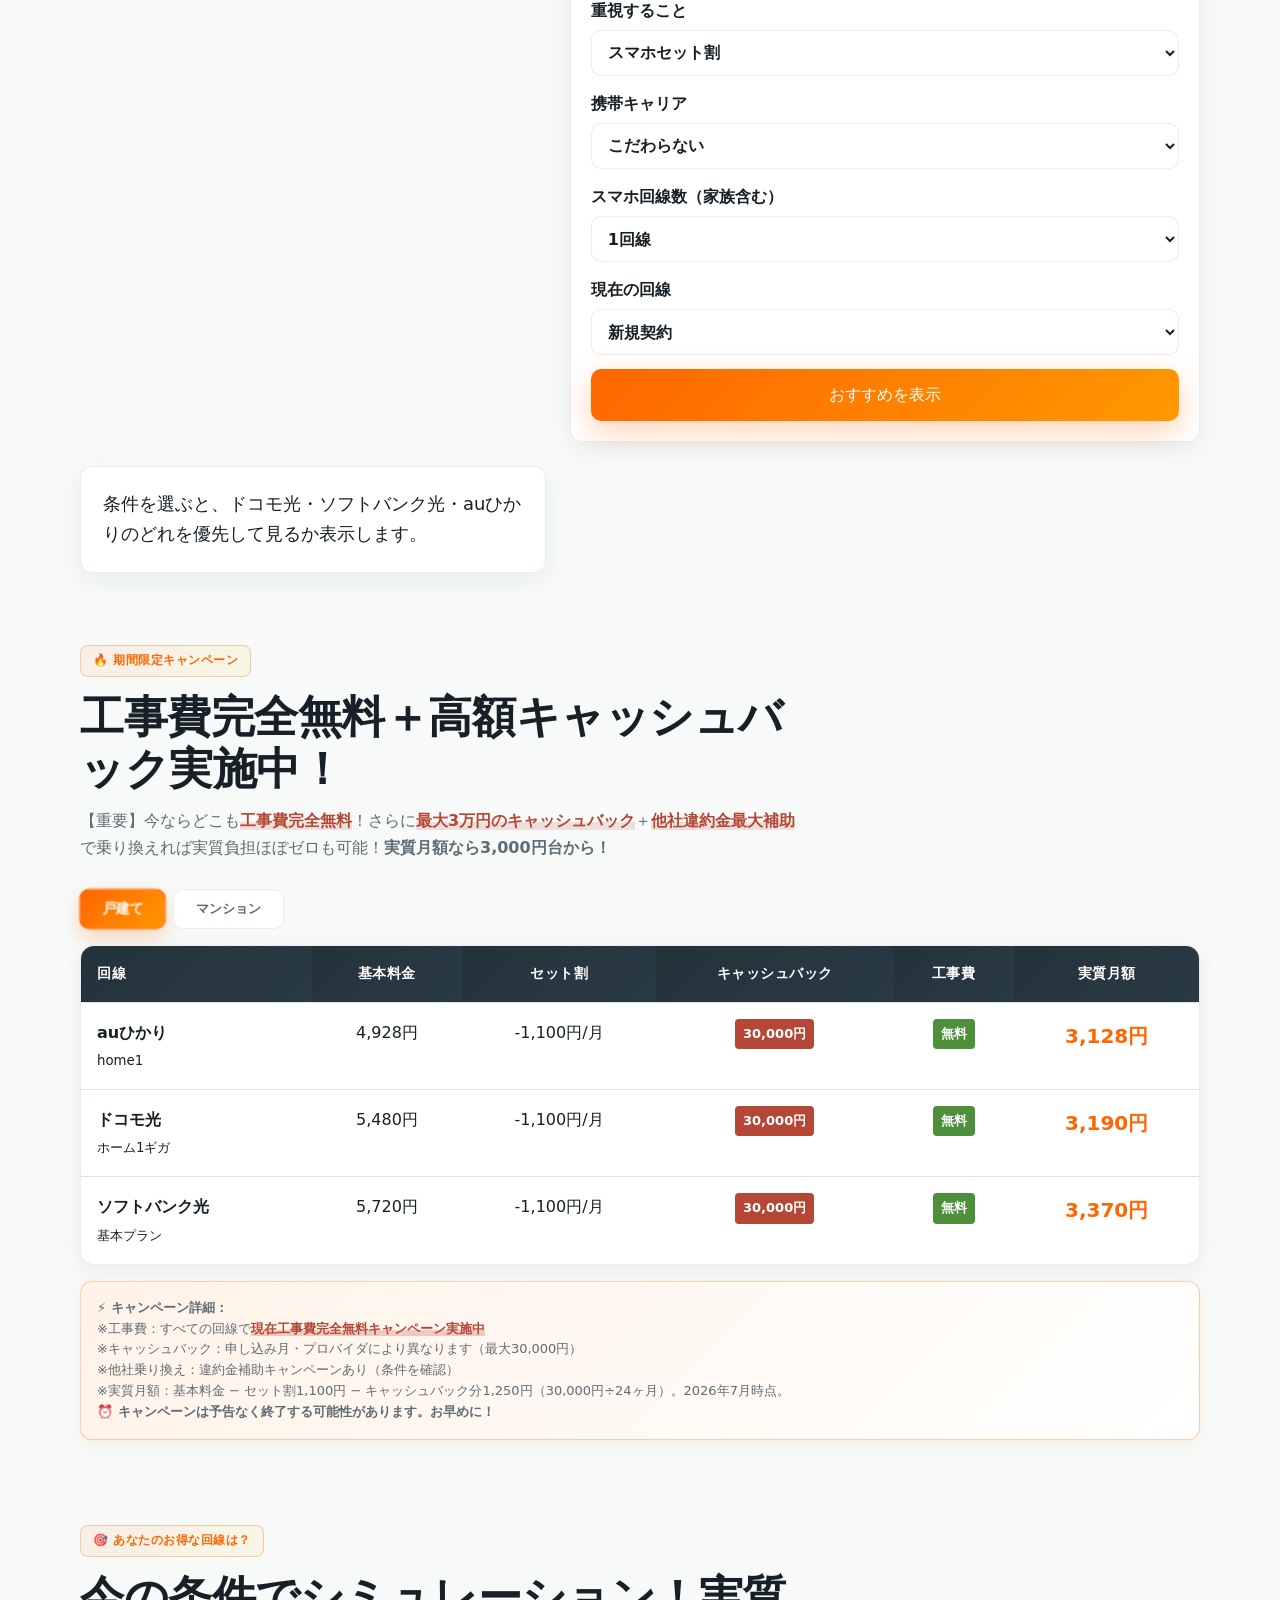
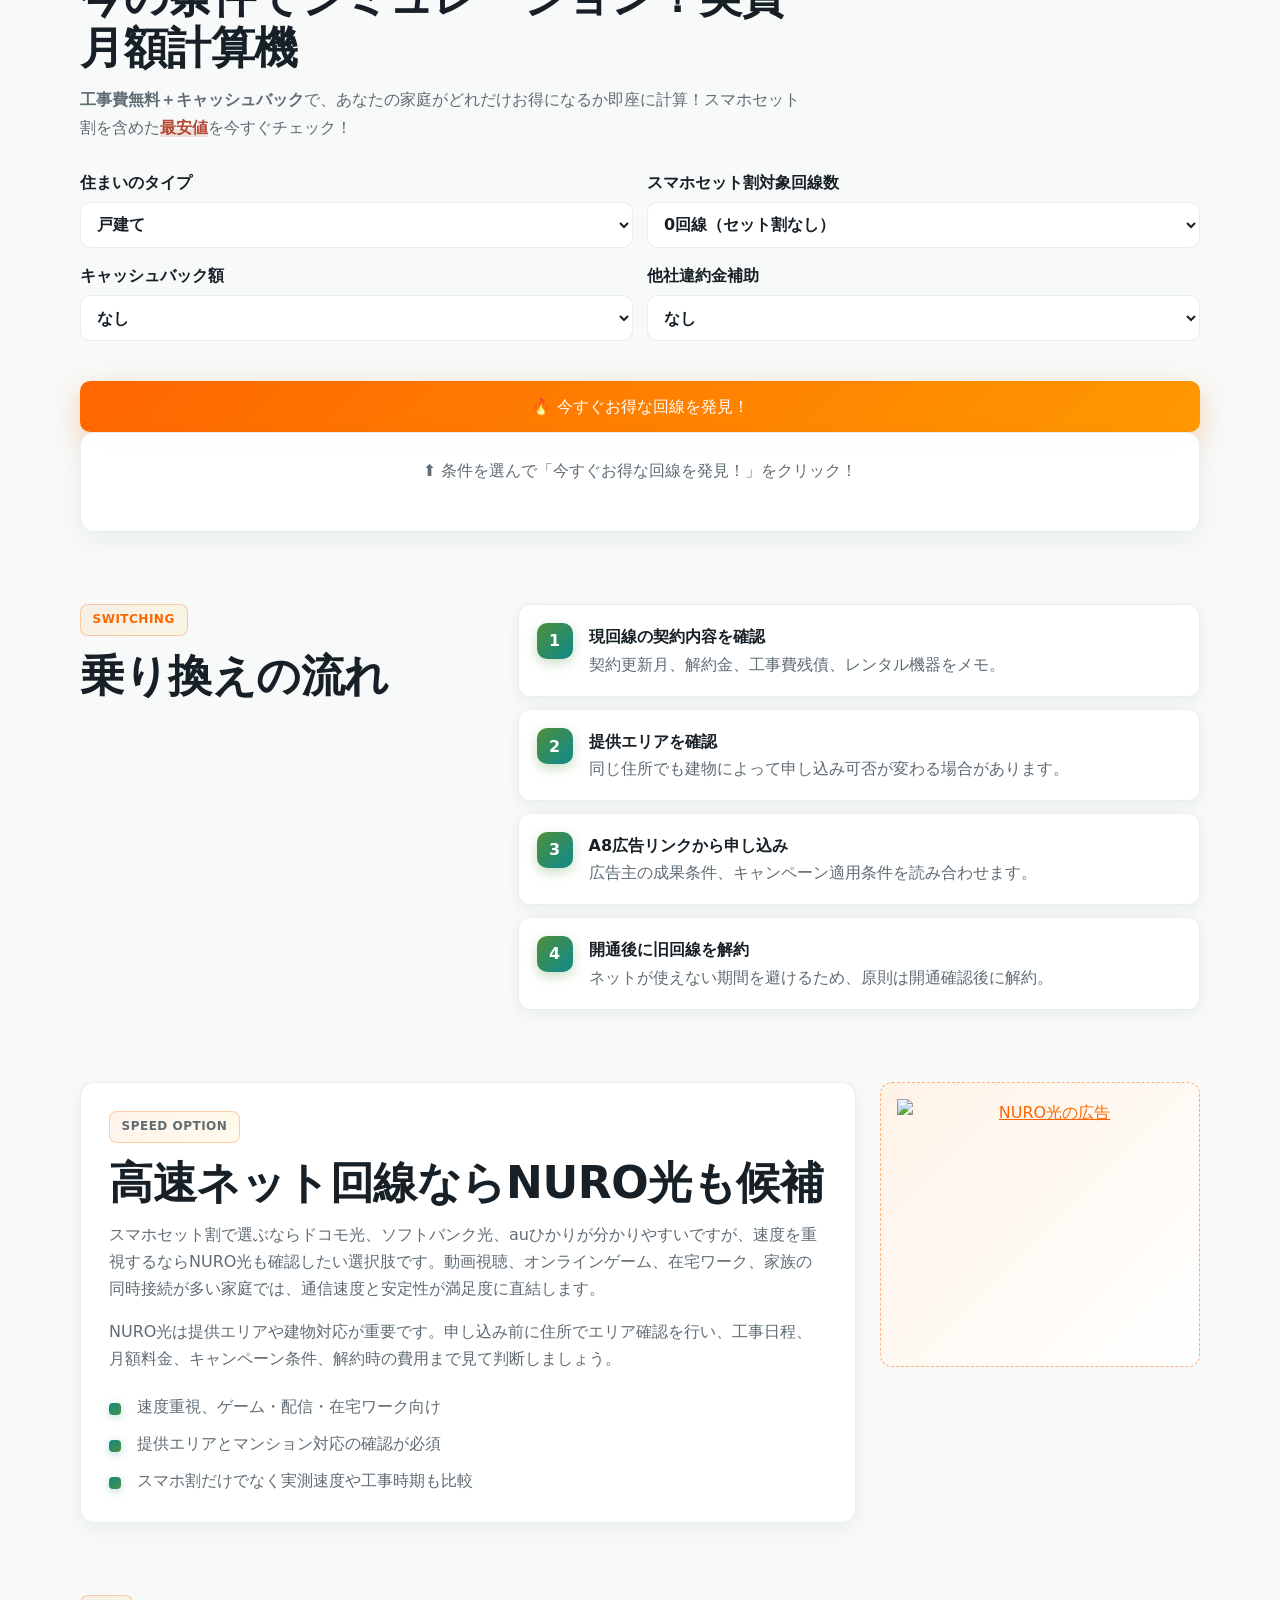
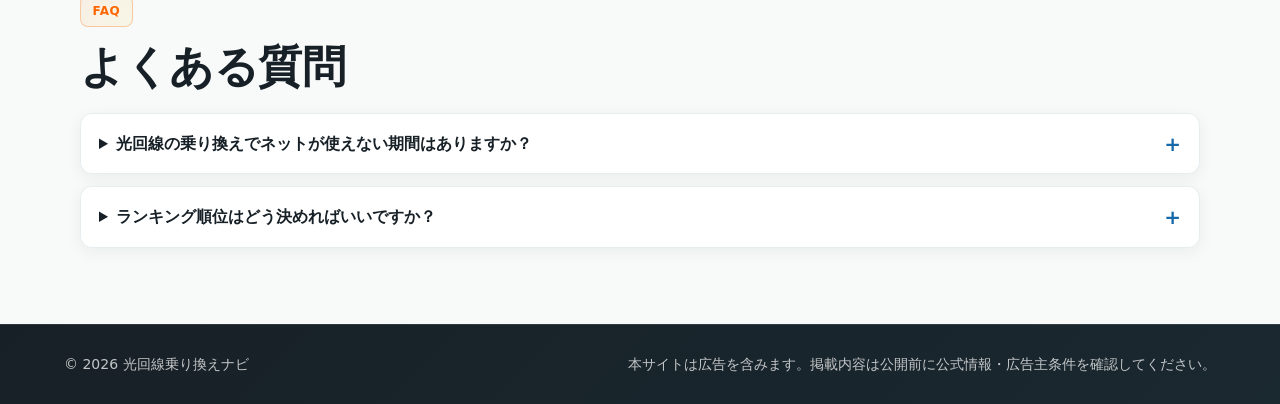
==== commit f564a707: "価格ドットコム風デザインに更新 - ボタン、ランキングカード、バッジをオレンジグラデーションに変更 - ナビゲーション、タブ、ラベルにオレンジ系色を適用 - 価格表示をオレンジ色で強調 - 全体的に価" ====
--- a/index.html
+++ b/index.html
@@ -4,8 +4,8 @@
   <meta charset="utf-8">
   <meta name="viewport" content="width=device-width, initial-scale=1">
   <meta name="google-site-verification" content="5qUDgNI20z6Ml2r75Xr_5_O17BZL3HOw27Z6VLyMhcU" />
-  <title>【2026年7月】光回線・ネット回線比较：wifi・インターネット乗り换えの最安値は？｜工事费完全免费キャンペーン实施中！</title>
-  <meta name="description" content="wifi・インターネット回线の乘り换え比较サイト。ドコモ光、ソフトバンク光、auひかりを料金・速度・セット割で彻底比较。工事费完全免费＋最大30,000円キャッシュバック实施中！実际月额3,128円〜のお得なネット回线选择。">
+  <title>【2026年7月】光回線・ネット回線比較：wifi・インターネット乗り換えの最安値は？｜工事費完全無料キャンペーン実施中！</title>
+  <meta name="description" content="wifi・インターネット回線の乗り換え比較サイト。ドコモ光、ソフトバンク光、auひかりを料金・速度・セット割で徹底比較。工事費完全無料＋最大30,000円キャッシュバック実施中！実質月額3,128円〜のお得なネット回線選択。">
   <meta name="robots" content="index,follow">
   <meta property="og:title" content="【2026年7月】光回線ランキング：ドコモ光・ソフトバンク光・auひかり徹底比較">
   <meta property="og:description" content="工事費完全無料！ドコモ光・ソフトバンク光・auひかりを料金・速度・セット割で徹底比較。">
@@ -33,10 +33,11 @@
 
   <main id="top">
     <section class="hero">
+      <div class="floating-particles" aria-hidden="true"></div>
       <div class="hero-media" aria-hidden="true">
         <img src="assets/hero-fiber.png" alt="">
       </div>
-      <div class="hero-content">
+      <div class="hero-content fade-in-up">
         <p class="disclosure">広告・PRを含みます</p>
         <div class="update-info">
           <span class="update-date">📅 更新日：2026年7月1日</span>
@@ -70,12 +71,12 @@
         <p>【wifi・インターネット回線の乗り換え比較】wifi、ネット、回線の乗り換えから最安値・お得なプランまで徹底比較。料金、速度、セット割、サポート、エリアの5項目を比較評価。<strong>工事費完全無料キャンペーン実施中！</strong></p>
       </div>
 
-      <!-- 大型A8広告バナー -->
+      <!-- 大型A8広告バナー - auひかり -->
       <div class="large-ad-banner" style="text-align: center; margin: 24px 0;">
-        <a href="https://px.a8.net/svt/ejp?a8mat=4AV1SH+CONHRM+3SPO+BQTME9" rel="nofollow">
-          <img border="0" width="300" height="250" alt="" src="https://www29.a8.net/svt/bgt?aid=240522689051&wid=001&eno=01&mid=s00000021942002009000&mc=1">
+        <a href="https://px.a8.net/svt/ejp?a8mat=35LMF5+7FX302+42Y0+631SX" rel="nofollow">
+          <img border="0" width="300" height="250" alt="auひかりの広告" src="https://www29.a8.net/svt/bgt?aid=240522689051&wid=001&eno=01&mid=s00000019044001022000&mc=1">
         </a>
-        <img border="0" width="1" height="1" src="https://www12.a8.net/0.gif?a8mat=4AV1SH+CONHRM+3SPO+BQTME9" alt="">
+        <img border="0" width="1" height="1" src="https://www18.a8.net/0.gif?a8mat=35LMF5+7FX302+42Y0+631SX" alt="">
       </div>
 
       <!-- ランキング1位 -->
@@ -505,20 +506,28 @@
       </div>
     </section>
 
-    <!-- 大型A8広告バナー2 -->
+    <!-- 大型A8広告バナー2 - ドコモ光 -->
     <div class="large-ad-banner" style="text-align: center; margin: 24px 0;">
-      <a href="https://px.a8.net/svt/ejp?a8mat=4AVCO7+A0SPDE+3SPO+CKIQ1T" rel="nofollow">
-        <img border="0" width="300" height="250" alt="" src="https://www21.a8.net/svt/bgt?aid=260109521767&wid=001&eno=01&mid=s00000017718071018000&mc=1">
+      <a href="https://px.a8.net/svt/ejp?a8mat=3HGGXY+5VYC4Y+3SPO+NV9N5" rel="nofollow">
+        <img border="0" width="300" height="250" alt="ドコモ光の広告" src="https://www20.a8.net/svt/bgt?aid=210720454356&wid=001&eno=01&mid=s00000017718004009000&mc=1">
       </a>
-      <img border="0" width="1" height="1" src="https://www15.a8.net/0.gif?a8mat=4AVCO7+A0SPDE+3SPO+CKIQ1T" alt="">
+      <img border="0" width="1" height="1" src="https://www13.a8.net/0.gif?a8mat=3HGGXY+5VYC4Y+3SPO+NV9N5" alt="">
     </div>
 
-    <!-- 大型A8広告バナー3 -->
+    <!-- 大型A8広告バナー3 - ソフトバンク光 -->
     <div class="large-ad-banner" style="text-align: center; margin: 24px 0;">
-      <a href="https://px.a8.net/svt/ejp?a8mat=4B7QWX+2Z6SY+38O0+BXYE9" rel="nofollow">
-        <img border="0" width="300" height="250" alt="" src="https://www24.a8.net/svt/bgt?aid=260701953005&wid=001&eno=01&mid=s00000015120002006000&mc=1">
+      <a href="https://px.a8.net/svt/ejp?a8mat=3HGGXY+6S3QSY+3IB8+5ZMCH" rel="nofollow">
+        <img border="0" width="300" height="250" alt="ソフトバンク光の広告" src="https://www20.a8.net/svt/bgt?aid=210720454410&wid=001&eno=01&mid=s00000016370001006000&mc=1">
       </a>
-      <img border="0" width="1" height="1" src="https://www15.a8.net/0.gif?a8mat=4B7QWX+2Z6SY+38O0+BXYE9" alt="">
+      <img border="0" width="1" height="1" src="https://www15.a8.net/0.gif?a8mat=3HGGXY+6S3QSY+3IB8+5ZMCH" alt="">
+    </div>
+
+    <!-- 大型A8広告バナー4 - コミュファ光 -->
+    <div class="large-ad-banner" style="text-align: center; margin: 24px 0;">
+      <a href="https://px.a8.net/svt/ejp?a8mat=3HGGXY+6F07HU+3HKU+1NL281" rel="nofollow">
+        <img border="0" width="300" height="250" alt="コミュファ光の広告" src="https://www28.a8.net/svt/bgt?aid=210720454388&wid=001&eno=01&mid=s00000016275010008000&mc=1">
+      </a>
+      <img border="0" width="1" height="1" src="https://www19.a8.net/0.gif?a8mat=3HGGXY+6F07HU+3HKU+1NL281" alt="">
     </div>
 
     <section class="section diagnosis" id="diagnosis">
@@ -719,10 +728,10 @@
       </div>
       <aside class="sidebar-ad" aria-label="NURO光広告">
         <div class="ad-slot tall" data-affiliate-slot="sidebar-nuro">
-          <a href="https://px.a8.net/svt/ejp?a8mat=35O2YC+GCTQ2A+2VMU+5YZ75" rel="nofollow sponsored">
-            <img border="0" width="100" height="60" alt="NURO光の広告" src="https://www24.a8.net/svt/bgt?aid=190920180989&wid=001&eno=01&mid=s00000013431001003000&mc=1">
+          <a href="https://px.a8.net/svt/ejp?a8mat=35O2YC+GCTQ2A+2VMU+64RJ5" rel="nofollow sponsored">
+            <img border="0" width="300" height="250" alt="NURO光の広告" src="https://www22.a8.net/svt/bgt?aid=190920180989&wid=001&eno=01&mid=s00000013431001030000&mc=1">
           </a>
-          <img border="0" width="1" height="1" src="https://www18.a8.net/0.gif?a8mat=35O2YC+GCTQ2A+2VMU+5YZ75" alt="">
+          <img border="0" width="1" height="1" src="https://www10.a8.net/0.gif?a8mat=35O2YC+GCTQ2A+2VMU+64RJ5" alt="">
         </div>
       </aside>
     </section>
--- a/styles.css
+++ b/styles.css
@@ -10,21 +10,91 @@
   --amber: #c7831d;
   --red: #b44735;
   --shadow: 0 18px 50px rgba(23, 32, 38, 0.12);
-}
-
-/* 大型広告バナー */
+  /* 価格.com風カラースキーム */
+  --kakaku-orange: #FF6600;
+  --kakaku-orange-light: #FF9900;
+  --kakaku-orange-dark: #CC5200;
+  --kakaku-yellow: #FFCC00;
+  --gradient-start: #0e1d26;
+  --gradient-end: #1a3a4a;
+}
+
+/* モダングラデーションアニメーション */
+@keyframes gradientShift {
+  0%, 100% { background-position: 0% 50%; }
+  50% { background-position: 100% 50%; }
+}
+
+@keyframes patternMove {
+  0% { transform: translate(0, 0); }
+  100% { transform: translate(-50px, -50px); }
+}
+
+@keyframes shine {
+  0% { left: -50%; }
+  100% { left: 150%; }
+}
+
+@keyframes fadeInUp {
+  from {
+    opacity: 0;
+    transform: translateY(30px);
+  }
+  to {
+    opacity: 1;
+    transform: translateY(0);
+  }
+}
+
+@keyframes fadeIn {
+  from { opacity: 0; }
+  to { opacity: 1; }
+}
+
+@keyframes slideInLeft {
+  from {
+    opacity: 0;
+    transform: translateX(-30px);
+  }
+  to {
+    opacity: 1;
+    transform: translateX(0);
+  }
+}
+
+@keyframes pulse {
+  0%, 100% { transform: scale(1); }
+  50% { transform: scale(1.05); }
+}
+
+/* フェードインアニメーションクラス */
+.fade-in-up {
+  animation: fadeInUp 0.6s ease-out forwards;
+}
+
+.fade-in {
+  animation: fadeIn 0.5s ease-out forwards;
+}
+
+.slide-in-left {
+  animation: slideInLeft 0.5s ease-out forwards;
+}
+
+/* 大型広告バナー - モダンスタイル */
 .large-ad-banner {
-  padding: 20px 0;
-  background: linear-gradient(135deg, #fff9e6 0%, #fff 100%);
-  border: 2px solid #f0e0d0;
-  border-radius: 12px;
-  box-shadow: 0 4px 12px rgba(0, 0, 0, 0.08);
+  padding: 24px;
+  background: linear-gradient(135deg, rgba(255, 249, 230, 0.95) 0%, rgba(255, 255, 255, 0.95) 100%);
+  backdrop-filter: blur(10px);
+  border: 2px solid rgba(240, 224, 208, 0.6);
+  border-radius: 16px;
+  box-shadow: 0 8px 24px rgba(0, 0, 0, 0.08);
+  transition: all 0.4s cubic-bezier(0.4, 0, 0.2, 1);
 }
 
 .large-ad-banner:hover {
-  box-shadow: 0 6px 20px rgba(0, 0, 0, 0.12);
-  transform: translateY(-2px);
-  transition: all 0.3s;
+  box-shadow: 0 12px 40px rgba(0, 0, 0, 0.12);
+  transform: translateY(-3px);
+  border-color: rgba(240, 224, 208, 0.9);
 }
 
 /* キャリア別テーマカラー */
@@ -64,6 +134,7 @@
   color: inherit;
 }
 
+/* サイトヘッダー - モダンスタイル */
 .site-header {
   position: sticky;
   top: 0;
@@ -73,9 +144,15 @@
   justify-content: space-between;
   gap: 20px;
   padding: 14px clamp(18px, 5vw, 64px);
-  border-bottom: 1px solid rgba(217, 226, 231, 0.88);
-  background: rgba(255, 255, 255, 0.94);
-  backdrop-filter: blur(12px);
+  border-bottom: 1px solid rgba(217, 226, 231, 0.6);
+  background: rgba(255, 255, 255, 0.96);
+  backdrop-filter: blur(16px);
+  box-shadow: 0 4px 20px rgba(0, 0, 0, 0.05);
+  transition: all 0.3s ease;
+}
+
+.site-header:hover {
+  box-shadow: 0 6px 30px rgba(0, 0, 0, 0.08);
 }
 
 .brand {
@@ -87,12 +164,19 @@
   white-space: nowrap;
 }
 
+/* ブランドマーク - モダンスタイル */
 .brand-mark {
-  width: 28px;
-  height: 28px;
-  border-radius: 7px;
-  background: conic-gradient(from 120deg, var(--blue), var(--teal), var(--green), var(--blue));
+  width: 32px;
+  height: 32px;
+  border-radius: 9px;
+  background: conic-gradient(from 120deg, var(--kakaku-orange), var(--kakaku-orange-light), var(--kakaku-yellow), var(--kakaku-orange));
   box-shadow: inset 0 0 0 4px rgba(255, 255, 255, 0.35);
+  transition: all 0.3s ease;
+}
+
+.brand:hover .brand-mark {
+  transform: rotate(180deg);
+  box-shadow: 0 0 20px rgba(255, 102, 0, 0.4);
 }
 
 .nav {
@@ -103,52 +187,175 @@
   color: var(--muted);
 }
 
+/* ナビゲーションリンク - モダンスタイル */
 .nav a {
   min-height: 40px;
-  padding: 8px 12px;
-  border-radius: 6px;
+  padding: 8px 14px;
+  border-radius: 8px;
   text-decoration: none;
+  transition: all 0.3s ease;
+  position: relative;
+}
+
+.nav a::after {
+  content: '';
+  position: absolute;
+  bottom: 6px;
+  left: 50%;
+  width: 0;
+  height: 2px;
+  background: linear-gradient(90deg, var(--kakaku-orange), var(--kakaku-orange-light));
+  transition: all 0.3s ease;
+  transform: translateX(-50%);
 }
 
 .nav a:hover {
-  background: #edf4f5;
+  background: linear-gradient(135deg, rgba(255, 102, 0, 0.08), rgba(255, 153, 0, 0.08));
   color: var(--ink);
-}
-
+  transform: translateY(-1px);
+}
+
+.nav a:hover::after {
+  width: 80%;
+}
+
+/* ヒーローセクション - モダングラデーション */
 .hero {
   position: relative;
   display: grid;
   min-height: min(720px, calc(100vh - 68px));
   overflow: hidden;
-  background: #0e1d26;
+  background: linear-gradient(135deg, var(--gradient-start) 0%, var(--gradient-end) 50%, #1a4a5a 100%);
+  background-size: 200% 200%;
+  animation: gradientShift 8s ease infinite;
+}
+
+/* 幾何学模様アニメーション背景 */
+.hero::before {
+  content: '';
+  position: absolute;
+  width: 200%;
+  height: 200%;
+  top: -50%;
+  left: -50%;
+  background:
+    radial-gradient(circle, rgba(255,255,255,0.04) 1px, transparent 1px),
+    radial-gradient(circle, rgba(23, 105, 170, 0.06) 1px, transparent 1px),
+    radial-gradient(circle, rgba(15, 138, 139, 0.04) 1px, transparent 1px);
+  background-size: 60px 60px, 40px 40px, 80px 80px;
+  background-position: 0 0, 30px 30px, 60px 60px;
+  animation: patternMove 25s linear infinite;
+  pointer-events: none;
+  z-index: 1;
+}
+
+/* 追加の幾何学模様レイヤー */
+.hero::after {
+  content: '';
+  position: absolute;
+  width: 100%;
+  height: 100%;
+  background:
+    linear-gradient(45deg, transparent 48%, rgba(15, 138, 139, 0.06) 50%, transparent 52%),
+    linear-gradient(-45deg, transparent 48%, rgba(23, 105, 170, 0.06) 50%, transparent 52%);
+  background-size: 120px 120px;
+  animation: patternMove 35s linear infinite reverse;
+  pointer-events: none;
+  z-index: 1;
+}
+
+/* 浮遊するパーティクルエフェクト */
+.hero .floating-particles {
+  position: absolute;
+  inset: 0;
+  pointer-events: none;
+  z-index: 2;
+  overflow: hidden;
+}
+
+.hero .floating-particles::before,
+.hero .floating-particles::after {
+  content: '';
+  position: absolute;
+  width: 4px;
+  height: 4px;
+  background: rgba(255, 255, 255, 0.3);
+  border-radius: 50%;
+  animation: float 15s infinite;
+}
+
+.hero .floating-particles::before {
+  top: 20%;
+  left: 20%;
+  animation-delay: 0s;
+}
+
+.hero .floating-particles::after {
+  top: 60%;
+  left: 70%;
+  animation-delay: 5s;
+}
+
+@keyframes float {
+  0%, 100% {
+    transform: translateY(0) translateX(0);
+    opacity: 0;
+  }
+  10% {
+    opacity: 1;
+  }
+  90% {
+    opacity: 1;
+  }
+  100% {
+    transform: translateY(-200px) translateX(50px);
+    opacity: 0;
+  }
 }
 
 .hero-media {
   position: absolute;
   inset: 0;
+  z-index: 0;
 }
 
 .hero-media img {
   width: 100%;
   height: 100%;
   object-fit: cover;
+  opacity: 0.4;
+  mix-blend-mode: overlay;
 }
 
 .hero-media::after {
   content: "";
   position: absolute;
   inset: 0;
-  background: linear-gradient(90deg, rgba(13, 25, 32, 0.9), rgba(13, 25, 32, 0.62) 48%, rgba(13, 25, 32, 0.2));
+  background: linear-gradient(90deg, rgba(13, 25, 32, 0.85), rgba(13, 25, 32, 0.5) 48%, rgba(13, 25, 32, 0.3));
+  z-index: 1;
 }
 
 .hero-content {
   position: relative;
-  z-index: 1;
+  z-index: 2;
   width: min(720px, calc(100% - 36px));
   margin: auto 0 auto clamp(18px, 7vw, 92px);
   padding: 56px 0;
   color: var(--white);
 }
+
+/* ヒーローコンテンツのアニメーション遅延 */
+.hero-content > * {
+  opacity: 0;
+  animation: fadeInUp 0.6s ease-out forwards;
+}
+
+.hero-content > *:nth-child(1) { animation-delay: 0.1s; }
+.hero-content > *:nth-child(2) { animation-delay: 0.2s; }
+.hero-content > *:nth-child(3) { animation-delay: 0.3s; }
+.hero-content > *:nth-child(4) { animation-delay: 0.4s; }
+.hero-content > *:nth-child(5) { animation-delay: 0.5s; }
+.hero-content > *:nth-child(6) { animation-delay: 0.6s; }
 
 .update-info {
   display: flex;
@@ -157,42 +364,84 @@
   flex-wrap: wrap;
 }
 
+/* ヒーローステータスバッジ - モダンスタイル */
 .update-date,
 .update-status {
   display: inline-flex;
   align-items: center;
-  padding: 6px 12px;
-  border-radius: 6px;
+  padding: 8px 14px;
+  border-radius: 8px;
   font-size: 13px;
   font-weight: 600;
   background: rgba(255, 255, 255, 0.15);
-  backdrop-filter: blur(8px);
+  backdrop-filter: blur(12px);
+  border: 1px solid rgba(255, 255, 255, 0.2);
+  transition: all 0.3s ease;
+}
+
+.update-date:hover {
+  background: rgba(255, 255, 255, 0.2);
+  transform: scale(1.02);
 }
 
 .update-status {
-  color: #4d8f3a;
-  background: rgba(77, 143, 58, 0.2);
-}
-
+  color: var(--kakaku-orange);
+  background: linear-gradient(135deg, rgba(255, 102, 0, 0.25), rgba(255, 153, 0, 0.15));
+  border-color: rgba(255, 102, 0, 0.3);
+  animation: pulse 2s ease-in-out infinite;
+}
+
+/* ヒーローステータス - モダンスタイル */
+.hero-stats {
+  display: grid;
+  grid-template-columns: repeat(3, minmax(0, 1fr));
+  gap: 12px;
+  max-width: 520px;
+  margin: 34px 0 0;
+}
+
+.hero-stats div {
+  padding: 16px;
+  border: 1px solid rgba(255, 255, 255, 0.25);
+  border-radius: 12px;
+  background: rgba(255, 255, 255, 0.12);
+  backdrop-filter: blur(10px);
+  transition: all 0.3s ease;
+}
+
+.hero-stats div:hover {
+  background: rgba(255, 255, 255, 0.18);
+  transform: translateY(-2px);
+  border-color: rgba(255, 255, 255, 0.35);
+}
+
+/* ディスクロージャーとアイブロウ - モダンスタイル */
 .disclosure,
 .eyebrow {
   display: inline-flex;
   align-items: center;
-  min-height: 30px;
+  min-height: 32px;
   margin: 0 0 14px;
-  padding: 3px 10px;
-  border: 1px solid rgba(255, 255, 255, 0.35);
-  border-radius: 6px;
+  padding: 4px 12px;
+  border: 1px solid rgba(255, 255, 255, 0.3);
+  border-radius: 8px;
   font-size: 12px;
   font-weight: 800;
-  letter-spacing: 0;
+  letter-spacing: 0.5px;
   text-transform: uppercase;
+  backdrop-filter: blur(8px);
+  transition: all 0.3s ease;
 }
 
 .eyebrow {
-  border-color: rgba(15, 138, 139, 0.28);
-  color: var(--teal);
-  background: #eef8f5;
+  border-color: rgba(255, 102, 0, 0.3);
+  color: var(--kakaku-orange);
+  background: linear-gradient(135deg, rgba(255, 102, 0, 0.08), rgba(255, 204, 0, 0.08));
+}
+
+.eyebrow:hover {
+  transform: scale(1.02);
+  box-shadow: 0 4px 12px rgba(255, 102, 0, 0.15);
 }
 
 h1,
@@ -202,17 +451,21 @@
   margin-top: 0;
 }
 
+/* タイポグラフィ - モダン強調 */
 h1 {
   max-width: 760px;
   margin-bottom: 20px;
   font-size: clamp(38px, 6vw, 76px);
   line-height: 1.05;
+  text-shadow: 0 2px 20px rgba(0, 0, 0, 0.3);
+  letter-spacing: -0.02em;
 }
 
 h2 {
   margin-bottom: 12px;
   font-size: clamp(28px, 3.8vw, 44px);
   line-height: 1.18;
+  letter-spacing: -0.01em;
 }
 
 h3 {
@@ -223,8 +476,10 @@
 
 .lead {
   max-width: 620px;
-  color: rgba(255, 255, 255, 0.88);
+  color: rgba(255, 255, 255, 0.92);
   font-size: clamp(17px, 2.2vw, 21px);
+  line-height: 1.6;
+  text-shadow: 0 1px 10px rgba(0, 0, 0, 0.2);
 }
 
 .hero-actions {
@@ -234,6 +489,7 @@
   margin-top: 30px;
 }
 
+/* ボタンとCTA - モダングラデーションとシャインエフェクト */
 .button {
   display: inline-flex;
   align-items: center;
@@ -241,23 +497,81 @@
   min-height: 48px;
   padding: 12px 18px;
   border: 1px solid transparent;
-  border-radius: 7px;
+  border-radius: 10px;
   font-weight: 800;
   text-decoration: none;
   cursor: pointer;
   font: inherit;
+  transition: all 0.3s ease;
+  position: relative;
+  overflow: hidden;
 }
 
 .button.primary {
   color: #fff;
-  background: var(--red);
-  box-shadow: 0 10px 24px rgba(180, 71, 53, 0.28);
+  background: linear-gradient(135deg, var(--kakaku-orange) 0%, var(--kakaku-orange-light) 50%, var(--kakaku-orange) 100%);
+  background-size: 200% 200%;
+  box-shadow: 0 10px 30px rgba(255, 102, 0, 0.3);
+  border: none;
+}
+
+.button.primary:hover {
+  transform: scale(1.05);
+  box-shadow: 0 15px 40px rgba(255, 102, 0, 0.4);
+  background-position: 100% 0;
+}
+
+/* プライマリボタンのシャインエフェクト */
+.button.primary::before {
+  content: '';
+  position: absolute;
+  top: -50%;
+  left: -50%;
+  width: 200%;
+  height: 200%;
+  background: linear-gradient(
+    to right,
+    transparent,
+    rgba(255, 255, 255, 0.3),
+    transparent
+  );
+  transform: rotate(45deg);
+  transition: left 0.5s;
+  opacity: 0;
+}
+
+.button.primary:hover::before {
+  animation: shine 0.75s;
+  opacity: 1;
 }
 
 .button.secondary {
   color: #fff;
-  border-color: rgba(255, 255, 255, 0.45);
-  background: rgba(255, 255, 255, 0.12);
+  border-color: rgba(255, 255, 255, 0.5);
+  background: rgba(255, 255, 255, 0.15);
+  backdrop-filter: blur(5px);
+}
+
+.button.secondary:hover {
+  background: rgba(255, 255, 255, 0.25);
+  border-color: rgba(255, 255, 255, 0.7);
+  transform: scale(1.03);
+  box-shadow: 0 10px 30px rgba(255, 255, 255, 0.2);
+}
+
+/* セカンダリボタンのグローエフェクト */
+.button.secondary::after {
+  content: '';
+  position: absolute;
+  inset: 0;
+  border-radius: 10px;
+  background: radial-gradient(circle at var(--mouse-x, 50%) var(--mouse-y, 50%), rgba(255, 255, 255, 0.1), transparent 50%);
+  opacity: 0;
+  transition: opacity 0.3s;
+}
+
+.button.secondary:hover::after {
+  opacity: 1;
 }
 
 .hero-stats {
@@ -292,14 +606,23 @@
   margin: 0 auto;
 }
 
+/* ノーティスセクション - モダンスタイル */
 .notice {
   margin-top: 26px;
-  padding: 14px 16px;
-  border: 1px solid #ead6a8;
-  border-radius: 8px;
+  padding: 16px 20px;
+  border: 1px solid rgba(234, 214, 168, 0.5);
+  border-radius: 12px;
   color: #5d4418;
-  background: #fff7e8;
+  background: linear-gradient(135deg, rgba(255, 247, 232, 0.95), rgba(255, 249, 230, 0.95));
+  backdrop-filter: blur(10px);
   font-size: 14px;
+  box-shadow: 0 4px 16px rgba(0, 0, 0, 0.05);
+  transition: all 0.3s ease;
+}
+
+.notice:hover {
+  box-shadow: 0 6px 20px rgba(0, 0, 0, 0.08);
+  border-color: rgba(234, 214, 168, 0.8);
 }
 
 .section {
@@ -325,20 +648,76 @@
   gap: 18px;
 }
 
+/* カードデザイン - ガラスモーフィズムとモダンエフェクト */
 .provider-card {
   display: flex;
   min-height: 100%;
   flex-direction: column;
   padding: 22px;
-  border: 1px solid var(--line);
-  border-radius: 8px;
-  background: var(--white);
-  box-shadow: 0 8px 24px rgba(23, 32, 38, 0.06);
+  border: 1px solid rgba(255, 255, 255, 0.2);
+  border-radius: 12px;
+  background: rgba(255, 255, 255, 0.95);
+  backdrop-filter: blur(10px);
+  box-shadow: 0 8px 32px rgba(0, 0, 0, 0.1);
+  transition: all 0.3s cubic-bezier(0.4, 0, 0.2, 1);
+  position: relative;
+  overflow: hidden;
+}
+
+/* カードのグラデーションボーダー効果 */
+.provider-card::before {
+  content: '';
+  position: absolute;
+  inset: 0;
+  border-radius: 12px;
+  padding: 1px;
+  background: linear-gradient(135deg, rgba(255, 102, 0, 0.3), rgba(255, 153, 0, 0.3), rgba(255, 204, 0, 0.3));
+  -webkit-mask: linear-gradient(#fff 0 0) content-box, linear-gradient(#fff 0 0);
+  -webkit-mask-composite: xor;
+  mask-composite: exclude;
+  opacity: 0;
+  transition: opacity 0.3s ease;
+}
+
+.provider-card:hover {
+  transform: translateY(-8px) scale(1.02);
+  box-shadow: 0 20px 60px rgba(0, 0, 0, 0.15);
+}
+
+.provider-card:hover::before {
+  opacity: 1;
 }
 
 .provider-card.best {
-  border-color: rgba(23, 105, 170, 0.36);
-  box-shadow: var(--shadow);
+  border-color: rgba(255, 102, 0, 0.5);
+  background: linear-gradient(135deg, rgba(255, 102, 0, 0.05), rgba(255, 255, 255, 0.95));
+  box-shadow: 0 12px 40px rgba(255, 102, 0, 0.15);
+}
+
+.provider-card.best:hover {
+  box-shadow: 0 24px 70px rgba(255, 102, 0, 0.25);
+  transform: translateY(-10px) scale(1.02);
+}
+
+/* カード内の光沢エフェクト */
+.provider-card::after {
+  content: '';
+  position: absolute;
+  top: 0;
+  left: -100%;
+  width: 100%;
+  height: 100%;
+  background: linear-gradient(
+    90deg,
+    transparent,
+    rgba(255, 255, 255, 0.2),
+    transparent
+  );
+  transition: left 0.5s;
+}
+
+.provider-card:hover::after {
+  left: 100%;
 }
 
 .rank {
@@ -347,7 +726,7 @@
   padding: 4px 9px;
   border-radius: 6px;
   color: #fff;
-  background: var(--blue);
+  background: var(--kakaku-orange);
   font-size: 13px;
   font-weight: 800;
 }
@@ -364,17 +743,26 @@
   padding-left: 20px;
 }
 
+/* 広告スロット - モダンスタイル */
 .ad-slot {
   display: grid;
   min-height: 96px;
   margin-top: auto;
   place-items: center;
-  padding: 14px;
-  border: 1px dashed rgba(23, 105, 170, 0.55);
-  border-radius: 8px;
-  color: var(--blue);
-  background: #eef6fb;
+  padding: 16px;
+  border: 1px dashed rgba(255, 102, 0, 0.5);
+  border-radius: 12px;
+  color: var(--kakaku-orange);
+  background: linear-gradient(135deg, rgba(255, 242, 230, 0.95), rgba(255, 255, 255, 0.95));
+  backdrop-filter: blur(10px);
   text-align: center;
+  transition: all 0.3s ease;
+}
+
+.ad-slot:hover {
+  transform: translateY(-2px);
+  box-shadow: 0 8px 20px rgba(255, 102, 0, 0.12);
+  border-color: rgba(255, 102, 0, 0.7);
 }
 
 .ad-slot span {
@@ -404,12 +792,20 @@
   align-items: start;
 }
 
+/* ダイアグノシスパネル - モダンスタイル */
 .diagnosis-panel,
 .result {
-  border: 1px solid var(--line);
-  border-radius: 8px;
-  background: var(--white);
+  border: 1px solid rgba(217, 226, 231, 0.6);
+  border-radius: 12px;
+  background: rgba(255, 255, 255, 0.95);
+  backdrop-filter: blur(10px);
   box-shadow: 0 8px 24px rgba(23, 32, 38, 0.06);
+  transition: all 0.3s ease;
+}
+
+.diagnosis-panel:hover,
+.result:hover {
+  box-shadow: 0 12px 32px rgba(23, 32, 38, 0.1);
 }
 
 .diagnosis-panel {
@@ -424,15 +820,30 @@
   font-weight: 800;
 }
 
+/* フォーム要素 - モダンスタイル */
 select {
   min-height: 46px;
   width: 100%;
-  border: 1px solid var(--line);
-  border-radius: 7px;
+  border: 1px solid rgba(217, 226, 231, 0.6);
+  border-radius: 10px;
   padding: 8px 12px;
   color: var(--ink);
-  background: #fff;
+  background: rgba(255, 255, 255, 0.9);
+  backdrop-filter: blur(5px);
   font: inherit;
+  transition: all 0.3s ease;
+  cursor: pointer;
+}
+
+select:hover {
+  border-color: rgba(255, 102, 0, 0.5);
+  box-shadow: 0 4px 12px rgba(255, 102, 0, 0.1);
+}
+
+select:focus {
+  outline: none;
+  border-color: var(--kakaku-orange);
+  box-shadow: 0 0 0 3px rgba(255, 102, 0, 0.15);
 }
 
 .result {
@@ -448,11 +859,19 @@
   line-height: 1.25;
 }
 
+/* テーブルラップ - モダンスタイル */
 .table-wrap {
   overflow-x: auto;
-  border: 1px solid var(--line);
-  border-radius: 8px;
-  background: var(--white);
+  border: 1px solid rgba(217, 226, 231, 0.6);
+  border-radius: 14px;
+  background: rgba(255, 255, 255, 0.95);
+  backdrop-filter: blur(10px);
+  box-shadow: 0 6px 20px rgba(23, 32, 38, 0.06);
+  transition: all 0.3s ease;
+}
+
+.table-wrap:hover {
+  box-shadow: 0 10px 28px rgba(23, 32, 38, 0.1);
 }
 
 table {
@@ -469,10 +888,13 @@
   vertical-align: top;
 }
 
+/* テーブルヘッダー - モダンスタイル */
 th {
   color: #fff;
-  background: #24323a;
+  background: linear-gradient(135deg, #24323a, #2a3a44);
   font-size: 14px;
+  font-weight: 700;
+  letter-spacing: 0.5px;
 }
 
 tr:last-child td {
@@ -495,13 +917,23 @@
   counter-reset: step;
 }
 
+/* ステップセクション - モダンスタイル */
 .steps li {
   position: relative;
   min-height: 92px;
   padding: 18px 18px 18px 70px;
-  border: 1px solid var(--line);
-  border-radius: 8px;
-  background: var(--white);
+  border: 1px solid rgba(217, 226, 231, 0.6);
+  border-radius: 12px;
+  background: rgba(255, 255, 255, 0.95);
+  backdrop-filter: blur(10px);
+  box-shadow: 0 4px 16px rgba(23, 32, 38, 0.06);
+  transition: all 0.3s ease;
+}
+
+.steps li:hover {
+  transform: translateX(8px);
+  box-shadow: 0 8px 24px rgba(23, 32, 38, 0.1);
+  border-color: rgba(23, 105, 170, 0.3);
 }
 
 .steps li::before {
@@ -514,10 +946,17 @@
   width: 36px;
   height: 36px;
   place-items: center;
-  border-radius: 8px;
+  border-radius: 10px;
   color: #fff;
-  background: var(--green);
+  background: linear-gradient(135deg, var(--green), var(--teal));
   font-weight: 900;
+  box-shadow: 0 4px 12px rgba(77, 143, 58, 0.3);
+  transition: all 0.3s ease;
+}
+
+.steps li:hover::before {
+  transform: scale(1.1);
+  box-shadow: 0 6px 16px rgba(77, 143, 58, 0.4);
 }
 
 .steps span {
@@ -531,11 +970,19 @@
   gap: 24px;
 }
 
+/* アーティクルメイン - モダンスタイル */
 .article-main {
   padding: 28px;
-  border: 1px solid var(--line);
-  border-radius: 8px;
-  background: var(--white);
+  border: 1px solid rgba(217, 226, 231, 0.6);
+  border-radius: 14px;
+  background: rgba(255, 255, 255, 0.95);
+  backdrop-filter: blur(10px);
+  box-shadow: 0 6px 20px rgba(23, 32, 38, 0.06);
+  transition: all 0.3s ease;
+}
+
+.article-main:hover {
+  box-shadow: 0 10px 30px rgba(23, 32, 38, 0.1);
 }
 
 .check-list {
@@ -546,10 +993,17 @@
   list-style: none;
 }
 
+/* チェックリスト - モダンスタイル */
 .check-list li {
   position: relative;
   padding-left: 28px;
   color: var(--muted);
+  transition: all 0.2s ease;
+}
+
+.check-list li:hover {
+  color: var(--ink);
+  transform: translateX(4px);
 }
 
 .check-list li::before {
@@ -560,9 +1014,17 @@
   width: 12px;
   height: 12px;
   border-radius: 4px;
-  background: var(--teal);
-}
-
+  background: linear-gradient(135deg, var(--teal), var(--green));
+  box-shadow: 0 2px 8px rgba(15, 138, 139, 0.3);
+  transition: all 0.2s ease;
+}
+
+.check-list li:hover::before {
+  transform: scale(1.1);
+  box-shadow: 0 3px 10px rgba(15, 138, 139, 0.4);
+}
+
+/* サイドバー広告 - モダンスタイル */
 .sidebar-ad {
   align-self: start;
   position: sticky;
@@ -573,18 +1035,40 @@
   min-height: 250px;
 }
 
+/* スティッキーエフェクト */
+.sidebar-ad .ad-slot {
+  transition: all 0.3s ease;
+}
+
+.sidebar-ad .ad-slot:hover {
+  box-shadow: 0 12px 32px rgba(23, 105, 170, 0.15);
+}
+
 .faq {
   padding-bottom: 76px;
 }
 
+/* ディテール要素 - モダンスタイル */
 details {
-  border: 1px solid var(--line);
-  border-radius: 8px;
-  background: var(--white);
+  border: 1px solid rgba(217, 226, 231, 0.6);
+  border-radius: 12px;
+  background: rgba(255, 255, 255, 0.95);
+  backdrop-filter: blur(10px);
+  box-shadow: 0 4px 16px rgba(23, 32, 38, 0.06);
+  transition: all 0.3s ease;
+}
+
+details:hover {
+  box-shadow: 0 8px 24px rgba(23, 32, 38, 0.1);
+  border-color: rgba(23, 105, 170, 0.3);
+}
+
+details[open] {
+  box-shadow: 0 8px 28px rgba(23, 32, 38, 0.12);
 }
 
 details + details {
-  margin-top: 10px;
+  margin-top: 12px;
 }
 
 summary {
@@ -592,25 +1076,49 @@
   padding: 16px 18px;
   font-weight: 850;
   cursor: pointer;
+  transition: all 0.2s ease;
+  position: relative;
+}
+
+summary::after {
+  content: '+';
+  position: absolute;
+  right: 18px;
+  top: 50%;
+  transform: translateY(-50%);
+  font-size: 20px;
+  font-weight: 900;
+  transition: transform 0.3s ease;
+  color: var(--blue);
+}
+
+details[open] summary::after {
+  transform: translateY(-50%) rotate(45deg);
 }
 
 details p {
   padding: 0 18px 18px;
 }
 
+/* フッター - モダンスタイル */
 .footer {
   display: flex;
   flex-wrap: wrap;
   justify-content: space-between;
   gap: 10px;
-  padding: 24px clamp(18px, 5vw, 64px);
+  padding: 28px clamp(18px, 5vw, 64px);
   color: rgba(255, 255, 255, 0.74);
-  background: #172026;
+  background: linear-gradient(135deg, #172026, #1a2830);
   font-size: 14px;
+  border-top: 1px solid rgba(255, 255, 255, 0.1);
 }
 
 .footer p {
   margin: 0;
+}
+
+.footer:hover {
+  background: linear-gradient(135deg, #1a2830, #1d3038);
 }
 
 /* 料金比較表 */
@@ -620,27 +1128,48 @@
   margin-bottom: 16px;
 }
 
+/* 料金タブ - モダンスタイル */
 .fee-tab {
   min-height: 40px;
-  padding: 8px 20px;
-  border: 1px solid var(--line);
-  border-radius: 6px;
-  color: var(--muted);
-  background: var(--white);
+  padding: 10px 22px;
+  border: 1px solid rgba(217, 226, 231, 0.6);
+  border-radius: 10px;
+  color: var(--muted);
+  background: rgba(255, 255, 255, 0.9);
+  backdrop-filter: blur(5px);
   font-weight: 700;
   cursor: pointer;
-  transition: all 0.2s;
+  transition: all 0.3s ease;
+  position: relative;
+  overflow: hidden;
+}
+
+.fee-tab::before {
+  content: '';
+  position: absolute;
+  inset: 0;
+  background: linear-gradient(135deg, rgba(255, 102, 0, 0.1), rgba(255, 153, 0, 0.1));
+  opacity: 0;
+  transition: opacity 0.3s;
 }
 
 .fee-tab:hover {
-  border-color: var(--blue);
-  color: var(--blue);
+  border-color: var(--kakaku-orange);
+  color: var(--kakaku-orange);
+  transform: translateY(-2px);
+  box-shadow: 0 6px 16px rgba(255, 102, 0, 0.15);
+}
+
+.fee-tab:hover::before {
+  opacity: 1;
 }
 
 .fee-tab.active {
   color: #fff;
-  border-color: var(--blue);
-  background: var(--blue);
+  border-color: var(--kakaku-orange);
+  background: linear-gradient(135deg, var(--kakaku-orange), var(--kakaku-orange-light));
+  box-shadow: 0 8px 20px rgba(255, 102, 0, 0.25);
+  transform: scale(1.02);
 }
 
 .fee-table th,
@@ -653,15 +1182,26 @@
   text-align: left;
 }
 
-.fee-note {
+/* 料金ノート - モダンスタイル */
+.fee-note,
+.calc-note {
   margin-top: 16px;
-  padding: 14px;
-  border: 1px solid rgba(23, 105, 170, 0.2);
-  border-radius: 8px;
+  padding: 16px;
+  border: 1px solid rgba(255, 102, 0, 0.3);
+  border-radius: 12px;
   color: var(--muted);
   font-size: 13px;
   line-height: 1.6;
-  background: #eef6fb;
+  background: linear-gradient(135deg, rgba(255, 242, 230, 0.95), rgba(255, 255, 255, 0.95));
+  backdrop-filter: blur(10px);
+  box-shadow: 0 4px 16px rgba(255, 102, 0, 0.08);
+  transition: all 0.3s ease;
+}
+
+.fee-note:hover,
+.calc-note:hover {
+  box-shadow: 0 6px 20px rgba(255, 102, 0, 0.12);
+  border-color: rgba(255, 102, 0, 0.5);
 }
 
 /* 計算機 */
@@ -677,13 +1217,20 @@
   margin-bottom: 20px;
 }
 
+/* 計算機結果 - モダンスタイル */
 .calculator-result {
   min-height: 100px;
-  padding: 22px;
-  border: 1px solid var(--line);
-  border-radius: 8px;
-  background: var(--white);
+  padding: 24px;
+  border: 1px solid rgba(217, 226, 231, 0.6);
+  border-radius: 14px;
+  background: rgba(255, 255, 255, 0.95);
+  backdrop-filter: blur(10px);
   box-shadow: 0 8px 24px rgba(23, 32, 38, 0.06);
+  transition: all 0.3s ease;
+}
+
+.calculator-result:hover {
+  box-shadow: 0 12px 32px rgba(23, 32, 38, 0.1);
 }
 
 .calculator-result .placeholder {
@@ -691,14 +1238,23 @@
   text-align: center;
 }
 
+/* 計算機サマリー - モダンスタイル */
 .calc-summary {
   margin-bottom: 20px;
-  padding: 12px;
-  border: 1px solid var(--line);
-  border-radius: 6px;
+  padding: 14px 16px;
+  border: 1px solid rgba(217, 226, 231, 0.6);
+  border-radius: 10px;
   color: var(--muted);
   font-size: 14px;
-  background: var(--paper);
+  background: linear-gradient(135deg, rgba(247, 250, 249, 0.95), rgba(255, 255, 255, 0.95));
+  backdrop-filter: blur(10px);
+  box-shadow: 0 4px 12px rgba(23, 32, 38, 0.05);
+  transition: all 0.3s ease;
+}
+
+.calc-summary:hover {
+  box-shadow: 0 6px 16px rgba(23, 32, 38, 0.08);
+  border-color: rgba(23, 105, 170, 0.3);
 }
 
 .calc-results {
@@ -708,23 +1264,33 @@
   margin-bottom: 16px;
 }
 
+/* 計算機結果カード - モダンスタイル */
 .calc-result-card {
   position: relative;
-  padding: 18px;
-  border: 1px solid var(--line);
-  border-radius: 8px;
-  background: var(--white);
-  transition: all 0.2s;
+  padding: 20px;
+  border: 1px solid rgba(217, 226, 231, 0.6);
+  border-radius: 12px;
+  background: rgba(255, 255, 255, 0.95);
+  backdrop-filter: blur(10px);
+  box-shadow: 0 6px 20px rgba(23, 32, 38, 0.06);
+  transition: all 0.3s cubic-bezier(0.4, 0, 0.2, 1);
 }
 
 .calc-result-card:hover {
-  border-color: var(--blue);
-  box-shadow: 0 4px 16px rgba(23, 105, 170, 0.15);
+  transform: translateY(-6px);
+  border-color: rgba(23, 105, 170, 0.5);
+  box-shadow: 0 12px 32px rgba(23, 105, 170, 0.15);
 }
 
 .calc-result-card.best {
-  border-color: rgba(23, 105, 170, 0.36);
-  box-shadow: 0 8px 24px rgba(23, 32, 38, 0.12);
+  border-color: rgba(23, 105, 170, 0.5);
+  background: linear-gradient(135deg, rgba(23, 105, 170, 0.08), rgba(255, 255, 255, 0.95));
+  box-shadow: 0 10px 28px rgba(23, 105, 170, 0.15);
+}
+
+.calc-result-card.best:hover {
+  box-shadow: 0 16px 40px rgba(23, 105, 170, 0.25);
+  transform: translateY(-8px);
 }
 
 .best-badge {
@@ -815,40 +1381,80 @@
 }
 
 .real-price {
-  color: var(--red) !important;
+  color: var(--kakaku-orange) !important;
   font-size: 20px !important;
 }
 
-/* 価格.com風ランキング */
+/* 価格.com風ランキング - モダンアップデート */
 .ranking-item {
   display: grid;
   grid-template-columns: 80px 1fr;
   gap: 24px;
   margin-bottom: 32px;
   padding: 28px;
-  border: 1px solid var(--line);
-  border-radius: 12px;
-  background: var(--white);
-  box-shadow: 0 4px 16px rgba(23, 32, 38, 0.08);
-  transition: all 0.3s;
+  border: 1px solid rgba(217, 226, 231, 0.6);
+  border-radius: 16px;
+  background: rgba(255, 255, 255, 0.95);
+  backdrop-filter: blur(10px);
+  box-shadow: 0 4px 24px rgba(23, 32, 38, 0.08);
+  transition: all 0.4s cubic-bezier(0.4, 0, 0.2, 1);
+  position: relative;
+  overflow: hidden;
+}
+
+/* ランキングアイテムの背景アニメーション */
+.ranking-item::before {
+  content: '';
+  position: absolute;
+  top: 0;
+  left: 0;
+  right: 0;
+  height: 4px;
+  background: linear-gradient(90deg, var(--kakaku-orange), var(--kakaku-orange-light), var(--kakaku-yellow));
+  opacity: 0;
+  transition: opacity 0.3s;
 }
 
 .ranking-item:hover {
-  box-shadow: 0 8px 32px rgba(23, 32, 38, 0.12);
-  transform: translateY(-2px);
+  box-shadow: 0 12px 48px rgba(23, 32, 38, 0.15);
+  transform: translateY(-4px);
+  border-color: rgba(255, 102, 0, 0.3);
+}
+
+.ranking-item:hover::before {
+  opacity: 1;
 }
 
 .ranking-item.rank-1 {
-  border-color: rgba(255, 215, 0, 0.5);
-  box-shadow: 0 8px 32px rgba(255, 215, 0, 0.15);
+  border-color: rgba(255, 102, 0, 0.6);
+  background: linear-gradient(135deg, rgba(255, 102, 0, 0.08), rgba(255, 255, 255, 0.95));
+  box-shadow: 0 8px 32px rgba(255, 102, 0, 0.15);
+}
+
+.ranking-item.rank-1::before {
+  background: linear-gradient(90deg, var(--kakaku-orange), var(--kakaku-orange-light), var(--kakaku-yellow));
+  opacity: 1;
+}
+
+.ranking-item.rank-1:hover {
+  box-shadow: 0 16px 56px rgba(255, 102, 0, 0.25);
+  transform: translateY(-6px);
 }
 
 .ranking-item.rank-2 {
-  border-color: rgba(192, 192, 192, 0.5);
+  border-color: rgba(204, 82, 0, 0.5);
+}
+
+.ranking-item.rank-2::before {
+  background: linear-gradient(90deg, var(--kakaku-orange-dark), var(--kakaku-orange), var(--kakaku-orange-dark));
 }
 
 .ranking-item.rank-3 {
-  border-color: rgba(205, 127, 50, 0.5);
+  border-color: rgba(255, 153, 0, 0.5);
+}
+
+.ranking-item.rank-3::before {
+  background: linear-gradient(90deg, var(--kakaku-orange-light), var(--kakaku-yellow), var(--kakaku-orange-light));
 }
 
 .rank-badge {
@@ -873,16 +1479,16 @@
 }
 
 .rank-1 .rank-number {
-  background: linear-gradient(135deg, #ffd700, #ffaa00);
-  box-shadow: 0 4px 12px rgba(255, 215, 0, 0.4);
+  background: linear-gradient(135deg, var(--kakaku-orange), var(--kakaku-orange-light));
+  box-shadow: 0 4px 12px rgba(255, 102, 0, 0.4);
 }
 
 .rank-2 .rank-number {
-  background: linear-gradient(135deg, #c0c0c0, #a0a0a0);
+  background: linear-gradient(135deg, var(--kakaku-orange-dark), var(--kakaku-orange));
 }
 
 .rank-3 .rank-number {
-  background: linear-gradient(135deg, #cd7f32, #a0522d);
+  background: linear-gradient(135deg, var(--kakaku-orange-light), var(--kakaku-yellow));
 }
 
 .rank-label {
@@ -910,13 +1516,23 @@
   font-weight: 800;
 }
 
+/* レーティングボックス - モダンスタイル */
 .rating-box {
   display: flex;
   align-items: center;
   gap: 12px;
-  padding: 8px 16px;
-  border-radius: 8px;
-  background: #fff9e6;
+  padding: 10px 18px;
+  border-radius: 10px;
+  background: linear-gradient(135deg, rgba(255, 249, 230, 0.95), rgba(255, 255, 255, 0.95));
+  backdrop-filter: blur(10px);
+  border: 1px solid rgba(240, 224, 208, 0.5);
+  box-shadow: 0 4px 12px rgba(199, 131, 29, 0.08);
+  transition: all 0.3s ease;
+}
+
+.rating-box:hover {
+  transform: scale(1.02);
+  box-shadow: 0 6px 16px rgba(199, 131, 29, 0.12);
 }
 
 .rating-score {
@@ -931,13 +1547,22 @@
   letter-spacing: 2px;
 }
 
+/* レーティングアイテム - モダンスタイル */
 .rating-items {
   display: grid;
   grid-template-columns: repeat(5, 1fr);
   gap: 12px;
-  padding: 16px;
-  border-radius: 8px;
-  background: var(--paper);
+  padding: 18px;
+  border-radius: 12px;
+  background: linear-gradient(135deg, rgba(247, 250, 249, 0.95), rgba(255, 255, 255, 0.95));
+  backdrop-filter: blur(10px);
+  border: 1px solid rgba(217, 226, 231, 0.4);
+  box-shadow: 0 4px 12px rgba(23, 32, 38, 0.05);
+  transition: all 0.3s ease;
+}
+
+.rating-items:hover {
+  box-shadow: 0 6px 16px rgba(23, 32, 38, 0.08);
 }
 
 .rating-item {
@@ -965,6 +1590,7 @@
   color: var(--ink);
 }
 
+/* 価格ハイライト - モダンスタイル */
 .price-highlight {
   display: flex;
   align-items: center;
@@ -982,14 +1608,28 @@
   font-size: 32px;
   font-weight: 900;
   color: var(--red);
-}
-
+  background: linear-gradient(135deg, var(--red), #d63035);
+  -webkit-background-clip: text;
+  -webkit-text-fill-color: transparent;
+  background-clip: text;
+  text-shadow: 0 2px 8px rgba(180, 71, 53, 0.15);
+}
+
+/* 価格内訳 - モダンスタイル */
 .price-breakdown {
-  padding: 12px;
+  padding: 14px 16px;
   margin-top: 8px;
-  border-radius: 6px;
-  background: #fff9f0;
-  border: 1px solid #f0e0d0;
+  border-radius: 10px;
+  background: linear-gradient(135deg, rgba(255, 249, 240, 0.95), rgba(255, 255, 255, 0.95));
+  backdrop-filter: blur(10px);
+  border: 1px solid rgba(240, 224, 208, 0.6);
+  box-shadow: 0 4px 12px rgba(199, 131, 29, 0.08);
+  transition: all 0.3s ease;
+}
+
+.price-breakdown:hover {
+  box-shadow: 0 6px 16px rgba(199, 131, 29, 0.12);
+  border-color: rgba(240, 224, 208, 0.9);
 }
 
 .price-breakdown p {
@@ -1027,6 +1667,7 @@
   background: var(--red);
 }
 
+/* ランキング特徴 - モダンスタイル */
 .ranking-features p {
   margin: 0;
   color: var(--muted);
@@ -1035,15 +1676,34 @@
 
 .ranking-features strong {
   color: var(--ink);
-}
-
+  background: linear-gradient(135deg, var(--ink), var(--blue));
+  -webkit-background-clip: text;
+  -webkit-text-fill-color: transparent;
+  background-clip: text;
+}
+
+/* ランキングアクション - モダンスタイル */
 .ranking-actions {
   display: flex;
   gap: 12px;
   flex-wrap: wrap;
 }
 
-/* 評価基準 */
+.ranking-actions .button {
+  min-width: 160px;
+}
+
+.ranking-actions .button.primary {
+  background: linear-gradient(135deg, var(--blue) 0%, var(--teal) 100%);
+  background-size: 200% 200%;
+}
+
+.ranking-actions .button.primary:hover {
+  background-position: 100% 0;
+  box-shadow: 0 12px 32px rgba(23, 105, 170, 0.35);
+}
+
+/* 評価基準 - モダンスタイル */
 .criteria-grid {
   display: grid;
   grid-template-columns: repeat(auto-fit, minmax(200px, 1fr));
@@ -1051,10 +1711,19 @@
 }
 
 .criteria-item {
-  padding: 16px;
-  border: 1px solid var(--line);
-  border-radius: 8px;
-  background: var(--white);
+  padding: 18px;
+  border: 1px solid rgba(217, 226, 231, 0.6);
+  border-radius: 12px;
+  background: rgba(255, 255, 255, 0.95);
+  backdrop-filter: blur(10px);
+  box-shadow: 0 4px 16px rgba(23, 32, 38, 0.06);
+  transition: all 0.3s ease;
+}
+
+.criteria-item:hover {
+  transform: translateY(-4px);
+  box-shadow: 0 8px 24px rgba(23, 32, 38, 0.12);
+  border-color: rgba(23, 105, 170, 0.3);
 }
 
 .criteria-item h4 {
@@ -1072,12 +1741,19 @@
   line-height: 1.5;
 }
 
-/* 詳細比較表 */
+/* 詳細比較表 - モダンスタイル */
 .compare-table-wrapper {
   overflow-x: auto;
-  border: 1px solid var(--line);
-  border-radius: 12px;
-  background: var(--white);
+  border: 1px solid rgba(217, 226, 231, 0.6);
+  border-radius: 16px;
+  background: rgba(255, 255, 255, 0.95);
+  backdrop-filter: blur(10px);
+  box-shadow: 0 8px 24px rgba(23, 32, 38, 0.06);
+  transition: all 0.3s ease;
+}
+
+.compare-table-wrapper:hover {
+  box-shadow: 0 12px 32px rgba(23, 32, 38, 0.1);
 }
 
 .compare-table {
@@ -1089,9 +1765,15 @@
 .compare-table th,
 .compare-table td {
   padding: 14px 16px;
-  border-bottom: 1px solid var(--line);
+  border-bottom: 1px solid rgba(217, 226, 231, 0.5);
   text-align: center;
   vertical-align: middle;
+  transition: background 0.2s ease;
+}
+
+.compare-table th:hover,
+.compare-table td:hover {
+  background: rgba(23, 105, 170, 0.03);
 }
 
 .compare-table th:first-child,
@@ -1137,7 +1819,7 @@
 }
 
 .compare-row-real-price td strong {
-  color: var(--red);
+  color: var(--kakaku-orange);
   font-size: 18px;
 }
 
@@ -1170,7 +1852,7 @@
   border-radius: 6px;
 }
 
-/* ユーザー評価・口コミ */
+/* ユーザー評価・口コミ - モダンスタイル */
 .reviews-grid {
   display: grid;
   grid-template-columns: repeat(3, minmax(0, 1fr));
@@ -1178,10 +1860,19 @@
 }
 
 .review-card {
-  padding: 20px;
-  border: 1px solid var(--line);
-  border-radius: 10px;
-  background: var(--white);
+  padding: 24px;
+  border: 1px solid rgba(217, 226, 231, 0.6);
+  border-radius: 14px;
+  background: rgba(255, 255, 255, 0.95);
+  backdrop-filter: blur(10px);
+  box-shadow: 0 6px 20px rgba(23, 32, 38, 0.06);
+  transition: all 0.3s cubic-bezier(0.4, 0, 0.2, 1);
+}
+
+.review-card:hover {
+  transform: translateY(-6px);
+  box-shadow: 0 12px 36px rgba(23, 32, 38, 0.12);
+  border-color: rgba(23, 105, 170, 0.3);
 }
 
 .review-card h4 {
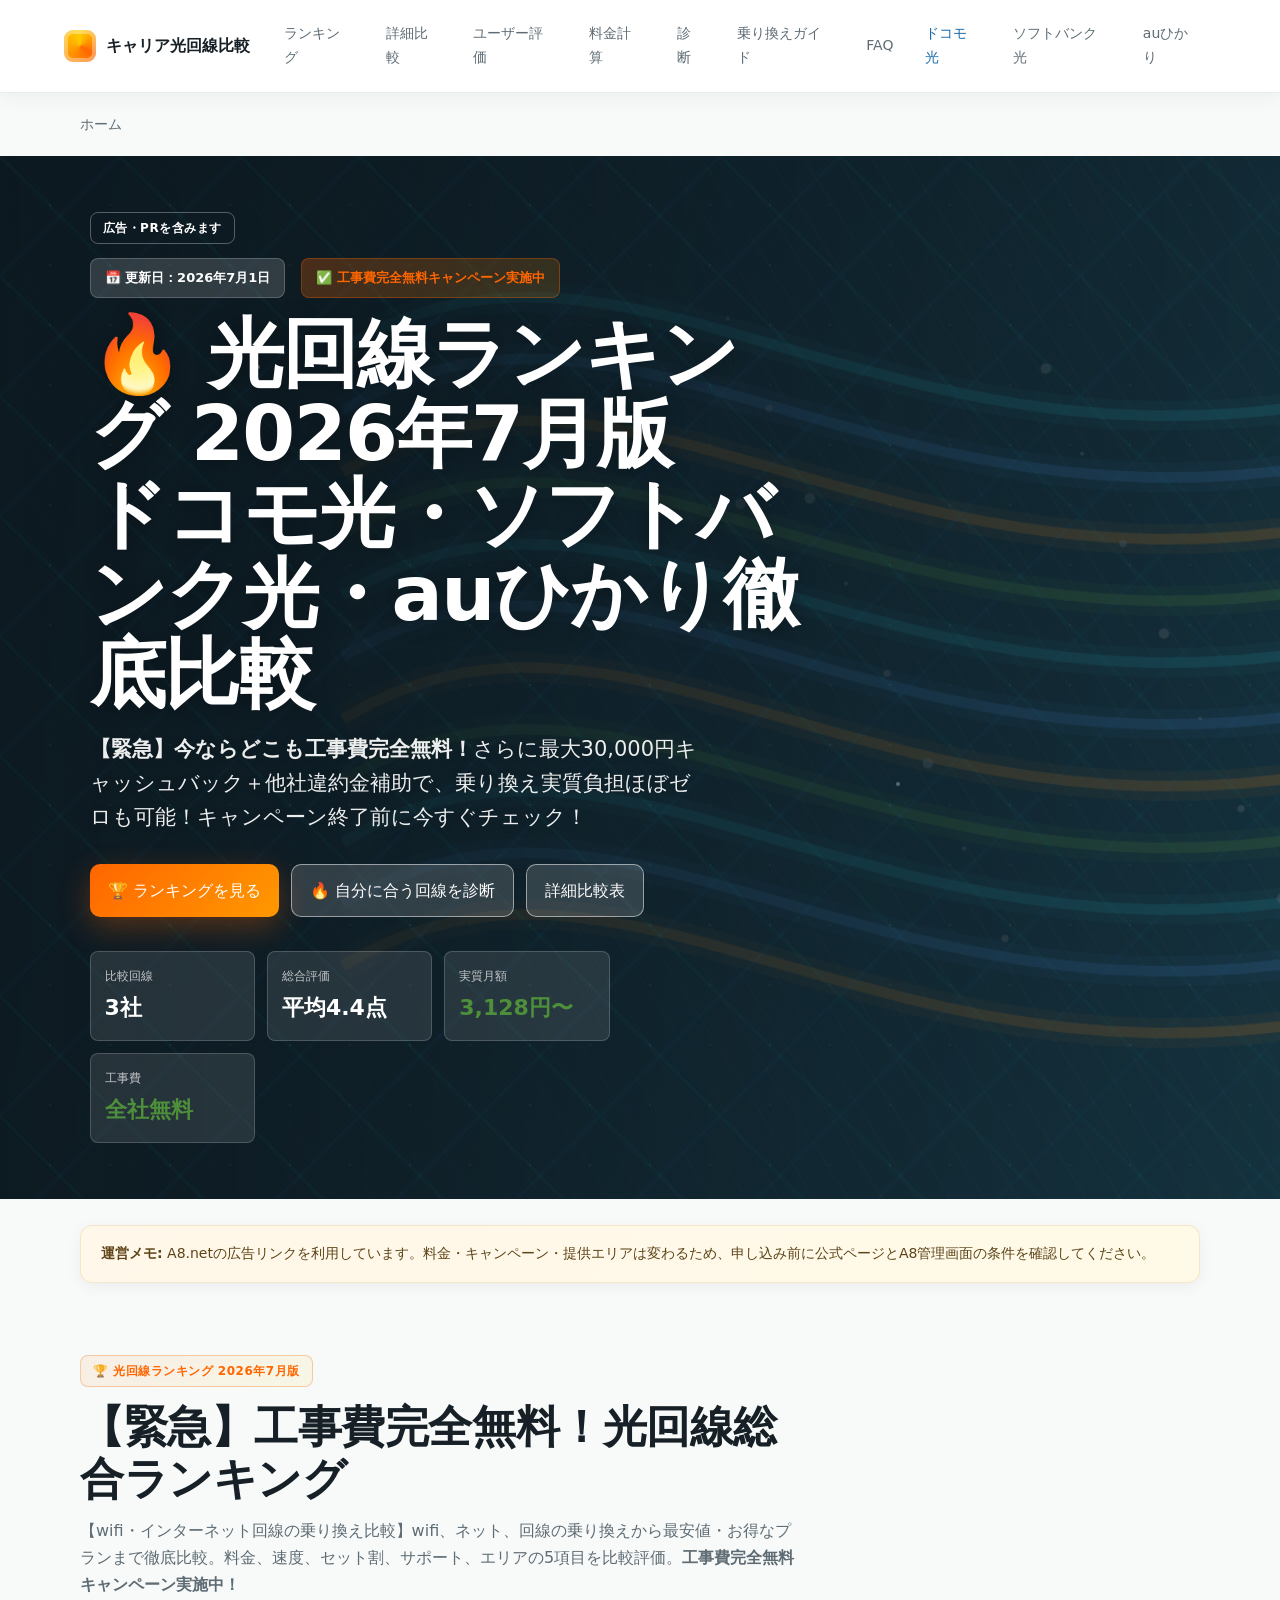
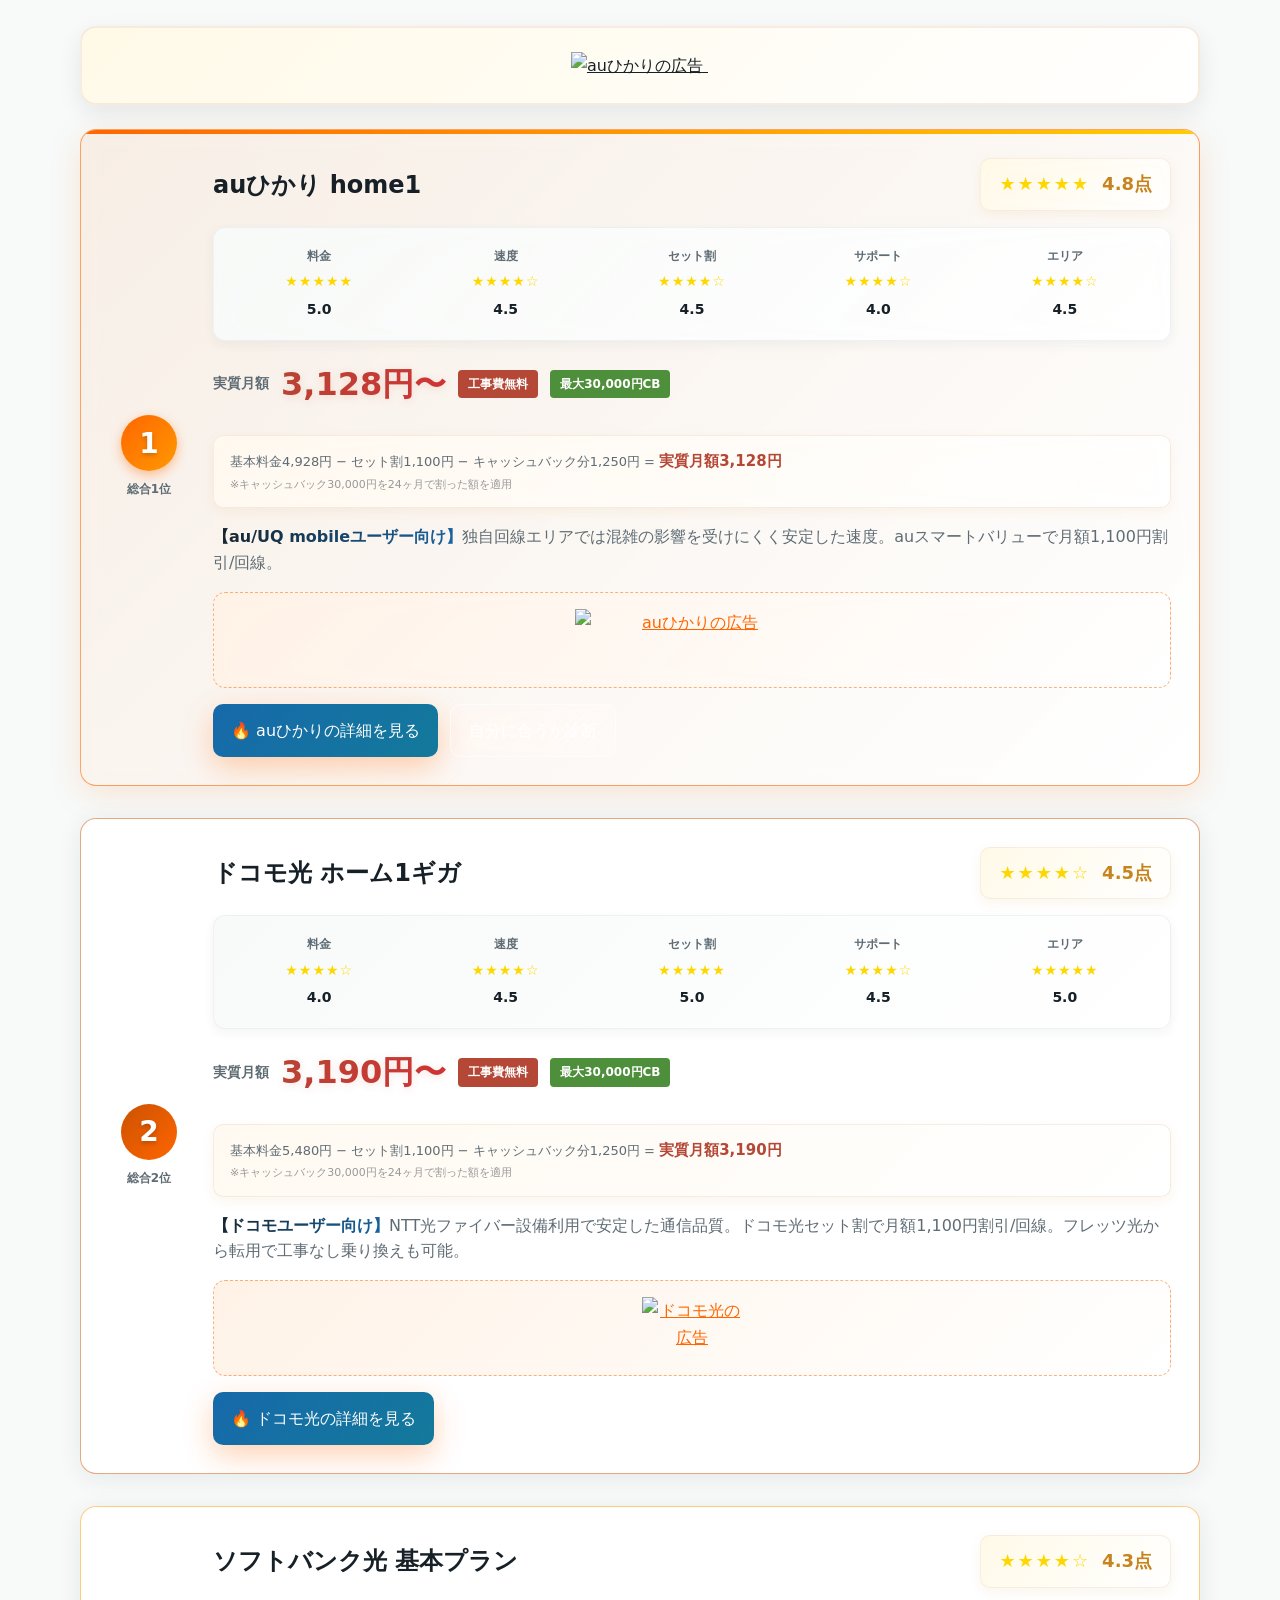
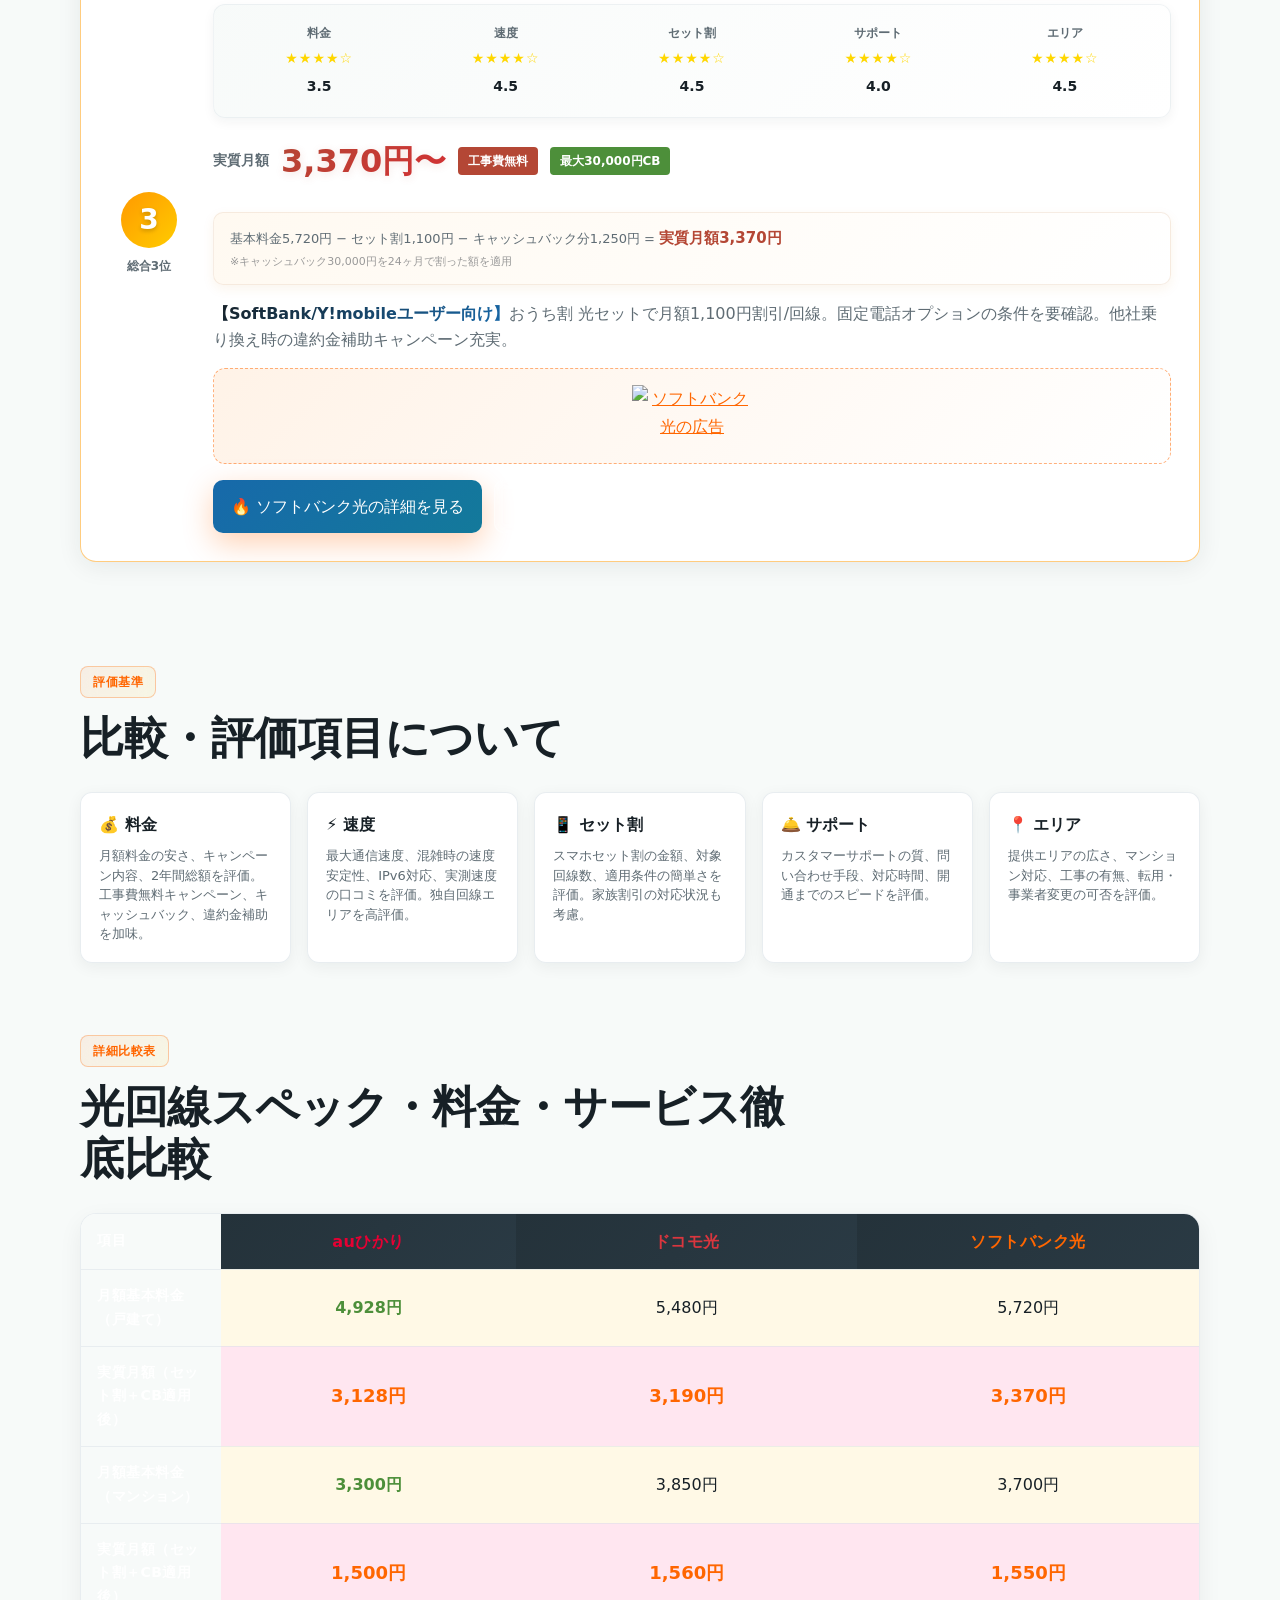
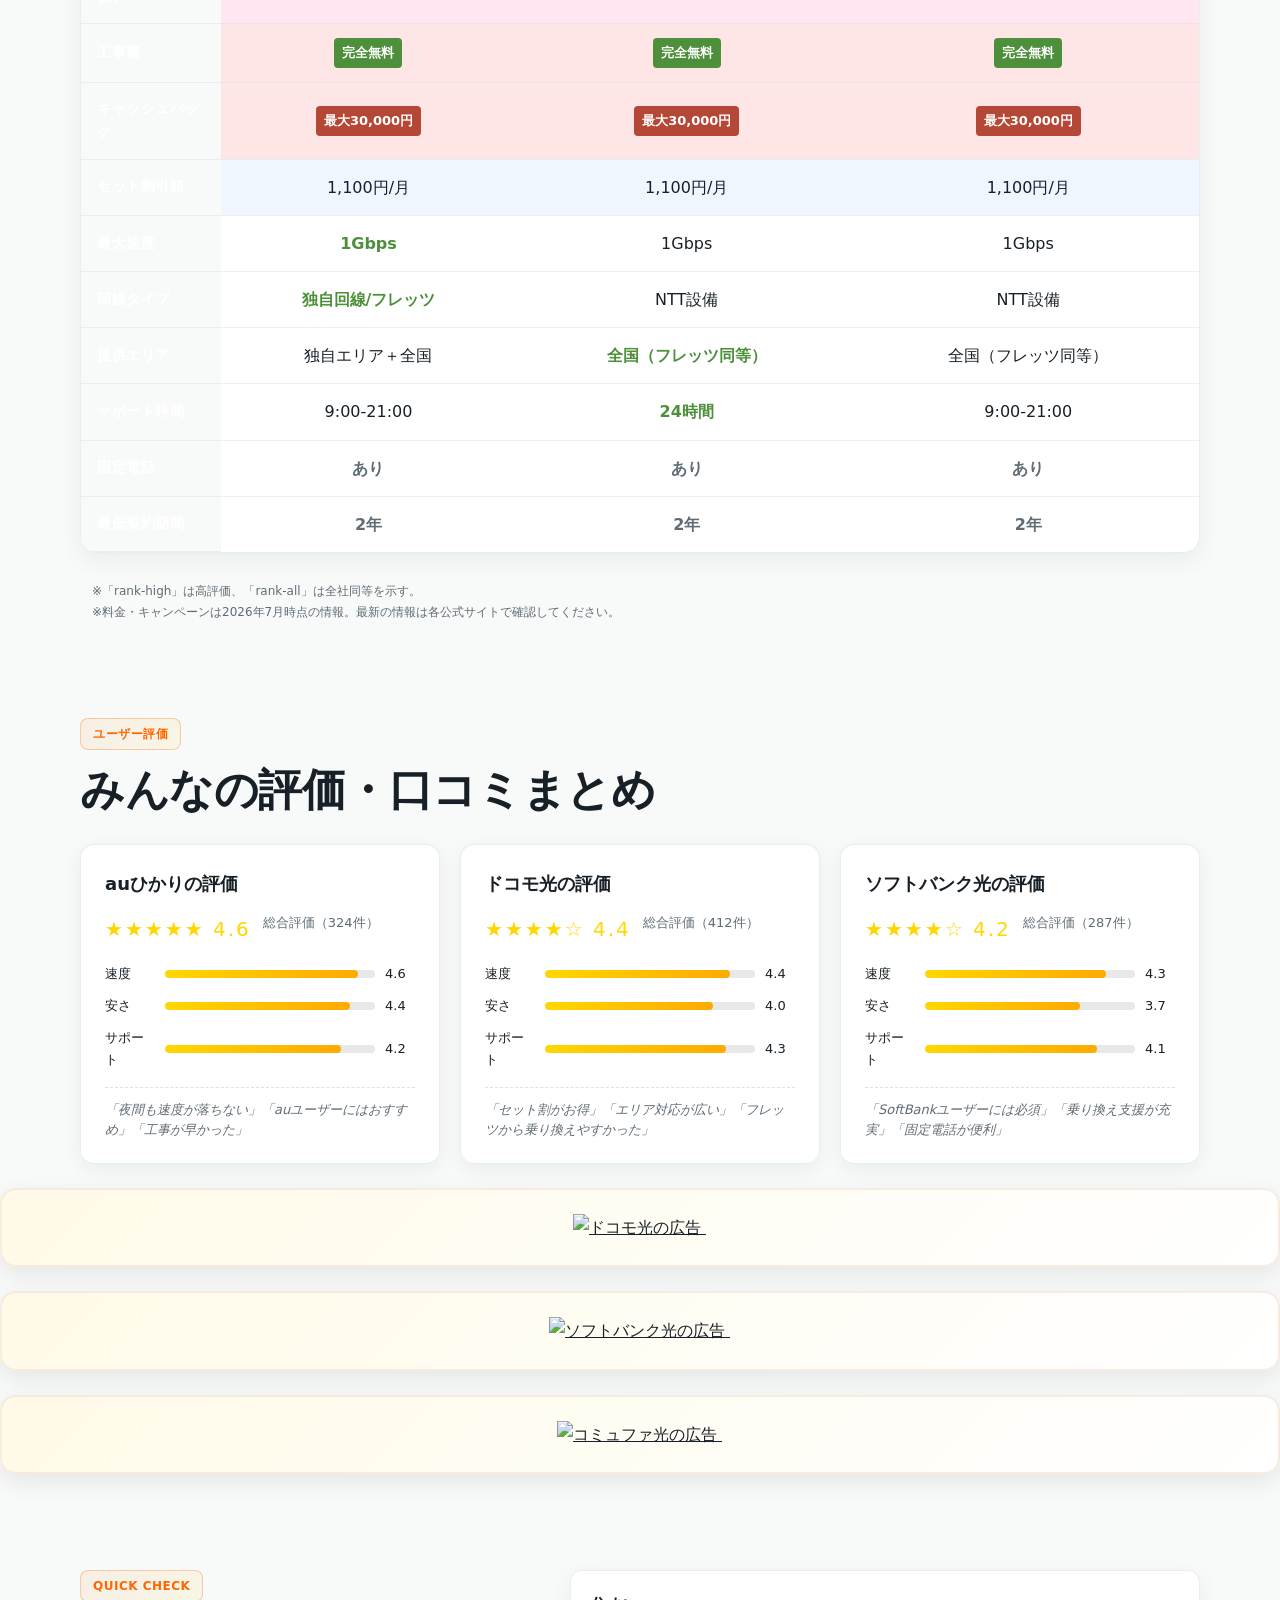
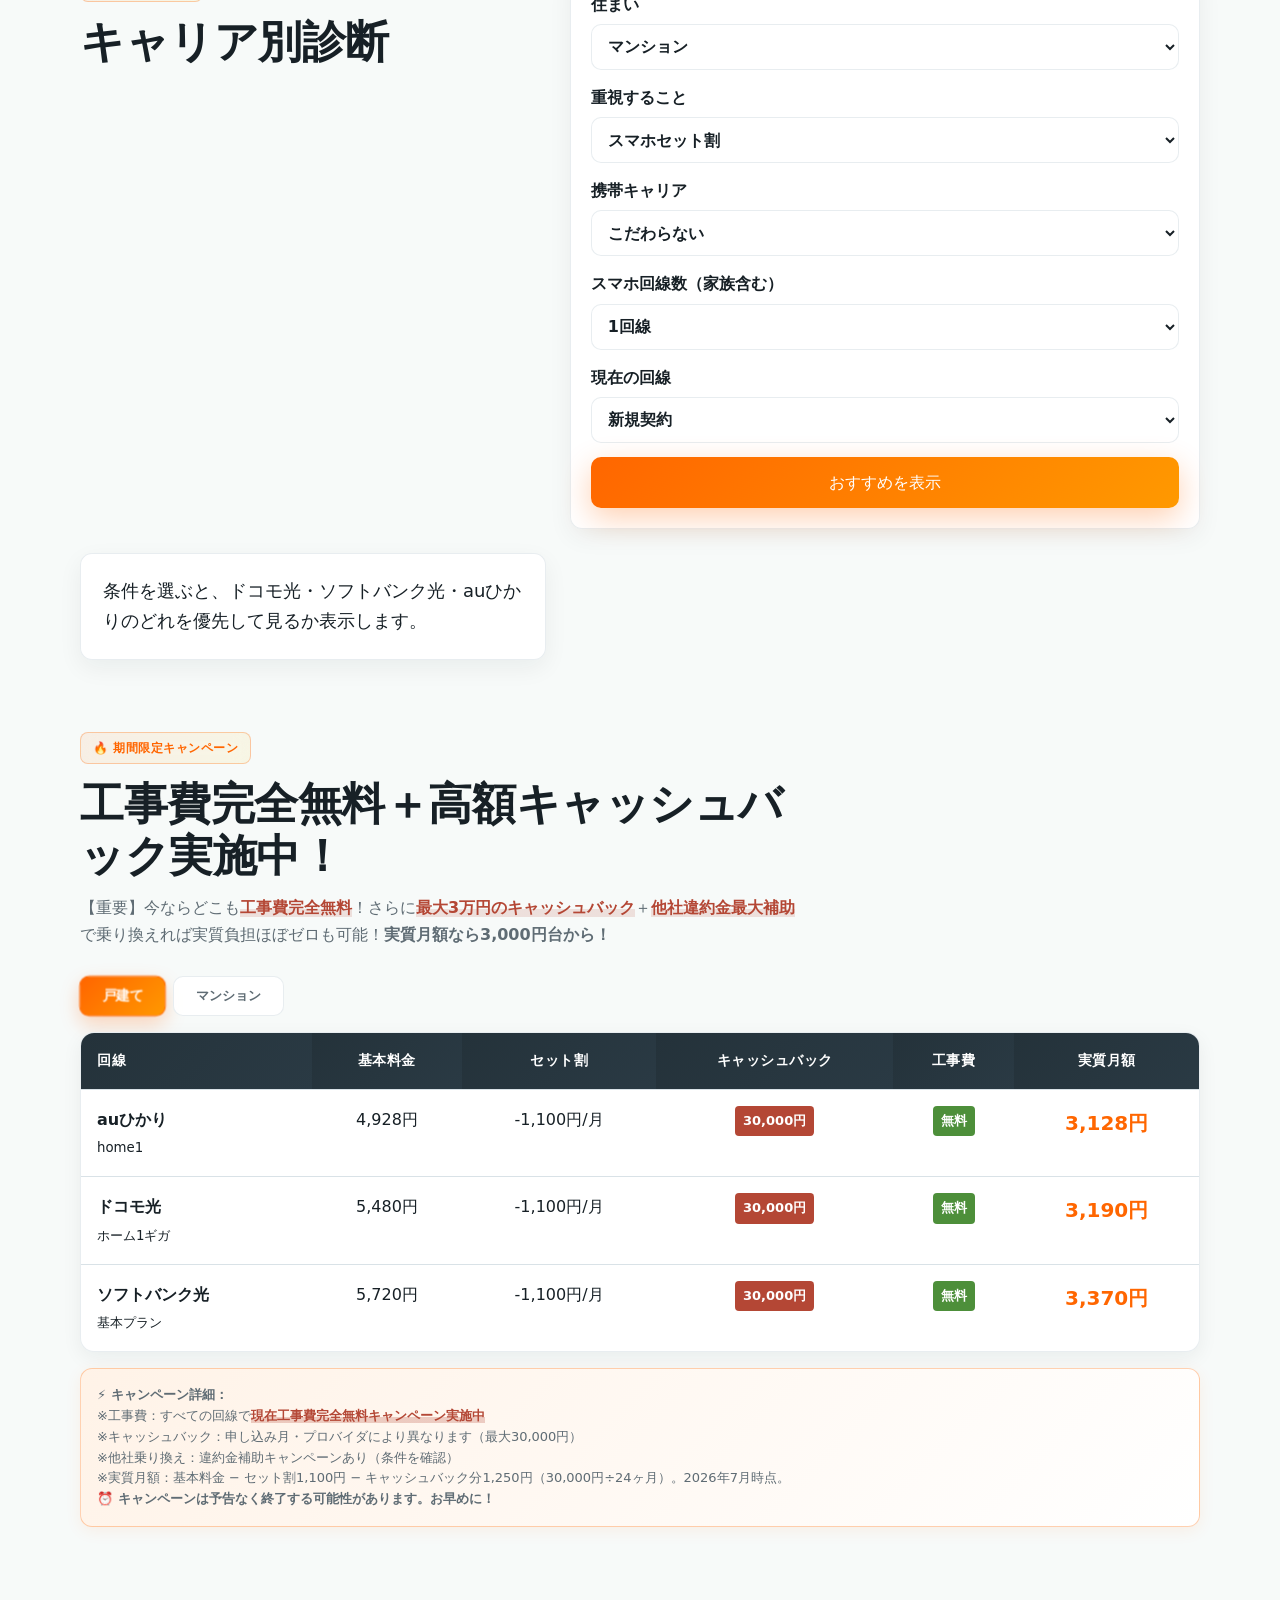
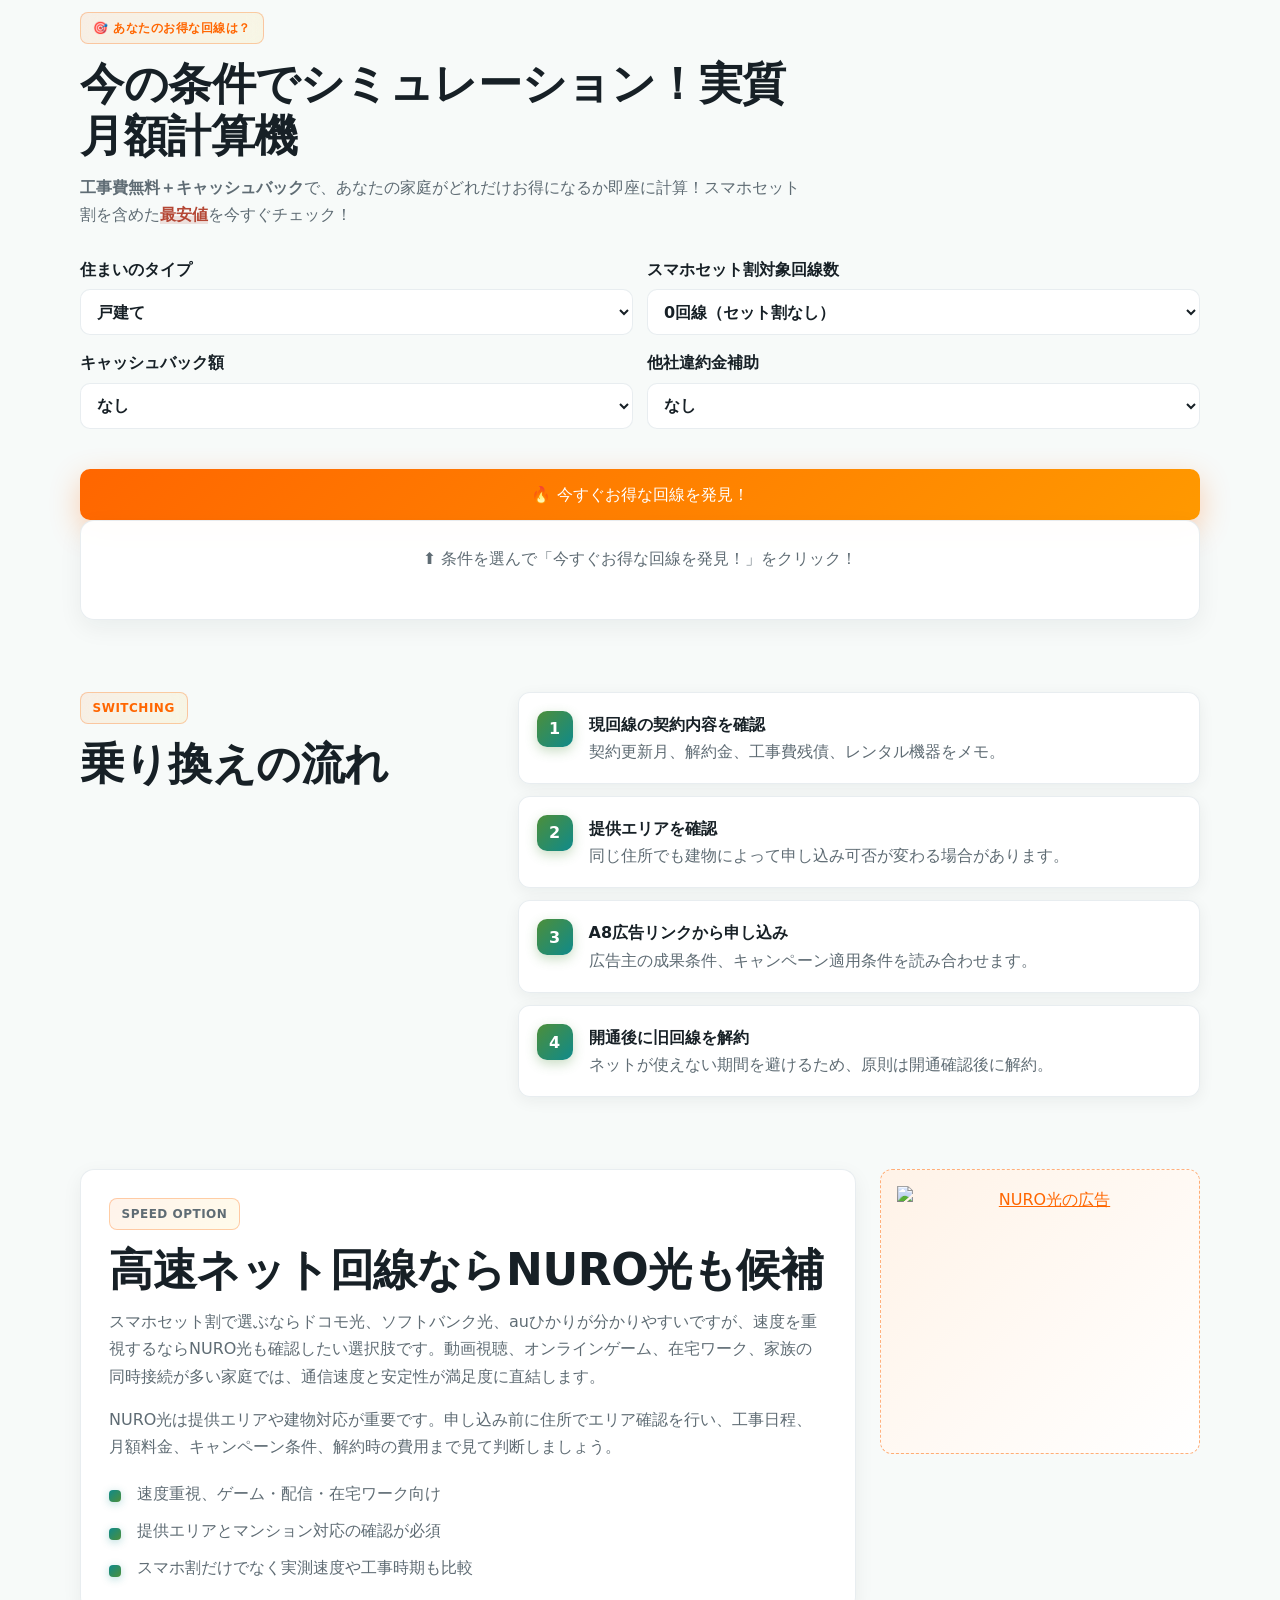
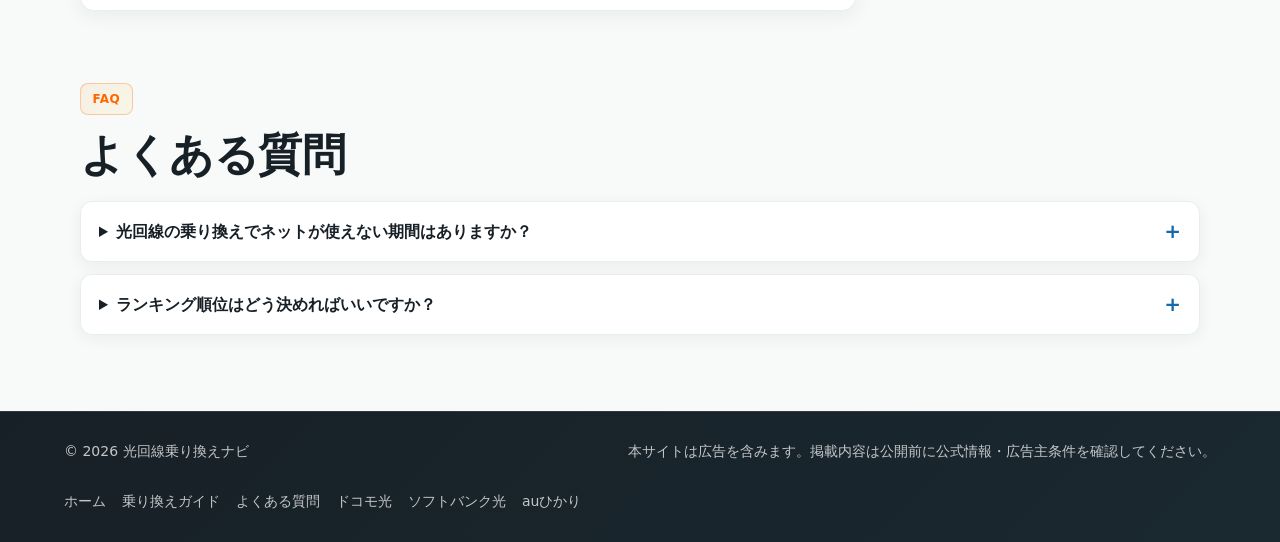
==== commit a16f6de6: "SEO対策を全面実施 - 構造化データ（JSON-LD）を全ページに追加 - パンくずリストを全ページに実装 - robots.txtを作成 - sitemap.xmlを更新 - 新規ページ作成：乗り" ====
--- a/index.html
+++ b/index.html
@@ -12,6 +12,90 @@
   <meta property="og:type" content="website">
   <meta property="og:image" content="assets/hero-fiber.png">
   <link rel="stylesheet" href="styles.css">
+
+  <!-- 構造化データ（JSON-LD） -->
+  <script type="application/ld+json">
+  {
+    "@context": "https://schema.org",
+    "@type": "ItemList",
+    "name": "光回線ランキング 2026年7月版",
+    "description": "ドコモ光・ソフトバンク光・auひかりを料金・速度・セット割で徹底比較。工事費完全無料＋最大30,000円キャッシュバック実施中！",
+    "itemListElement": [
+      {
+        "@type": "ListItem",
+        "position": 1,
+        "item": {
+          "@type": "Product",
+          "name": "auひかり home1",
+          "description": "au・UQ mobileユーザー向けの光回線。独自回線エリアでは混雑の影響を受けにくく安定した速度。auスマートバリューで月額1,100円割引/回線。",
+          "brand": {
+            "@type": "Brand",
+            "name": "auひかり"
+          },
+          "offers": {
+            "@type": "Offer",
+            "price": "3128",
+            "priceCurrency": "JPY",
+            "availability": "https://schema.org/InStock"
+          },
+          "aggregateRating": {
+            "@type": "AggregateRating",
+            "ratingValue": "4.8",
+            "reviewCount": "324"
+          }
+        }
+      },
+      {
+        "@type": "ListItem",
+        "position": 2,
+        "item": {
+          "@type": "Product",
+          "name": "ドコモ光 ホーム1ギガ",
+          "description": "ドコモユーザー向けの光回線。NTT光ファイバー設備利用で安定した通信品質。ドコモ光セット割で月額1,100円割引/回線。",
+          "brand": {
+            "@type": "Brand",
+            "name": "ドコモ光"
+          },
+          "offers": {
+            "@type": "Offer",
+            "price": "3190",
+            "priceCurrency": "JPY",
+            "availability": "https://schema.org/InStock"
+          },
+          "aggregateRating": {
+            "@type": "AggregateRating",
+            "ratingValue": "4.5",
+            "reviewCount": "412"
+          }
+        }
+      },
+      {
+        "@type": "ListItem",
+        "position": 3,
+        "item": {
+          "@type": "Product",
+          "name": "ソフトバンク光 基本プラン",
+          "description": "SoftBank・Y!mobileユーザー向けの光回線。おうち割 光セットで月額1,100円割引/回線。固定電話オプションの条件を要確認。",
+          "brand": {
+            "@type": "Brand",
+            "name": "ソフトバンク光"
+          },
+          "offers": {
+            "@type": "Offer",
+            "price": "3370",
+            "priceCurrency": "JPY",
+            "availability": "https://schema.org/InStock"
+          },
+          "aggregateRating": {
+            "@type": "AggregateRating",
+            "ratingValue": "4.3",
+            "reviewCount": "287"
+          }
+        }
+      }
+    ]
+  }
+  </script>
 </head>
 <body>
   <header class="site-header">
@@ -25,6 +109,8 @@
       <a href="#reviews">ユーザー評価</a>
       <a href="#calculator">料金計算</a>
       <a href="#diagnosis">診断</a>
+      <a href="guide.html">乗り換えガイド</a>
+      <a href="faq.html">FAQ</a>
       <a href="docomo.html" style="color: var(--blue);">ドコモ光</a>
       <a href="softbank.html" style="color: var(--magenta);">ソフトバンク光</a>
       <a href="au.html" style="color: var(--orange);">auひかり</a>
@@ -32,6 +118,18 @@
   </header>
 
   <main id="top">
+    <!-- パンくずリスト -->
+    <nav class="breadcrumb" aria-label="パンくずリスト">
+      <ol itemscope itemtype="https://schema.org/BreadcrumbList">
+        <li itemprop="itemListElement" itemscope itemtype="https://schema.org/ListItem">
+          <a itemprop="item" href="https://hiroyuta.github.io/wifinet/">
+            <span itemprop="name">ホーム</span>
+          </a>
+          <meta itemprop="position" content="1" />
+        </li>
+      </ol>
+    </nav>
+
     <section class="hero">
       <div class="floating-particles" aria-hidden="true"></div>
       <div class="hero-media" aria-hidden="true">
@@ -755,6 +853,14 @@
   <footer class="footer">
     <p>© 2026 光回線乗り換えナビ</p>
     <p>本サイトは広告を含みます。掲載内容は公開前に公式情報・広告主条件を確認してください。</p>
+    <nav class="footer-nav" style="margin-top: 16px; display: flex; gap: 16px; justify-content: center; flex-wrap: wrap;">
+      <a href="index.html">ホーム</a>
+      <a href="guide.html">乗り換えガイド</a>
+      <a href="faq.html">よくある質問</a>
+      <a href="docomo.html">ドコモ光</a>
+      <a href="softbank.html">ソフトバンク光</a>
+      <a href="au.html">auひかり</a>
+    </nav>
   </footer>
 
   <script src="script.js"></script>
--- a/styles.css
+++ b/styles.css
@@ -67,6 +67,302 @@
   50% { transform: scale(1.05); }
 }
 
+/* パンくずリスト */
+.breadcrumb {
+  width: min(1120px, calc(100% - 36px));
+  margin: 20px auto;
+  padding: 0;
+}
+
+.breadcrumb ol {
+  display: flex;
+  gap: 8px;
+  list-style: none;
+  padding: 0;
+  margin: 0;
+  flex-wrap: wrap;
+}
+
+.breadcrumb li {
+  display: flex;
+  align-items: center;
+  font-size: 14px;
+}
+
+.breadcrumb li a {
+  color: var(--muted);
+  text-decoration: none;
+  transition: color 0.3s ease;
+}
+
+.breadcrumb li a:hover {
+  color: var(--kakaku-orange);
+}
+
+.breadcrumb li:not(:last-child)::after {
+  content: '/';
+  margin-left: 8px;
+  color: var(--muted);
+}
+
+/* 乗り換えガイド用スタイル */
+.steps-container {
+  display: grid;
+  gap: 24px;
+  margin: 32px 0;
+}
+
+.step-card {
+  display: grid;
+  gap: 16px;
+  padding: 24px;
+  border: 1px solid rgba(217, 226, 231, 0.6);
+  border-radius: 12px;
+  background: rgba(255, 255, 255, 0.95);
+  backdrop-filter: blur(10px);
+  box-shadow: 0 4px 16px rgba(23, 32, 38, 0.06);
+  transition: all 0.3s ease;
+}
+
+.step-card:hover {
+  box-shadow: 0 8px 24px rgba(23, 32, 38, 0.1);
+  transform: translateY(-2px);
+}
+
+.step-number {
+  width: 48px;
+  height: 48px;
+  display: flex;
+  align-items: center;
+  justify-content: center;
+  border-radius: 50%;
+  background: linear-gradient(135deg, var(--kakaku-orange), var(--kakaku-orange-light));
+  color: #fff;
+  font-size: 20px;
+  font-weight: 900;
+  box-shadow: 0 4px 12px rgba(255, 102, 0, 0.3);
+}
+
+.step-card h3 {
+  margin: 0;
+  font-size: 20px;
+  color: var(--ink);
+}
+
+.step-card ul {
+  margin: 12px 0;
+  padding-left: 20px;
+  color: var(--muted);
+}
+
+.tip {
+  display: inline-block;
+  margin-top: 12px;
+  padding: 8px 14px;
+  border-radius: 8px;
+  background: linear-gradient(135deg, rgba(255, 242, 230, 0.95), rgba(255, 255, 255, 0.95));
+  color: var(--kakaku-orange);
+  font-size: 14px;
+  font-weight: 700;
+}
+
+.timing-grid {
+  display: grid;
+  grid-template-columns: repeat(3, minmax(0, 1fr));
+  gap: 20px;
+  margin: 32px 0;
+}
+
+.timing-card {
+  padding: 24px;
+  border: 1px solid rgba(217, 226, 231, 0.6);
+  border-radius: 12px;
+  background: rgba(255, 255, 255, 0.95);
+  backdrop-filter: blur(10px);
+  box-shadow: 0 4px 16px rgba(23, 32, 38, 0.06);
+  transition: all 0.3s ease;
+}
+
+.timing-card:hover {
+  box-shadow: 0 8px 24px rgba(23, 32, 38, 0.1);
+  transform: translateY(-2px);
+}
+
+.timing-card.best {
+  border-color: rgba(77, 143, 58, 0.5);
+  background: linear-gradient(135deg, rgba(77, 143, 58, 0.05), rgba(255, 255, 255, 0.95));
+}
+
+.timing-card.caution {
+  border-color: rgba(180, 71, 53, 0.5);
+  background: linear-gradient(135deg, rgba(180, 71, 53, 0.05), rgba(255, 255, 255, 0.95));
+}
+
+.timing-card h3 {
+  margin: 0 0 12px;
+  font-size: 18px;
+  color: var(--ink);
+}
+
+.timing-card ul {
+  margin: 12px 0;
+  padding-left: 20px;
+  color: var(--muted);
+}
+
+.provider-features {
+  display: grid;
+  grid-template-columns: repeat(3, minmax(0, 1fr));
+  gap: 20px;
+  margin: 32px 0;
+}
+
+.feature-card {
+  display: flex;
+  flex-direction: column;
+  padding: 24px;
+  border: 1px solid rgba(217, 226, 231, 0.6);
+  border-radius: 12px;
+  background: rgba(255, 255, 255, 0.95);
+  backdrop-filter: blur(10px);
+  box-shadow: 0 4px 16px rgba(23, 32, 38, 0.06);
+  transition: all 0.3s ease;
+}
+
+.feature-card:hover {
+  box-shadow: 0 8px 24px rgba(23, 32, 38, 0.1);
+  transform: translateY(-2px);
+}
+
+.feature-card h3 {
+  margin: 0 0 12px;
+  font-size: 18px;
+  color: var(--ink);
+}
+
+.feature-card p {
+  color: var(--muted);
+  margin-bottom: 16px;
+}
+
+.feature-card ul {
+  margin: 12px 0;
+  padding-left: 20px;
+  color: var(--muted);
+}
+
+.feature-card .button {
+  margin-top: auto;
+}
+
+.cta-section {
+  margin: 40px 0;
+  padding: 32px;
+  border: 1px solid rgba(255, 102, 0, 0.3);
+  border-radius: 16px;
+  background: linear-gradient(135deg, rgba(255, 102, 0, 0.05), rgba(255, 255, 255, 0.95));
+  text-align: center;
+}
+
+.cta-section h2 {
+  margin-bottom: 12px;
+  color: var(--kakaku-orange);
+}
+
+.cta-section p {
+  color: var(--muted);
+  margin-bottom: 24px;
+}
+
+.cta-buttons {
+  display: flex;
+  gap: 12px;
+  justify-content: center;
+  flex-wrap: wrap;
+}
+
+/* FAQページ用スタイル */
+.faq-category {
+  margin: 40px 0;
+}
+
+.faq-category h2 {
+  margin-bottom: 20px;
+  padding-bottom: 12px;
+  border-bottom: 2px solid var(--kakaku-orange);
+  color: var(--ink);
+}
+
+.faq-item {
+  margin-bottom: 16px;
+  padding: 20px;
+  border: 1px solid rgba(217, 226, 231, 0.6);
+  border-radius: 12px;
+  background: rgba(255, 255, 255, 0.95);
+  backdrop-filter: blur(10px);
+  box-shadow: 0 2px 8px rgba(23, 32, 38, 0.04);
+  transition: all 0.3s ease;
+}
+
+.faq-item:hover {
+  box-shadow: 0 4px 16px rgba(23, 32, 38, 0.08);
+}
+
+.faq-item summary {
+  font-weight: 700;
+  cursor: pointer;
+  color: var(--ink);
+  font-size: 16px;
+}
+
+.faq-item summary::-webkit-details-marker {
+  color: var(--kakaku-orange);
+}
+
+.faq-answer {
+  margin-top: 16px;
+  padding-top: 16px;
+  border-top: 1px solid var(--line);
+  color: var(--muted);
+  line-height: 1.6;
+}
+
+.faq-answer ul {
+  margin: 12px 0;
+  padding-left: 20px;
+}
+
+.faq-answer strong {
+  color: var(--kakaku-orange);
+}
+
+.faq-tip {
+  display: inline-block;
+  margin-top: 12px;
+  padding: 8px 14px;
+  border-radius: 8px;
+  background: linear-gradient(135deg, rgba(255, 242, 230, 0.95), rgba(255, 255, 255, 0.95));
+  color: var(--kakaku-orange);
+  font-size: 14px;
+  font-weight: 700;
+}
+
+/* レスポンシブ対応 */
+@media (max-width: 768px) {
+  .timing-grid,
+  .provider-features {
+    grid-template-columns: 1fr;
+  }
+
+  .cta-buttons {
+    flex-direction: column;
+  }
+
+  .cta-buttons .button {
+    width: 100%;
+  }
+}
+
 /* フェードインアニメーションクラス */
 .fade-in-up {
   animation: fadeInUp 0.6s ease-out forwards;
@@ -1117,6 +1413,17 @@
   margin: 0;
 }
 
+.footer-nav a {
+  color: rgba(255, 255, 255, 0.74);
+  text-decoration: none;
+  transition: color 0.3s ease;
+  font-size: 14px;
+}
+
+.footer-nav a:hover {
+  color: var(--kakaku-orange);
+}
+
 .footer:hover {
   background: linear-gradient(135deg, #1a2830, #1d3038);
 }
